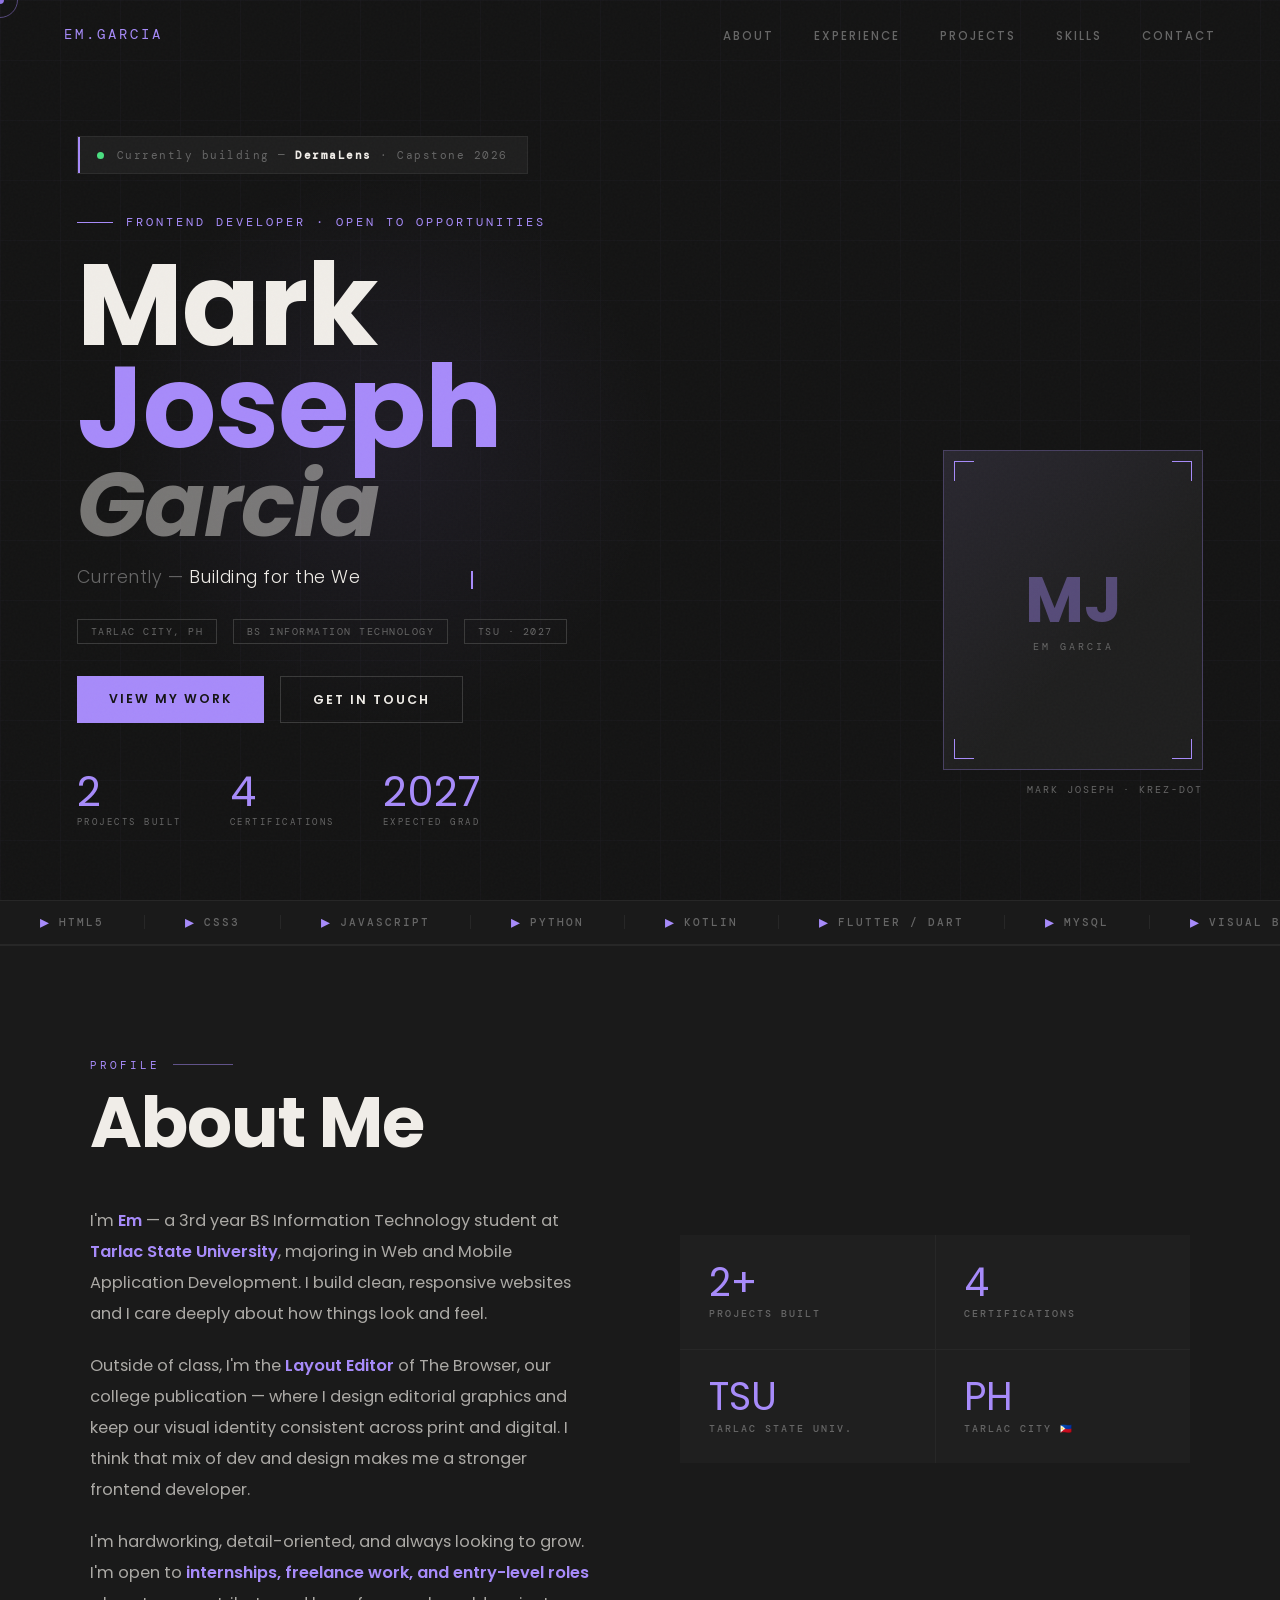
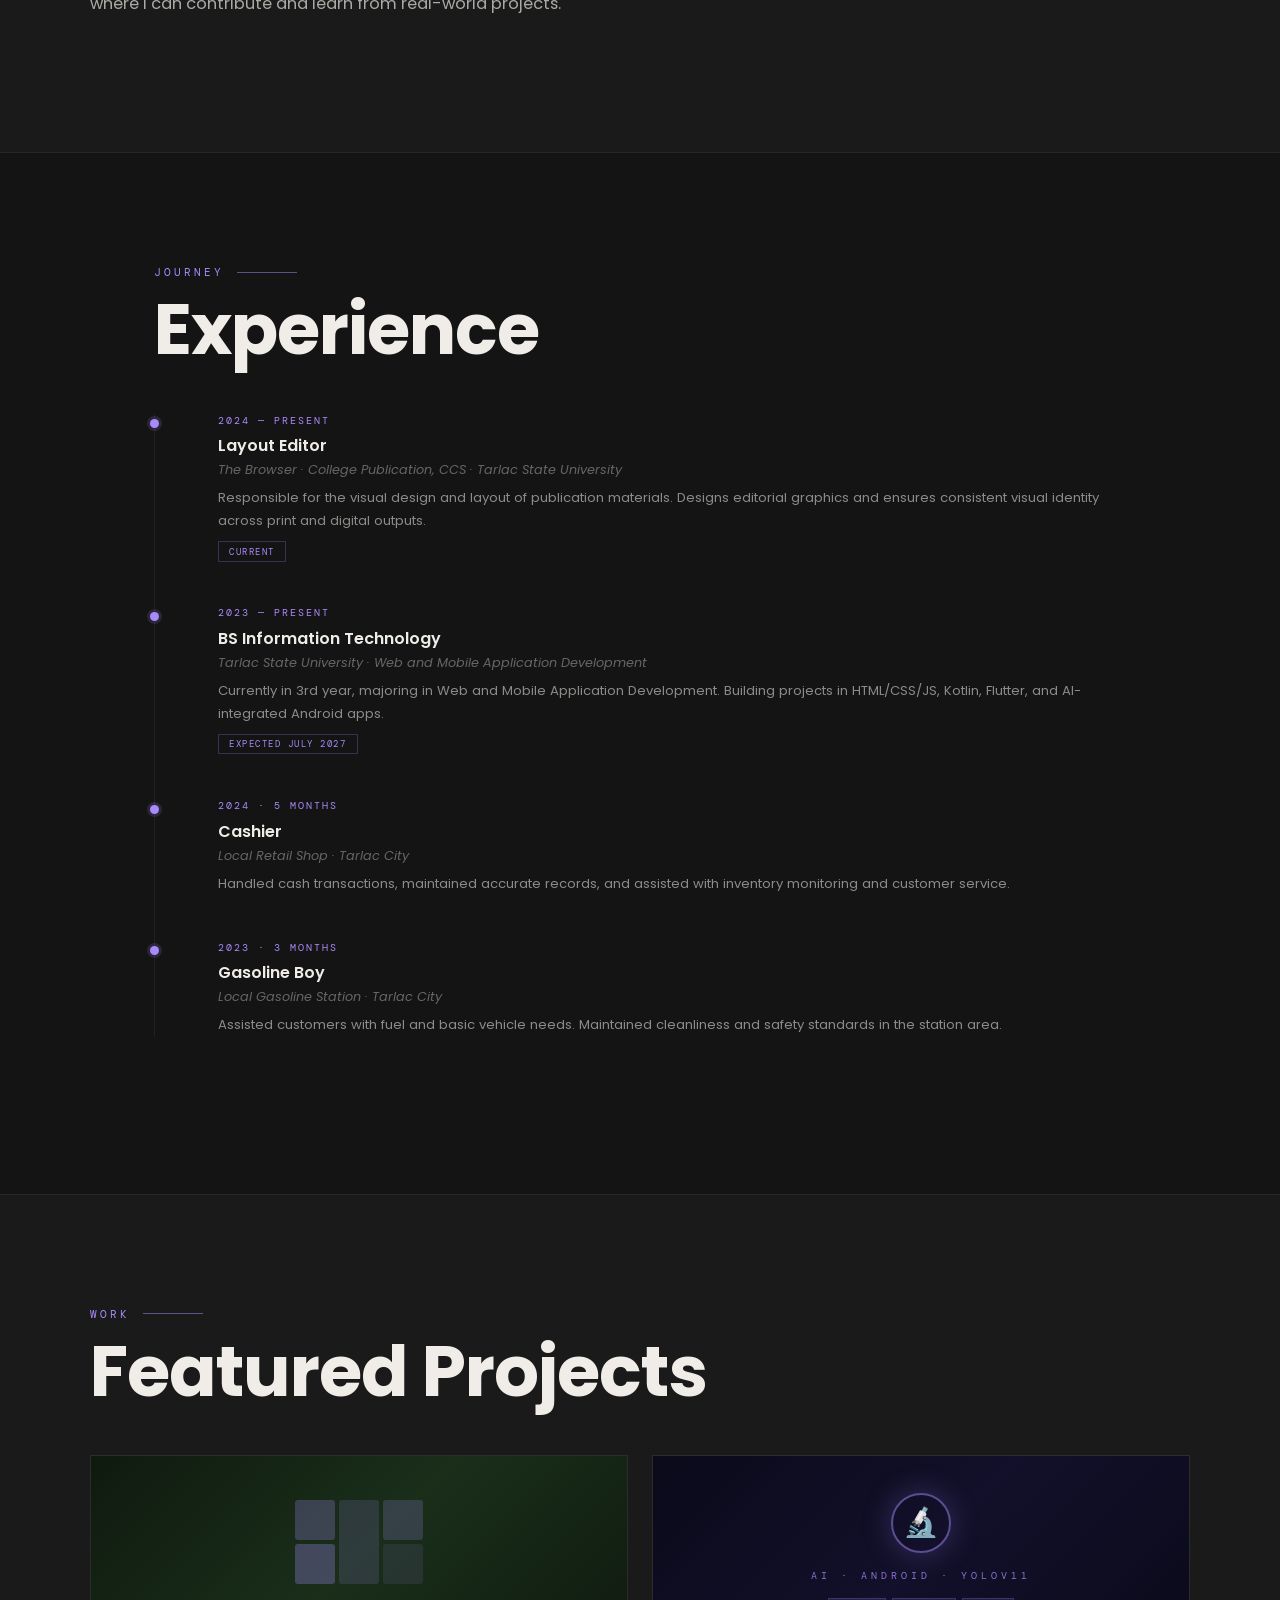
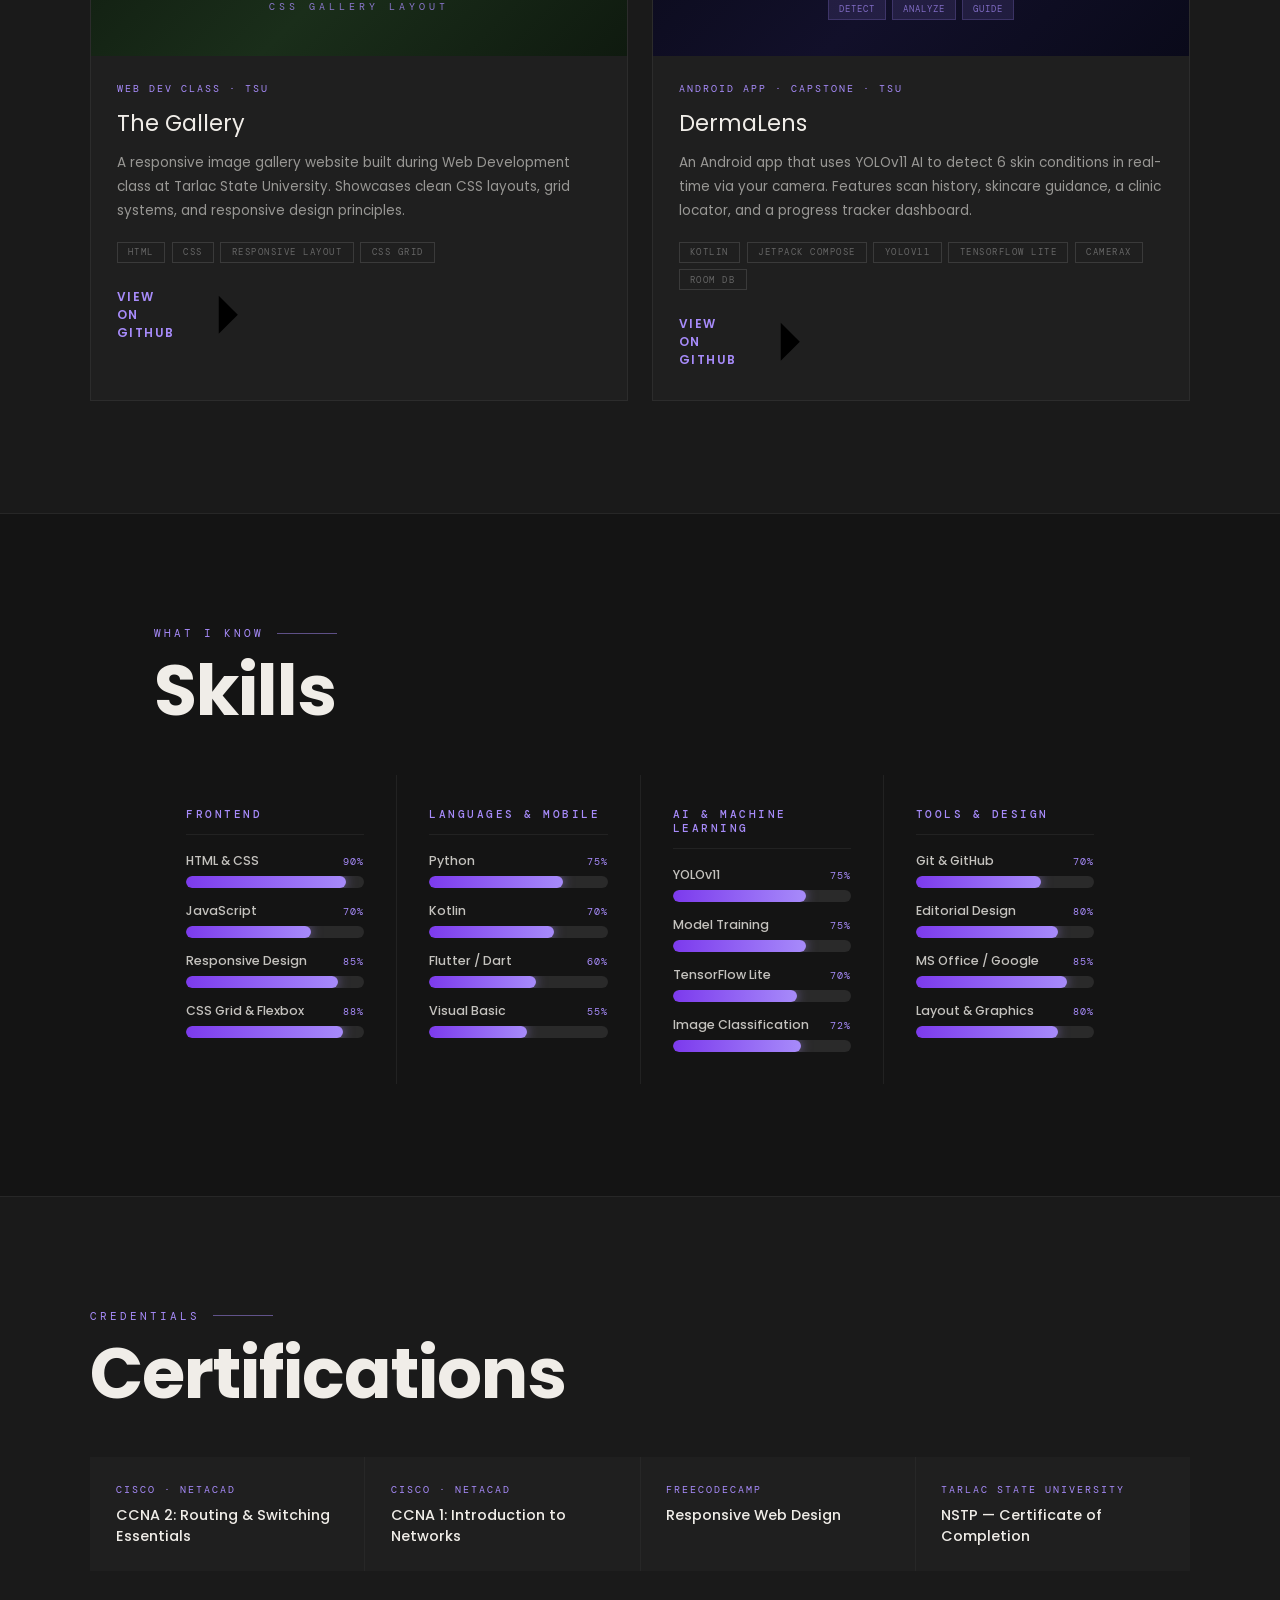
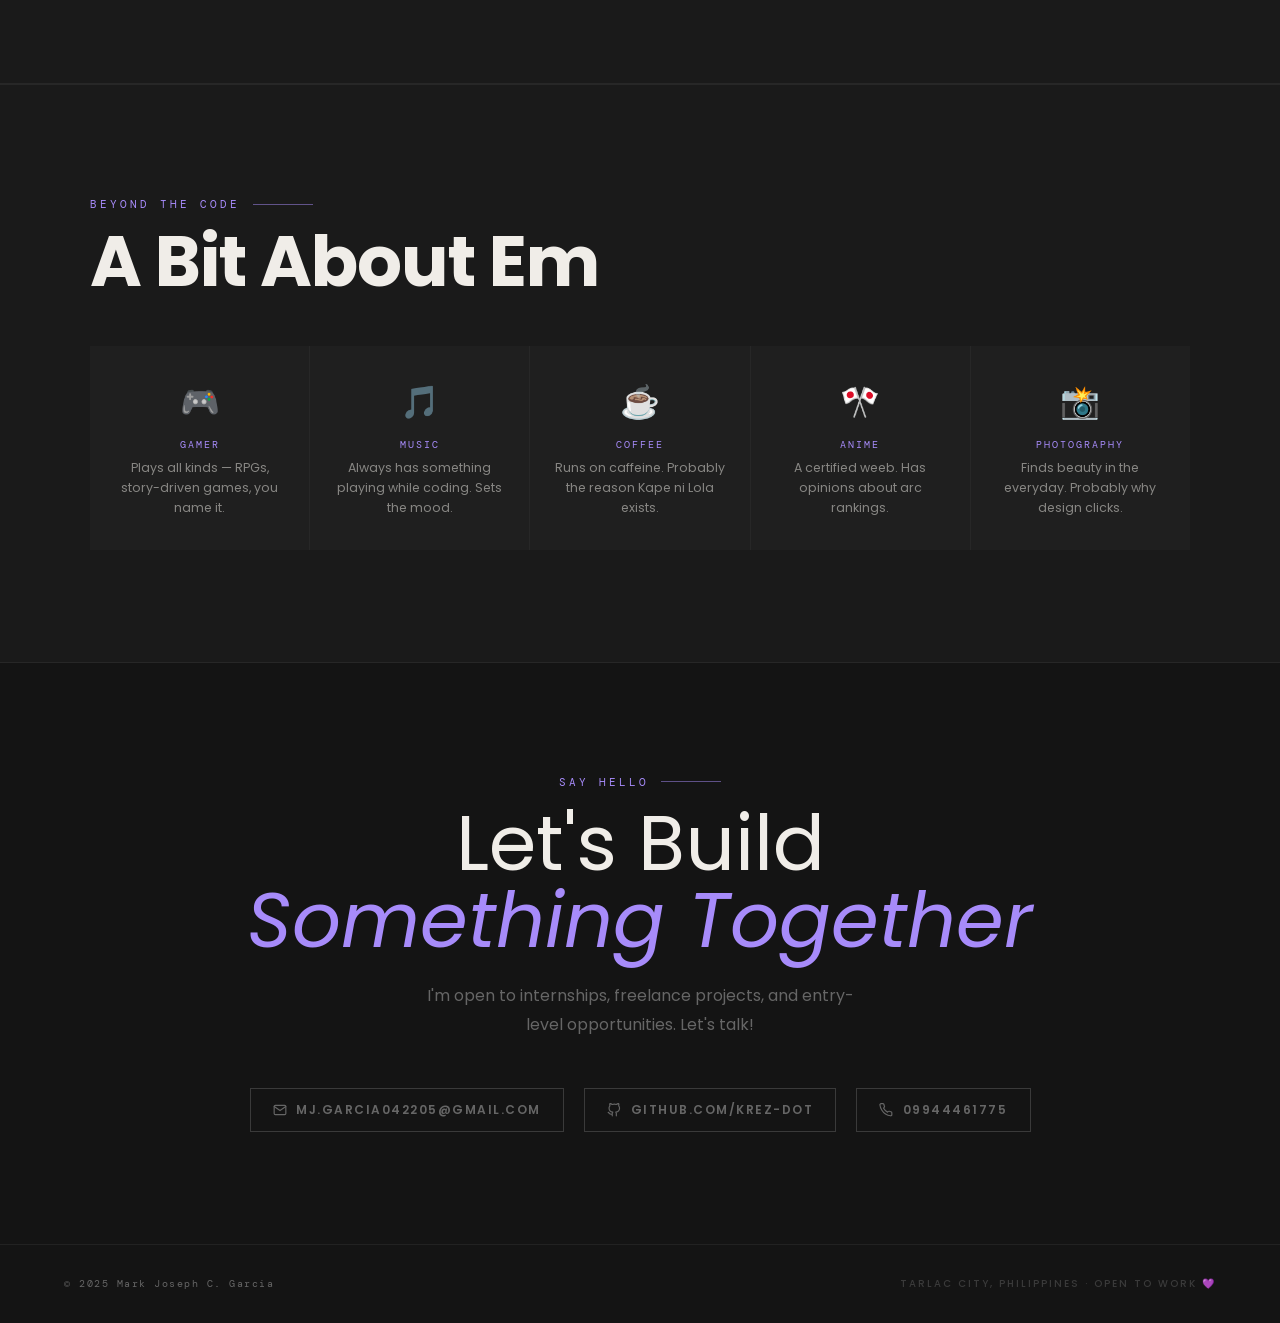
==== index.html @ 8a4435b3 "file rename" ====
<!DOCTYPE html>
<html lang="en">
<head>
  <meta charset="UTF-8"/>
  <meta name="viewport" content="width=device-width, initial-scale=1.0"/>
  <title>Em Garcia — Frontend Developer</title>
  <link rel="preconnect" href="https://fonts.googleapis.com"/>
  <link href="https://fonts.googleapis.com/css2?family=Poppins:ital,wght@0,300;0,400;0,500;0,600;0,700;1,400;1,600&family=DM+Mono:wght@400;500&display=swap" rel="stylesheet"/>
  <style>
    :root {
      --bg:       #141414;
      --bg1:      #1a1a1a;
      --bg2:      #1f1f1f;
      --bg3:      #252525;
      --mint:     #A78BFA;
      --mint2:    #8B5CF6;
      --white:    #F0EDE8;
      --muted:    #666666;
      --muted2:   #3a3a3a;
      --border:   rgba(167,139,250,0.15);
      --border2:  rgba(255,255,255,0.06);
    }

    *, *::before, *::after { box-sizing: border-box; margin: 0; padding: 0; }

    html { scroll-behavior: smooth; font-size: 16px; }

    body {
      background: var(--bg);
      color: var(--white);
      font-family: 'Poppins', sans-serif;
      font-weight: 400;
      overflow-x: hidden;
      cursor: none;
    }

    /* ── CURSOR ── */
    #cursor {
      position: fixed; width: 8px; height: 8px;
      background: var(--mint); border-radius: 50%;
      pointer-events: none; z-index: 9999;
      transform: translate(-50%,-50%);
      transition: width .15s, height .15s;
      mix-blend-mode: difference;
    }
    #cursor-ring {
      position: fixed; width: 36px; height: 36px;
      border: 1.5px solid rgba(167,139,250,0.45);
      border-radius: 50%; pointer-events: none; z-index: 9998;
      transform: translate(-50%,-50%);
      transition: transform .12s ease, width .2s, height .2s;
    }

    /* ── SCROLLBAR ── */
    ::-webkit-scrollbar { width: 3px; }
    ::-webkit-scrollbar-track { background: var(--bg); }
    ::-webkit-scrollbar-thumb { background: var(--mint); }

    /* ── NOISE ── */
    body::before {
      content: '';
      position: fixed; inset: 0;
      background-image: url("data:image/svg+xml,%3Csvg viewBox='0 0 512 512' xmlns='http://www.w3.org/2000/svg'%3E%3Cfilter id='n'%3E%3CfeTurbulence type='fractalNoise' baseFrequency='0.75' numOctaves='4' stitchTiles='stitch'/%3E%3C/filter%3E%3Crect width='100%25' height='100%25' filter='url(%23n)' opacity='1'/%3E%3C/svg%3E");
      opacity: 0.022; pointer-events: none; z-index: 1000;
    }

    /* ── NAV ── */
    nav {
      position: fixed; top: 0; left: 0; right: 0; z-index: 500;
      padding: 1.4rem 5vw;
      display: flex; justify-content: space-between; align-items: center;
      transition: background .3s, backdrop-filter .3s;
    }
    nav.scrolled {
      background: rgba(20,20,20,0.88);
      backdrop-filter: blur(20px);
      border-bottom: 1px solid var(--border2);
    }
    .nav-logo {
      font-family: 'DM Mono', monospace;
      font-size: .85rem; letter-spacing: 3px;
      text-transform: uppercase; color: var(--mint);
    }
    .nav-links { display: flex; gap: 2.5rem; list-style: none; }
    .nav-links a {
      font-family: 'Poppins', sans-serif;
      font-size: .72rem; font-weight: 500;
      letter-spacing: 2px; text-transform: uppercase;
      color: var(--muted); text-decoration: none;
      transition: color .2s;
    }
    .nav-links a:hover { color: var(--white); }

    /* ── HERO ── */
    .hero {
      min-height: 100vh;
      display: flex; align-items: center;
      padding: 8rem 0 4rem 6vw;
      position: relative; overflow: hidden;
    }
    .hero-grid-bg {
      position: absolute; inset: 0;
      background-image:
        linear-gradient(rgba(167,139,250,0.025) 1px, transparent 1px),
        linear-gradient(90deg, rgba(167,139,250,0.025) 1px, transparent 1px);
      background-size: 60px 60px;
    }
    .hero-glow {
      position: absolute; width: 600px; height: 600px;
      background: radial-gradient(circle, rgba(167,139,250,0.07) 0%, transparent 65%);
      top: 50%; left: 30%; transform: translate(-50%,-50%);
      pointer-events: none;
    }
    .hero-inner {
      position: relative; z-index: 2;
      max-width: 56vw;
    }
    /* Photo placeholder */
    .hero-photo {
      position: absolute; right: 6vw; top: 50%;
      transform: translateY(-50%);
      z-index: 2;
      opacity: 0; animation: fadeUp .8s .5s forwards;
    }
    .photo-frame {
      width: 260px; height: 320px;
      border: 1px solid rgba(167,139,250,0.3);
      position: relative; overflow: hidden;
      background: var(--bg2);
    }
    .photo-frame::before {
      content: ''; position: absolute; inset: 0;
      background: linear-gradient(135deg, rgba(167,139,250,0.08) 0%, transparent 60%);
    }
    .photo-initials {
      position: absolute; inset: 0;
      display: flex; flex-direction: column;
      align-items: center; justify-content: center; gap: .5rem;
    }
    .photo-initials span:first-child {
      font-family: 'Poppins', sans-serif; font-size: 4rem;
      font-weight: 700; color: rgba(167,139,250,0.4); line-height: 1;
    }
    .photo-initials span:last-child {
      font-family: 'DM Mono', monospace; font-size: .6rem;
      letter-spacing: 3px; text-transform: uppercase;
      color: var(--muted);
    }
    .photo-corner {
      position: absolute; width: 20px; height: 20px;
      border-color: var(--mint); border-style: solid;
    }
    .photo-corner.tl { top: 10px; left: 10px; border-width: 1px 0 0 1px; }
    .photo-corner.tr { top: 10px; right: 10px; border-width: 1px 1px 0 0; }
    .photo-corner.bl { bottom: 10px; left: 10px; border-width: 0 0 1px 1px; }
    .photo-corner.br { bottom: 10px; right: 10px; border-width: 0 1px 1px 0; }
    .photo-label {
      margin-top: .8rem; text-align: right;
      font-family: 'DM Mono', monospace; font-size: .6rem;
      letter-spacing: 2px; text-transform: uppercase; color: var(--muted);
    }
    @media (max-width: 900px) {
      .hero-photo { display: none; }
      .hero-inner { max-width: 100% !important; }
    }
    .hero-eyebrow {
      font-family: 'DM Mono', monospace;
      font-size: .75rem; color: var(--mint);
      letter-spacing: 3px; text-transform: uppercase;
      margin-bottom: 1.5rem;
      display: flex; align-items: center; gap: .8rem;
      opacity: 0; animation: fadeUp .6s .2s forwards;
    }
    .hero-eyebrow::before {
      content: ''; width: 36px; height: 1px; background: var(--mint);
    }
    .hero-name {
      font-family: 'Poppins', sans-serif;
      font-size: clamp(3.2rem, 9vw, 9rem);
      line-height: .88; letter-spacing: -1px;
      color: var(--white);
      opacity: 0; animation: fadeUp .7s .4s forwards;
    }
    .hero-name .accent { color: var(--mint); }
    .hero-name .sub {
      font-size: clamp(2.2rem, 7vw, 7rem);
      color: rgba(240,237,232,0.45);
      font-style: italic; display: block; margin-top: .1em;
    }
    .hero-role-row {
      margin-top: 1.2rem;
      opacity: 0; animation: fadeUp .7s .6s forwards;
    }
    .hero-role {
      font-family: 'Poppins', sans-serif;
      font-size: clamp(.9rem, 2vw, 1.1rem);
      font-weight: 300; color: var(--muted);
      letter-spacing: .5px;
    }
    .rotating { color: var(--white); display: inline-block; min-width: 280px; }
    .cursor-blink {
      display: inline-block; width: 2px; height: 1em;
      background: var(--mint); margin-left: 2px;
      vertical-align: text-bottom;
      animation: blink 1s step-end infinite;
    }
    @keyframes blink { 0%,100%{opacity:1} 50%{opacity:0} }

    .hero-tags {
      display: flex; gap: 1rem; flex-wrap: wrap;
      margin-top: 1.8rem;
      opacity: 0; animation: fadeUp .7s .8s forwards;
    }
    .hero-tag {
      font-family: 'DM Mono', monospace;
      font-size: .62rem; letter-spacing: 1.5px;
      text-transform: uppercase; color: var(--muted);
      border: 1px solid var(--muted2);
      padding: .32rem .8rem;
      transition: all .2s;
    }
    .hero-tag:hover { color: var(--mint); border-color: var(--mint); }

    .hero-cta {
      margin-top: 2rem; display: flex; gap: 1rem;
      opacity: 0; animation: fadeUp .7s 1s forwards;
    }
    .btn-primary {
      font-family: 'Poppins', sans-serif; font-size: .78rem;
      font-weight: 600; letter-spacing: 2px; text-transform: uppercase;
      background: var(--mint); color: var(--bg);
      border: none; padding: .85rem 2rem;
      cursor: none; text-decoration: none; display: inline-block;
      transition: all .2s; position: relative; overflow: hidden;
    }
    .btn-primary::after {
      content: ''; position: absolute; inset: 0;
      background: rgba(255,255,255,0.15);
      transform: translateX(-110%); transition: transform .3s;
    }
    .btn-primary:hover::after { transform: translateX(0); }
    .btn-ghost {
      font-family: 'Poppins', sans-serif; font-size: .78rem;
      font-weight: 600; letter-spacing: 2px; text-transform: uppercase;
      color: var(--white); border: 1px solid var(--muted2);
      padding: .85rem 2rem; cursor: none;
      text-decoration: none; display: inline-block; transition: all .2s;
    }
    .btn-ghost:hover { border-color: var(--mint); color: var(--mint); }

    .hero-stats {
      display: flex; gap: 3rem; flex-wrap: wrap;
      margin-top: 3rem;
      opacity: 0; animation: fadeUp .7s 1.1s forwards;
    }
    .stat-num {
      font-family: 'Poppins', sans-serif;
      font-size: 2.6rem; color: var(--mint); line-height: 1;
    }
    .stat-label {
      font-family: 'DM Mono', monospace;
      font-size: .58rem; letter-spacing: 2.5px;
      text-transform: uppercase; color: var(--muted); margin-top: .2rem;
    }

    /* ── MARQUEE ── */
    .marquee-section {
      border-top: 1px solid var(--border2);
      border-bottom: 1px solid var(--border2);
      background: var(--bg1); overflow: hidden; padding: .9rem 0;
    }
    .marquee-track {
      display: flex; gap: 0; width: max-content;
      animation: marqueeScroll 28s linear infinite;
    }
    .marquee-track:hover { animation-play-state: paused; }
    .marquee-item {
      display: flex; align-items: center; gap: .5rem;
      padding: 0 2.5rem;
      font-family: 'DM Mono', monospace; font-size: .68rem;
      font-weight: 500; letter-spacing: 2px; text-transform: uppercase;
      color: var(--muted); white-space: nowrap;
      border-right: 1px solid var(--border2);
    }
    .marquee-dot { color: var(--mint); font-size: 1.1rem; line-height: 0; }
    @keyframes marqueeScroll { from{transform:translateX(0)} to{transform:translateX(-50%)} }

    /* ── SECTIONS ── */
    section { padding: 7rem 5vw; }
    .section-label {
      font-family: 'DM Mono', monospace; font-size: .7rem;
      color: var(--mint); letter-spacing: 3px; text-transform: uppercase;
      display: flex; align-items: center; gap: .8rem; margin-bottom: 1rem;
    }
    .section-label::after {
      content: ''; flex: 1; max-width: 60px; height: 1px;
      background: var(--mint); opacity: .5;
    }
    .section-title {
      font-family: 'Poppins', sans-serif;
      font-size: clamp(2.6rem, 5.5vw, 4.5rem);
      letter-spacing: -1px; line-height: 1; margin-bottom: 3rem;
    }

    /* ── REVEAL ── */
    .reveal { opacity: 0; transform: translateY(30px); transition: opacity .7s ease, transform .7s ease; }
    .reveal.visible { opacity: 1; transform: translateY(0); }

    /* ── ABOUT ── */
    #about { background: var(--bg1); border-top: 1px solid var(--border2); border-bottom: 1px solid var(--border2); }
    .about-grid {
      max-width: 1100px; margin: 0 auto;
      display: grid; grid-template-columns: 1fr 1fr; gap: 5rem; align-items: center;
    }
    .about-text p {
      font-size: 1.02rem; line-height: 1.9;
      color: rgba(240,237,232,0.68); margin-bottom: 1.3rem;
    }
    .about-text p strong { color: var(--mint); font-weight: 600; }
    .about-facts {
      display: grid; grid-template-columns: 1fr 1fr;
      gap: 1px; background: var(--border2);
    }
    .about-fact {
      background: var(--bg2); padding: 1.8rem;
      position: relative; overflow: hidden;
    }
    .about-fact::before {
      content: ''; position: absolute; top: 0; left: 0;
      width: 3px; height: 100%;
      background: var(--mint); opacity: 0; transition: opacity .3s;
    }
    .about-fact:hover::before { opacity: 1; }
    .fact-num {
      font-family: 'Poppins', sans-serif;
      font-size: 2.4rem; color: var(--mint); line-height: 1;
    }
    .fact-label {
      font-family: 'DM Mono', monospace; font-size: .6rem;
      font-weight: 500; letter-spacing: 2px; text-transform: uppercase;
      color: var(--muted); margin-top: .3rem;
    }

    /* ── PROJECTS ── */
    #projects { background: var(--bg1); border-top: 1px solid var(--border2); border-bottom: 1px solid var(--border2); }
    .projects-inner { max-width: 1100px; margin: 0 auto; }
    .projects-grid { display: grid; grid-template-columns: 1fr 1fr; gap: 1.5rem; }
    .project-card {
      background: var(--bg2); border: 1px solid var(--border2);
      overflow: hidden; position: relative;
      transition: border-color .3s, transform .3s; cursor: none;
    }
    .project-card:hover { border-color: var(--mint); transform: translateY(-4px); }
    .project-card:hover .proj-cover { transform: scale(1.04); }
    .proj-cover-wrap { height: 200px; overflow: hidden; position: relative; }
    .proj-cover { width: 100%; height: 100%; transition: transform .5s ease; }

    /* Weather cover */
    .proj-cover.weather {
      background: linear-gradient(135deg, #0a1628 0%, #0d2244 50%, #0a1628 100%);
      display: flex; align-items: center; justify-content: center;
    }
    /* Gallery cover */
    .proj-cover.gallery {
      background: linear-gradient(135deg, #0f1a0f 0%, #1a2e1a 50%, #0f1a0f 100%);
      display: flex; align-items: center; justify-content: center;
    }

    .proj-body { padding: 1.6rem; }
    .proj-type {
      font-family: 'DM Mono', monospace; font-size: .62rem;
      letter-spacing: 2px; text-transform: uppercase;
      color: var(--mint); margin-bottom: .7rem;
    }
    .proj-title {
      font-family: 'Poppins', sans-serif;
      font-size: 1.4rem; color: var(--white); margin-bottom: .7rem;
    }
    .proj-desc {
      font-size: .85rem; line-height: 1.75;
      color: rgba(240,237,232,0.58); margin-bottom: 1.2rem;
    }
    .proj-tags { display: flex; flex-wrap: wrap; gap: .4rem; margin-bottom: 1.2rem; }
    .proj-tag {
      font-family: 'DM Mono', monospace; font-size: .58rem;
      letter-spacing: 1.5px; text-transform: uppercase;
      color: var(--muted); border: 1px solid var(--muted2);
      padding: .22rem .65rem;
    }
    .proj-link {
      display: inline-flex; align-items: center; gap: .5rem;
      font-family: 'Poppins', sans-serif; font-size: .75rem;
      font-weight: 600; letter-spacing: 1.5px; text-transform: uppercase;
      color: var(--mint); text-decoration: none;
      transition: gap .2s;
    }
    .proj-link:hover { gap: .8rem; }

    /* ── SKILLS ── */
    #skills { max-width: 1100px; margin: 0 auto; padding: 7rem 5vw; }
    .skills-grid {
      display: grid; grid-template-columns: repeat(4,1fr);
      gap: 1px; background: var(--border2);
    }
    .skill-group { background: var(--bg); padding: 2rem; }
    .skill-group-title {
      font-family: 'DM Mono', monospace; font-size: .68rem;
      font-weight: 500; letter-spacing: 2.5px; text-transform: uppercase;
      color: var(--mint); margin-bottom: 1.1rem;
      padding-bottom: .8rem; border-bottom: 1px solid var(--border2);
    }
    .skill-tags { display: flex; flex-wrap: wrap; gap: .45rem; }
    .skill-tag {
      font-size: .72rem; font-weight: 400;
      color: rgba(240,237,232,0.6);
      background: var(--bg2); border: 1px solid var(--border2);
      padding: .32rem .72rem; transition: all .2s;
    }
    .skill-tag:hover {
      color: var(--white); border-color: rgba(167,139,250,0.3);
      background: rgba(167,139,250,0.06);
    }

    /* ── CERTS ── */
    #certs { background: var(--bg1); border-top: 1px solid var(--border2); border-bottom: 1px solid var(--border2); }
    .certs-inner { max-width: 1100px; margin: 0 auto; }
    .certs-grid { display: grid; grid-template-columns: repeat(auto-fit, minmax(200px,1fr)); gap: 1px; background: var(--border2); }
    .cert-card {
      background: var(--bg2); padding: 1.6rem;
      transition: background .2s; position: relative; overflow: hidden;
    }
    .cert-card::after {
      content: ''; position: absolute; bottom: 0; left: 0; right: 0;
      height: 2px; background: var(--mint);
      transform: scaleX(0); transition: transform .3s;
    }
    .cert-card:hover::after { transform: scaleX(1); }
    .cert-card:hover { background: var(--bg3); }
    .cert-issuer {
      font-family: 'DM Mono', monospace; font-size: .62rem;
      color: var(--mint); letter-spacing: 2px; margin-bottom: .6rem; text-transform: uppercase;
    }
    .cert-name { font-family: 'Poppins', sans-serif; font-size: .9rem; font-weight: 500; color: var(--white); line-height: 1.4; }

    /* ── CONTACT ── */
    #contact { max-width: 1100px; margin: 0 auto; padding: 7rem 5vw; text-align: center; }
    .contact-big {
      font-family: 'Poppins', sans-serif;
      font-size: clamp(2.2rem, 6vw, 5.5rem);
      color: var(--white); line-height: 1; margin-bottom: 1.5rem;
    }
    .contact-big span { color: var(--mint); font-style: italic; }
    .contact-sub {
      font-size: 1rem; color: var(--muted);
      max-width: 440px; margin: 0 auto 3rem; line-height: 1.8;
    }
    .contact-links { display: flex; gap: 1.2rem; justify-content: center; flex-wrap: wrap; }
    .contact-link {
      display: flex; align-items: center; gap: .6rem;
      font-family: 'Poppins', sans-serif; font-size: .75rem;
      font-weight: 600; letter-spacing: 1.5px; text-transform: uppercase;
      color: var(--muted); text-decoration: none;
      border: 1px solid var(--muted2); padding: .75rem 1.4rem;
      transition: all .25s;
    }
    .contact-link:hover { color: var(--mint); border-color: var(--mint); }
    .contact-link svg { width: 14px; height: 14px; stroke: currentColor; fill: none; stroke-width: 2; stroke-linecap: round; stroke-linejoin: round; }

    /* ── FOOTER ── */
    footer {
      border-top: 1px solid var(--border2); padding: 2rem 5vw;
      display: flex; justify-content: space-between; align-items: center;
    }
    .footer-copy { font-family: 'DM Mono', monospace; font-size: .62rem; color: var(--muted); letter-spacing: 1.5px; }
    .footer-mark { font-family: 'Poppins', sans-serif; font-size: .62rem; font-weight: 500; letter-spacing: 2px; text-transform: uppercase; color: var(--muted2); }


    /* ── TIMELINE ── */
    #experience { max-width: 1100px; margin: 0 auto; padding: 7rem 5vw; }
    .timeline { position: relative; padding-left: 2rem; }
    .timeline::before {
      content: ''; position: absolute; left: 0; top: 0; bottom: 0;
      width: 1px; background: var(--border2);
    }
    .timeline-item {
      position: relative; margin-bottom: 2.8rem; padding-left: 2rem;
    }
    .timeline-item::before {
      content: ''; position: absolute; left: -2rem;
      top: .35rem; width: 9px; height: 9px;
      background: var(--mint); border-radius: 50%;
      box-shadow: 0 0 0 3px rgba(167,139,250,0.15);
      transform: translateX(-4px);
    }
    .timeline-date {
      font-family: 'DM Mono', monospace; font-size: .62rem;
      letter-spacing: 2px; text-transform: uppercase;
      color: var(--mint); margin-bottom: .4rem;
    }
    .timeline-title {
      font-family: 'Poppins', sans-serif; font-size: 1rem;
      font-weight: 600; color: var(--white); margin-bottom: .2rem;
    }
    .timeline-sub {
      font-size: .8rem; color: var(--muted); margin-bottom: .5rem;
      font-style: italic;
    }
    .timeline-desc {
      font-size: .82rem; line-height: 1.75;
      color: rgba(240,237,232,0.55);
    }
    .timeline-badge {
      display: inline-block; margin-top: .5rem;
      font-family: 'DM Mono', monospace; font-size: .58rem;
      letter-spacing: 1.5px; text-transform: uppercase;
      color: var(--mint); border: 1px solid rgba(167,139,250,0.25);
      padding: .2rem .65rem;
    }

    /* ── CURRENTLY BUILDING ── */
    .status-widget {
      display: inline-flex; align-items: center; gap: .8rem;
      background: var(--bg2); border: 1px solid var(--border2);
      padding: .7rem 1.2rem; margin-bottom: 2.5rem;
      position: relative; overflow: hidden;
    }
    .status-widget::before {
      content: ''; position: absolute; left: 0; top: 0; bottom: 0;
      width: 2px; background: var(--mint);
    }
    .status-dot {
      width: 7px; height: 7px; background: #4ade80;
      border-radius: 50%; flex-shrink: 0;
      animation: pulse-dot 2s ease-in-out infinite;
    }
    @keyframes pulse-dot {
      0%,100% { box-shadow: 0 0 0 0 rgba(74,222,128,0.4); }
      50% { box-shadow: 0 0 0 5px rgba(74,222,128,0); }
    }
    .status-text {
      font-family: 'DM Mono', monospace; font-size: .68rem;
      letter-spacing: 1.5px; color: var(--muted);
    }
    .status-text strong { color: var(--white); }

    /* ── FUN FACTS ── */
    #fun { background: var(--bg1); border-top: 1px solid var(--border2); border-bottom: 1px solid var(--border2); }
    .fun-inner { max-width: 1100px; margin: 0 auto; }
    .fun-grid {
      display: grid; grid-template-columns: repeat(5, 1fr);
      gap: 1px; background: var(--border2);
    }
    .fun-card {
      background: var(--bg2); padding: 2rem 1.5rem;
      text-align: center; transition: background .25s;
      position: relative; overflow: hidden;
    }
    .fun-card:hover { background: var(--bg3); }
    .fun-card::after {
      content: ''; position: absolute; bottom: 0; left: 0; right: 0;
      height: 2px; background: var(--mint);
      transform: scaleX(0); transition: transform .3s;
    }
    .fun-card:hover::after { transform: scaleX(1); }
    .fun-emoji { font-size: 2rem; margin-bottom: .8rem; display: block; }
    .fun-label {
      font-family: 'DM Mono', monospace; font-size: .62rem;
      letter-spacing: 2px; text-transform: uppercase;
      color: var(--mint); margin-bottom: .4rem;
    }
    .fun-desc {
      font-size: .78rem; line-height: 1.6;
      color: rgba(240,237,232,0.5);
    }

    /* ── BACK TO TOP ── */
    #back-top {
      position: fixed; bottom: 2rem; right: 2rem; z-index: 400;
      width: 42px; height: 42px;
      background: var(--bg2); border: 1px solid var(--border2);
      display: flex; align-items: center; justify-content: center;
      cursor: none; opacity: 0; pointer-events: none;
      transition: opacity .3s, border-color .2s, transform .2s;
    }
    #back-top.visible { opacity: 1; pointer-events: all; }
    #back-top:hover { border-color: var(--mint); transform: translateY(-3px); }
    #back-top svg { width: 14px; height: 14px; stroke: var(--mint); fill: none; stroke-width: 2; stroke-linecap: round; stroke-linejoin: round; }

    @media (max-width: 600px) {
      .fun-grid { grid-template-columns: repeat(2, 1fr); }
      .fun-card:last-child { grid-column: span 2; }
    }


    /* ── SKILL BARS ── */
    .skill-tags { display: flex; flex-direction: column; gap: .9rem; }
    .skill-bar-item { display: flex; flex-direction: column; gap: .35rem; }
    .skill-bar-header {
      display: flex; justify-content: space-between; align-items: center;
    }
    .skill-bar-name {
      font-size: .78rem; font-weight: 500; color: rgba(240,237,232,0.8);
    }
    .skill-bar-pct {
      font-family: 'DM Mono', monospace; font-size: .62rem;
      color: var(--mint); letter-spacing: 1px;
    }
    .skill-bar-track {
      height: 12px;
      background: #2a2a2a;
      border-radius: 6px;
      overflow: hidden;
    }
    .skill-bar-fill {
      height: 100%;
      background: linear-gradient(90deg, #7C3AED 0%, #A78BFA 100%);
      width: var(--pct); transition: width 1.4s cubic-bezier(.4,0,.2,1);
      border-radius: 6px;
      box-shadow: 0 0 12px rgba(167,139,250,0.6);
    }
    .skill-bar-fill.animated { width: var(--pct); }

    /* ── ANIMATIONS ── */
    @keyframes fadeUp { from{opacity:0;transform:translateY(24px)} to{opacity:1;transform:translateY(0)} }
    @keyframes fadeIn  { from{opacity:0} to{opacity:1} }

    /* ── RESPONSIVE ── */
    @media (max-width: 900px) {
      .about-grid { grid-template-columns: 1fr; gap: 3rem; }
      .projects-grid { grid-template-columns: 1fr; }
      .skills-grid { grid-template-columns: 1fr 1fr; }
      
      .hero-inner { max-width: 100% !important; }
      .nav-links { display: none; }
      .hero { padding: 7rem 5vw 4rem; }
      section { padding: 5rem 5vw; }
    }
    @media (max-width: 600px) {
      .skills-grid { grid-template-columns: 1fr; }
      .hero-stats { gap: 1.5rem; }
      .hero-name { font-size: clamp(2.8rem, 14vw, 5rem); }
      .section-title { font-size: clamp(2rem, 10vw, 3rem); }
      .hero-cta { flex-direction: column; }
      .btn-primary, .btn-ghost { text-align: center; }
      .contact-links { flex-direction: column; align-items: center; }
      footer { flex-direction: column; gap: .8rem; text-align: center; }
      .about-facts { grid-template-columns: 1fr 1fr; }
      .certs-grid { grid-template-columns: 1fr; }
      .hero-tags { gap: .5rem; }
      .marquee-item { padding: 0 1.5rem; }
    }
  </style>
</head>
<body>

<div id="cursor"></div>
<div id="cursor-ring"></div>

<!-- NAV -->
<nav id="nav">
  <div class="nav-logo">em.garcia</div>
  <ul class="nav-links">
    <li><a href="#about">About</a></li>
    <li><a href="#experience">Experience</a></li>
    <li><a href="#projects">Projects</a></li>
    <li><a href="#skills">Skills</a></li>
    <li><a href="#contact">Contact</a></li>
  </ul>
</nav>

<!-- HERO -->
<section class="hero" id="home">
  <div class="hero-grid-bg"></div>
  <div class="hero-glow"></div>
  <div class="hero-inner">
    <div class="status-widget reveal">
      <span class="status-dot"></span>
      <span class="status-text">Currently building — <strong>DermaLens</strong> · Capstone 2026</span>
    </div>
    <div class="hero-eyebrow">Frontend Developer · Open to Opportunities</div>
    <h1 class="hero-name">
      Mark<br>
      <span class="accent">Joseph</span><br>
      <span class="sub">Garcia</span>
    </h1>
    <div class="hero-role-row">
      <div class="hero-role">
        Currently — <span class="rotating" id="rotating-role">Building for the Web</span><span class="cursor-blink"></span>
      </div>
    </div>
    <div class="hero-tags">
      <span class="hero-tag">Tarlac City, PH</span>
      <span class="hero-tag">BS Information Technology</span>
      <span class="hero-tag">TSU · 2027</span>
    </div>
    <div class="hero-cta">
      <a href="#projects" class="btn-primary">View My Work</a>
      <a href="#contact" class="btn-ghost">Get in Touch</a>
    </div>
    <div class="hero-stats">
      <div>
        <div class="stat-num">2</div>
        <div class="stat-label">Projects Built</div>
      </div>
      <div>
        <div class="stat-num">4</div>
        <div class="stat-label">Certifications</div>
      </div>
      <div>
        <div class="stat-num">2027</div>
        <div class="stat-label">Expected Grad</div>
      </div>
    </div>
  </div>
  <!-- PHOTO — swap src when you have a JPG -->
  <div class="hero-photo">
    <div class="photo-frame">
      <div class="photo-initials">
        <span>MJ</span>
        <span>Em Garcia</span>
      </div>
      <div class="photo-corner tl"></div>
      <div class="photo-corner tr"></div>
      <div class="photo-corner bl"></div>
      <div class="photo-corner br"></div>
    </div>
    <div class="photo-label">Mark Joseph · krez-dot</div>
  </div>
</section>

<!-- MARQUEE -->
<div class="marquee-section">
  <div class="marquee-track">
    <div class="marquee-item"><span class="marquee-dot">▸</span>HTML5</div>
    <div class="marquee-item"><span class="marquee-dot">▸</span>CSS3</div>
    <div class="marquee-item"><span class="marquee-dot">▸</span>JavaScript</div>
    <div class="marquee-item"><span class="marquee-dot">▸</span>Python</div>
    <div class="marquee-item"><span class="marquee-dot">▸</span>Kotlin</div>
    <div class="marquee-item"><span class="marquee-dot">▸</span>Flutter / Dart</div>
    <div class="marquee-item"><span class="marquee-dot">▸</span>MySQL</div>
    <div class="marquee-item"><span class="marquee-dot">▸</span>Visual Basic</div>
    <div class="marquee-item"><span class="marquee-dot">▸</span>Responsive Design</div>
    <div class="marquee-item"><span class="marquee-dot">▸</span>Layout & Editorial</div>
    <div class="marquee-item"><span class="marquee-dot">▸</span>CCNA Certified</div>
    <div class="marquee-item"><span class="marquee-dot">▸</span>HTML5</div>
    <div class="marquee-item"><span class="marquee-dot">▸</span>CSS3</div>
    <div class="marquee-item"><span class="marquee-dot">▸</span>JavaScript</div>
    <div class="marquee-item"><span class="marquee-dot">▸</span>Python</div>
    <div class="marquee-item"><span class="marquee-dot">▸</span>Kotlin</div>
    <div class="marquee-item"><span class="marquee-dot">▸</span>Flutter / Dart</div>
    <div class="marquee-item"><span class="marquee-dot">▸</span>MySQL</div>
    <div class="marquee-item"><span class="marquee-dot">▸</span>Visual Basic</div>
    <div class="marquee-item"><span class="marquee-dot">▸</span>Responsive Design</div>
    <div class="marquee-item"><span class="marquee-dot">▸</span>Layout & Editorial</div>
    <div class="marquee-item"><span class="marquee-dot">▸</span>CCNA Certified</div>
  </div>
</div>

<!-- ABOUT -->
<section id="about">
  <div class="about-grid reveal">
    <div class="about-text">
      <div class="section-label">Profile</div>
      <h2 class="section-title">About Me</h2>
      <p>
        I'm <strong>Em</strong> — a 3rd year BS Information Technology student at
        <strong>Tarlac State University</strong>, majoring in Web and Mobile Application Development.
        I build clean, responsive websites and I care deeply about how things look and feel.
      </p>
      <p>
        Outside of class, I'm the <strong>Layout Editor</strong> of The Browser, our college publication —
        where I design editorial graphics and keep our visual identity consistent across print and digital.
        I think that mix of dev and design makes me a stronger frontend developer.
      </p>
      <p>
        I'm hardworking, detail-oriented, and always looking to grow. I'm open to
        <strong>internships, freelance work, and entry-level roles</strong> where I can
        contribute and learn from real-world projects.
      </p>
    </div>
    <div class="about-facts">
      <div class="about-fact">
        <div class="fact-num">2+</div>
        <div class="fact-label">Projects Built</div>
      </div>
      <div class="about-fact">
        <div class="fact-num">4</div>
        <div class="fact-label">Certifications</div>
      </div>
      <div class="about-fact">
        <div class="fact-num">TSU</div>
        <div class="fact-label">Tarlac State Univ.</div>
      </div>
      <div class="about-fact">
        <div class="fact-num">PH</div>
        <div class="fact-label">Tarlac City 🇵🇭</div>
      </div>
    </div>
  </div>
</section>


<!-- EXPERIENCE TIMELINE -->
<section id="experience">
  <div class="section-label reveal">Journey</div>
  <h2 class="section-title reveal">Experience</h2>
  <div class="timeline reveal">

    <div class="timeline-item">
      <div class="timeline-date">2024 — Present</div>
      <div class="timeline-title">Layout Editor</div>
      <div class="timeline-sub">The Browser · College Publication, CCS · Tarlac State University</div>
      <div class="timeline-desc">Responsible for the visual design and layout of publication materials. Designs editorial graphics and ensures consistent visual identity across print and digital outputs.</div>
      <span class="timeline-badge">Current</span>
    </div>

    <div class="timeline-item">
      <div class="timeline-date">2023 — Present</div>
      <div class="timeline-title">BS Information Technology</div>
      <div class="timeline-sub">Tarlac State University · Web and Mobile Application Development</div>
      <div class="timeline-desc">Currently in 3rd year, majoring in Web and Mobile Application Development. Building projects in HTML/CSS/JS, Kotlin, Flutter, and AI-integrated Android apps.</div>
      <span class="timeline-badge">Expected July 2027</span>
    </div>

    <div class="timeline-item">
      <div class="timeline-date">2024 · 5 months</div>
      <div class="timeline-title">Cashier</div>
      <div class="timeline-sub">Local Retail Shop · Tarlac City</div>
      <div class="timeline-desc">Handled cash transactions, maintained accurate records, and assisted with inventory monitoring and customer service.</div>
    </div>

    <div class="timeline-item">
      <div class="timeline-date">2023 · 3 months</div>
      <div class="timeline-title">Gasoline Boy</div>
      <div class="timeline-sub">Local Gasoline Station · Tarlac City</div>
      <div class="timeline-desc">Assisted customers with fuel and basic vehicle needs. Maintained cleanliness and safety standards in the station area.</div>
    </div>

  </div>
</section>

<!-- PROJECTS -->
<section id="projects">
  <div class="projects-inner">
    <div class="section-label reveal">Work</div>
    <h2 class="section-title reveal">Featured Projects</h2>
    <div class="projects-grid">

      <!-- The Gallery -->
      <div class="project-card reveal">
        <div class="proj-cover-wrap">
          <div class="proj-cover gallery">
            <div style="position:relative;z-index:1;display:flex;flex-direction:column;align-items:center;gap:1rem;">
              <div style="display:grid;grid-template-columns:repeat(3,40px);grid-template-rows:repeat(2,40px);gap:4px;">
                <div style="background:rgba(167,139,250,0.25);border-radius:3px;"></div>
                <div style="background:rgba(167,139,250,0.15);border-radius:3px;grid-row:span 2;"></div>
                <div style="background:rgba(167,139,250,0.2);border-radius:3px;"></div>
                <div style="background:rgba(167,139,250,0.3);border-radius:3px;"></div>
                <div style="background:rgba(167,139,250,0.1);border-radius:3px;"></div>
              </div>
              <div style="font-family:'DM Mono',monospace;font-size:.65rem;letter-spacing:4px;color:rgba(167,139,250,0.8);text-transform:uppercase;">CSS Gallery Layout</div>
            </div>
          </div>
        </div>
        <div class="proj-body">
          <div class="proj-type">Web Dev Class · TSU</div>
          <div class="proj-title">The Gallery</div>
          <div class="proj-desc">A responsive image gallery website built during Web Development class at Tarlac State University. Showcases clean CSS layouts, grid systems, and responsive design principles.</div>
          <div class="proj-tags">
            <span class="proj-tag">HTML</span>
            <span class="proj-tag">CSS</span>
            <span class="proj-tag">Responsive Layout</span>
            <span class="proj-tag">CSS Grid</span>
          </div>
          <a href="https://github.com/krez-dot/the-gallery-website-final" target="_blank" class="proj-link">
            View on GitHub
            <svg viewBox="0 0 24 24"><line x1="5" y1="12" x2="19" y2="12"/><polyline points="12 5 19 12 12 19"/></svg>
          </a>
        </div>
      </div>

      <!-- DermaLens -->
      <div class="project-card reveal">
        <div class="proj-cover-wrap">
          <div class="proj-cover" style="background:linear-gradient(135deg,#0a0a1a 0%,#12102a 50%,#0a0a1a 100%);display:flex;align-items:center;justify-content:center;">
            <div style="position:relative;z-index:1;display:flex;flex-direction:column;align-items:center;gap:1rem;">
              <div style="width:60px;height:60px;border-radius:50%;border:2px solid rgba(167,139,250,0.5);display:flex;align-items:center;justify-content:center;font-size:1.8rem;box-shadow:0 0 30px rgba(167,139,250,0.25);">🔬</div>
              <div style="font-family:'DM Mono',monospace;font-size:.65rem;letter-spacing:4px;color:rgba(167,139,250,0.8);text-transform:uppercase;">AI · Android · YOLOv11</div>
              <div style="display:flex;gap:6px;">
                <div style="padding:4px 10px;background:rgba(167,139,250,0.12);border:1px solid rgba(167,139,250,0.2);font-family:'DM Mono',monospace;font-size:.55rem;color:rgba(167,139,250,0.7);letter-spacing:1px;">DETECT</div>
                <div style="padding:4px 10px;background:rgba(167,139,250,0.12);border:1px solid rgba(167,139,250,0.2);font-family:'DM Mono',monospace;font-size:.55rem;color:rgba(167,139,250,0.7);letter-spacing:1px;">ANALYZE</div>
                <div style="padding:4px 10px;background:rgba(167,139,250,0.12);border:1px solid rgba(167,139,250,0.2);font-family:'DM Mono',monospace;font-size:.55rem;color:rgba(167,139,250,0.7);letter-spacing:1px;">GUIDE</div>
              </div>
            </div>
          </div>
        </div>
        <div class="proj-body">
          <div class="proj-type">Android App · Capstone · TSU</div>
          <div class="proj-title">DermaLens</div>
          <div class="proj-desc">An Android app that uses YOLOv11 AI to detect 6 skin conditions in real-time via your camera. Features scan history, skincare guidance, a clinic locator, and a progress tracker dashboard.</div>
          <div class="proj-tags">
            <span class="proj-tag">Kotlin</span>
            <span class="proj-tag">Jetpack Compose</span>
            <span class="proj-tag">YOLOv11</span>
            <span class="proj-tag">TensorFlow Lite</span>
            <span class="proj-tag">CameraX</span>
            <span class="proj-tag">Room DB</span>
          </div>
          <a href="https://github.com/krez-dot/DermaLens" target="_blank" class="proj-link">
            View on GitHub
            <svg viewBox="0 0 24 24"><line x1="5" y1="12" x2="19" y2="12"/><polyline points="12 5 19 12 12 19"/></svg>
          </a>
        </div>
      </div>

    </div>
  </div>
</section>

<!-- SKILLS -->
<section id="skills">
  <div class="section-label reveal">What I Know</div>
  <h2 class="section-title reveal">Skills</h2>
  <div class="skills-grid reveal" id="skills-grid">
    <div class="skill-group">
      <div class="skill-group-title">Frontend</div>
      <div class="skill-tags">
        <div class="skill-bar-item"><div class="skill-bar-header"><span class="skill-bar-name">HTML & CSS</span><span class="skill-bar-pct">90%</span></div><div class="skill-bar-track"><div class="skill-bar-fill" style="--pct:90%"></div></div></div>
        <div class="skill-bar-item"><div class="skill-bar-header"><span class="skill-bar-name">JavaScript</span><span class="skill-bar-pct">70%</span></div><div class="skill-bar-track"><div class="skill-bar-fill" style="--pct:70%"></div></div></div>
        <div class="skill-bar-item"><div class="skill-bar-header"><span class="skill-bar-name">Responsive Design</span><span class="skill-bar-pct">85%</span></div><div class="skill-bar-track"><div class="skill-bar-fill" style="--pct:85%"></div></div></div>
        <div class="skill-bar-item"><div class="skill-bar-header"><span class="skill-bar-name">CSS Grid & Flexbox</span><span class="skill-bar-pct">88%</span></div><div class="skill-bar-track"><div class="skill-bar-fill" style="--pct:88%"></div></div></div>
      </div>
    </div>
    <div class="skill-group">
      <div class="skill-group-title">Languages & Mobile</div>
      <div class="skill-tags">
        <div class="skill-bar-item"><div class="skill-bar-header"><span class="skill-bar-name">Python</span><span class="skill-bar-pct">75%</span></div><div class="skill-bar-track"><div class="skill-bar-fill" style="--pct:75%"></div></div></div>
        <div class="skill-bar-item"><div class="skill-bar-header"><span class="skill-bar-name">Kotlin</span><span class="skill-bar-pct">70%</span></div><div class="skill-bar-track"><div class="skill-bar-fill" style="--pct:70%"></div></div></div>
        <div class="skill-bar-item"><div class="skill-bar-header"><span class="skill-bar-name">Flutter / Dart</span><span class="skill-bar-pct">60%</span></div><div class="skill-bar-track"><div class="skill-bar-fill" style="--pct:60%"></div></div></div>
        <div class="skill-bar-item"><div class="skill-bar-header"><span class="skill-bar-name">Visual Basic</span><span class="skill-bar-pct">55%</span></div><div class="skill-bar-track"><div class="skill-bar-fill" style="--pct:55%"></div></div></div>
      </div>
    </div>
    <div class="skill-group">
      <div class="skill-group-title">AI & Machine Learning</div>
      <div class="skill-tags">
        <div class="skill-bar-item"><div class="skill-bar-header"><span class="skill-bar-name">YOLOv11</span><span class="skill-bar-pct">75%</span></div><div class="skill-bar-track"><div class="skill-bar-fill" style="--pct:75%"></div></div></div>
        <div class="skill-bar-item"><div class="skill-bar-header"><span class="skill-bar-name">Model Training</span><span class="skill-bar-pct">75%</span></div><div class="skill-bar-track"><div class="skill-bar-fill" style="--pct:75%"></div></div></div>
        <div class="skill-bar-item"><div class="skill-bar-header"><span class="skill-bar-name">TensorFlow Lite</span><span class="skill-bar-pct">70%</span></div><div class="skill-bar-track"><div class="skill-bar-fill" style="--pct:70%"></div></div></div>
        <div class="skill-bar-item"><div class="skill-bar-header"><span class="skill-bar-name">Image Classification</span><span class="skill-bar-pct">72%</span></div><div class="skill-bar-track"><div class="skill-bar-fill" style="--pct:72%"></div></div></div>
      </div>
    </div>
    <div class="skill-group">
      <div class="skill-group-title">Tools & Design</div>
      <div class="skill-tags">
        <div class="skill-bar-item"><div class="skill-bar-header"><span class="skill-bar-name">Git & GitHub</span><span class="skill-bar-pct">70%</span></div><div class="skill-bar-track"><div class="skill-bar-fill" style="--pct:70%"></div></div></div>
        <div class="skill-bar-item"><div class="skill-bar-header"><span class="skill-bar-name">Editorial Design</span><span class="skill-bar-pct">80%</span></div><div class="skill-bar-track"><div class="skill-bar-fill" style="--pct:80%"></div></div></div>
        <div class="skill-bar-item"><div class="skill-bar-header"><span class="skill-bar-name">MS Office / Google</span><span class="skill-bar-pct">85%</span></div><div class="skill-bar-track"><div class="skill-bar-fill" style="--pct:85%"></div></div></div>
        <div class="skill-bar-item"><div class="skill-bar-header"><span class="skill-bar-name">Layout & Graphics</span><span class="skill-bar-pct">80%</span></div><div class="skill-bar-track"><div class="skill-bar-fill" style="--pct:80%"></div></div></div>
      </div>
    </div>
  </div>
</section>

<!-- CERTS -->
<section id="certs">
  <div class="certs-inner">
    <div class="section-label reveal">Credentials</div>
    <h2 class="section-title reveal">Certifications</h2>
    <div class="certs-grid reveal">
      <div class="cert-card">
        <div class="cert-issuer">Cisco · NetAcad</div>
        <div class="cert-name">CCNA 2: Routing & Switching Essentials</div>
      </div>
      <div class="cert-card">
        <div class="cert-issuer">Cisco · NetAcad</div>
        <div class="cert-name">CCNA 1: Introduction to Networks</div>
      </div>
      <div class="cert-card">
        <div class="cert-issuer">freeCodeCamp</div>
        <div class="cert-name">Responsive Web Design</div>
      </div>
      <div class="cert-card">
        <div class="cert-issuer">Tarlac State University</div>
        <div class="cert-name">NSTP — Certificate of Completion</div>
      </div>
    </div>
  </div>
</section>


<!-- FUN FACTS -->
<section id="fun">
  <div class="fun-inner">
    <div class="section-label reveal">Beyond the Code</div>
    <h2 class="section-title reveal">A Bit About Em</h2>
    <div class="fun-grid reveal">
      <div class="fun-card">
        <span class="fun-emoji">🎮</span>
        <div class="fun-label">Gamer</div>
        <div class="fun-desc">Plays all kinds — RPGs, story-driven games, you name it.</div>
      </div>
      <div class="fun-card">
        <span class="fun-emoji">🎵</span>
        <div class="fun-label">Music</div>
        <div class="fun-desc">Always has something playing while coding. Sets the mood.</div>
      </div>
      <div class="fun-card">
        <span class="fun-emoji">☕</span>
        <div class="fun-label">Coffee</div>
        <div class="fun-desc">Runs on caffeine. Probably the reason Kape ni Lola exists.</div>
      </div>
      <div class="fun-card">
        <span class="fun-emoji">🎌</span>
        <div class="fun-label">Anime</div>
        <div class="fun-desc">A certified weeb. Has opinions about arc rankings.</div>
      </div>
      <div class="fun-card">
        <span class="fun-emoji">📸</span>
        <div class="fun-label">Photography</div>
        <div class="fun-desc">Finds beauty in the everyday. Probably why design clicks.</div>
      </div>
    </div>
  </div>
</section>

<!-- CONTACT -->
<section id="contact">
  <div class="section-label reveal" style="justify-content:center">Say Hello</div>
  <div class="contact-big reveal">
    Let's Build<br><span>Something Together</span>
  </div>
  <p class="contact-sub reveal">
    I'm open to internships, freelance projects, and entry-level opportunities. Let's talk!
  </p>
  <div class="contact-links reveal">
    <a href="mailto:mj.garcia042205@gmail.com" class="contact-link">
      <svg viewBox="0 0 24 24"><path d="M4 4h16c1.1 0 2 .9 2 2v12c0 1.1-.9 2-2 2H4c-1.1 0-2-.9-2-2V6c0-1.1.9-2 2-2z"/><polyline points="22,6 12,13 2,6"/></svg>
      mj.garcia042205@gmail.com
    </a>
    <a href="https://github.com/krez-dot" target="_blank" class="contact-link">
      <svg viewBox="0 0 24 24"><path d="M9 19c-5 1.5-5-2.5-7-3m14 6v-3.87a3.37 3.37 0 0 0-.94-2.61c3.14-.35 6.44-1.54 6.44-7A5.44 5.44 0 0 0 20 4.77 5.07 5.07 0 0 0 19.91 1S18.73.65 16 2.48a13.38 13.38 0 0 0-7 0C6.27.65 5.09 1 5.09 1A5.07 5.07 0 0 0 5 4.77a5.44 5.44 0 0 0-1.5 3.78c0 5.42 3.3 6.61 6.44 7A3.37 3.37 0 0 0 9 18.13V22"/></svg>
      github.com/krez-dot
    </a>
    <a href="tel:09944461775" class="contact-link">
      <svg viewBox="0 0 24 24"><path d="M22 16.92v3a2 2 0 0 1-2.18 2 19.79 19.79 0 0 1-8.63-3.07A19.5 19.5 0 0 1 4.69 12 19.79 19.79 0 0 1 1.61 3.42 2 2 0 0 1 3.59 1h3a2 2 0 0 1 2 1.72c.127.96.361 1.903.7 2.81a2 2 0 0 1-.45 2.11L7.91 8.91a16 16 0 0 0 6.72 6.72l.91-.91a2 2 0 0 1 2.11-.45c.907.339 1.85.573 2.81.7A2 2 0 0 1 22 16.92z"/></svg>
      09944461775
    </a>
  </div>
</section>

<!-- FOOTER -->
<footer>
  <div class="footer-copy">© 2025 Mark Joseph C. Garcia</div>
  <div class="footer-mark">Tarlac City, Philippines · Open to Work 💜</div>
</footer>

<script>
  /* ── Cursor ── */
  const cursor = document.getElementById('cursor');
  const ring   = document.getElementById('cursor-ring');
  let mx=0, my=0, rx=0, ry=0;
  document.addEventListener('mousemove', e => { mx=e.clientX; my=e.clientY; });
  (function loop(){
    rx += (mx-rx)*.14; ry += (my-ry)*.14;
    cursor.style.left=mx+'px'; cursor.style.top=my+'px';
    ring.style.left=rx+'px';   ring.style.top=ry+'px';
    requestAnimationFrame(loop);
  })();

  /* ── Nav scroll ── */
  const nav = document.getElementById('nav');
  window.addEventListener('scroll', () => nav.classList.toggle('scrolled', window.scrollY > 60));

  /* ── Reveal ── */
  const revealEls = document.querySelectorAll('.reveal');
  const obs = new IntersectionObserver(entries => {
    entries.forEach(e => { if(e.isIntersecting){ e.target.classList.add('visible'); obs.unobserve(e.target); }});
  }, { threshold: 0.1 });
  revealEls.forEach(el => obs.observe(el));

  /* ── Rotating text ── */
  const roles = ['Building for the Web','Learning Every Day','Frontend Developer','Open to Internships','Layout Editor @ TSU'];
  let ri=0, ci=0, deleting=false;
  const rotEl = document.getElementById('rotating-role');
  function typeLoop(){
    const target = roles[ri];
    if(!deleting){
      rotEl.textContent = target.slice(0,ci+1); ci++;
      if(ci===target.length){ setTimeout(()=>{ deleting=true; typeLoop(); }, 2000); return; }
      setTimeout(typeLoop, 65);
    } else {
      rotEl.textContent = target.slice(0,ci-1); ci--;
      if(ci===0){ deleting=false; ri=(ri+1)%roles.length; setTimeout(typeLoop,400); return; }
      setTimeout(typeLoop, 32);
    }
  }
  setTimeout(typeLoop, 1500);

  /* ── Back to Top ── */
  const btt = document.getElementById('back-top');
  window.addEventListener('scroll', () => btt.classList.toggle('visible', window.scrollY > 400));
  btt.addEventListener('click', () => window.scrollTo({ top: 0, behavior: 'smooth' }));

  /* ── Skill Bars ── */
  const skillsGrid = document.getElementById('skills-grid');
  if (skillsGrid) {
    const barObs = new IntersectionObserver(entries => {
      entries.forEach(e => {
        if (e.isIntersecting) {
          e.target.querySelectorAll('.skill-bar-fill').forEach(bar => bar.classList.add('animated'));
          barObs.unobserve(e.target);
        }
      });
    }, { threshold: 0.2 });
    barObs.observe(skillsGrid);
  }
</script>

<div id="back-top" title="Back to top">
  <svg viewBox="0 0 24 24"><polyline points="18 15 12 9 6 15"/></svg>
</div>
</body>
</html>
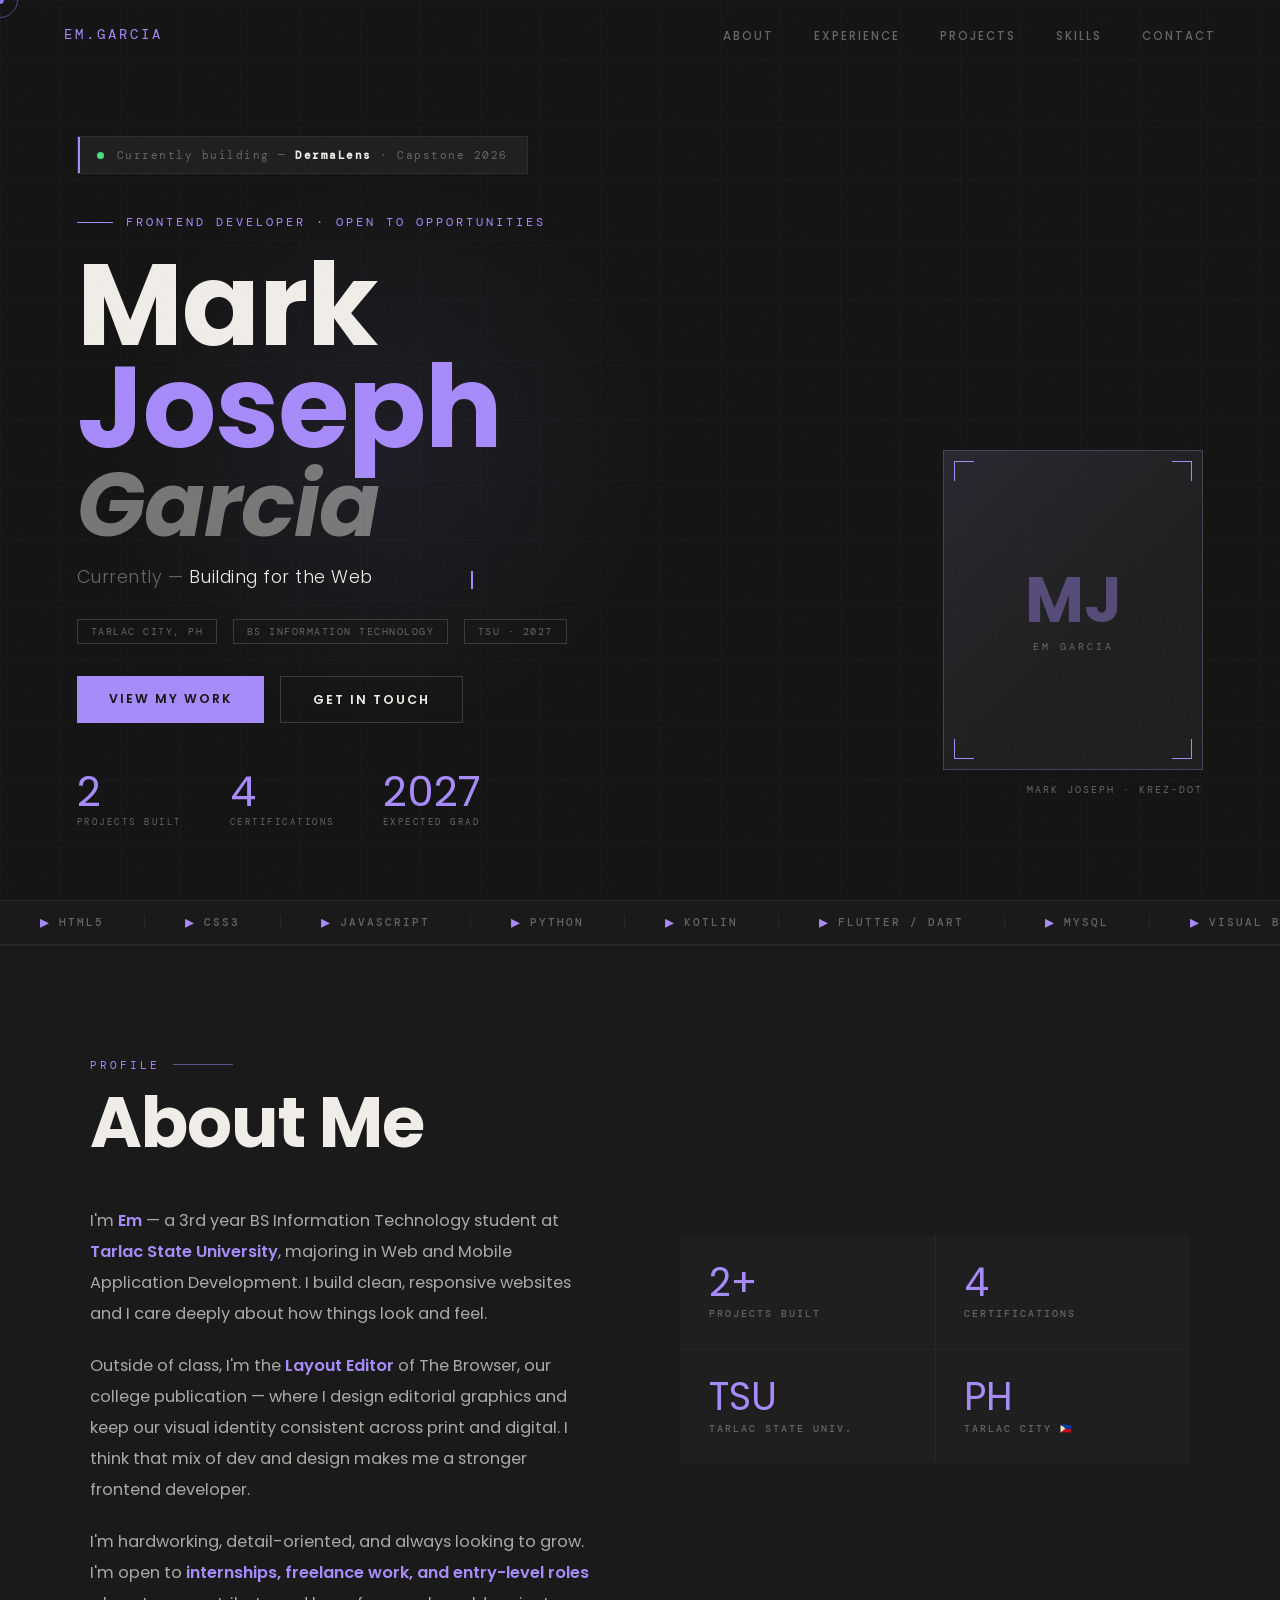
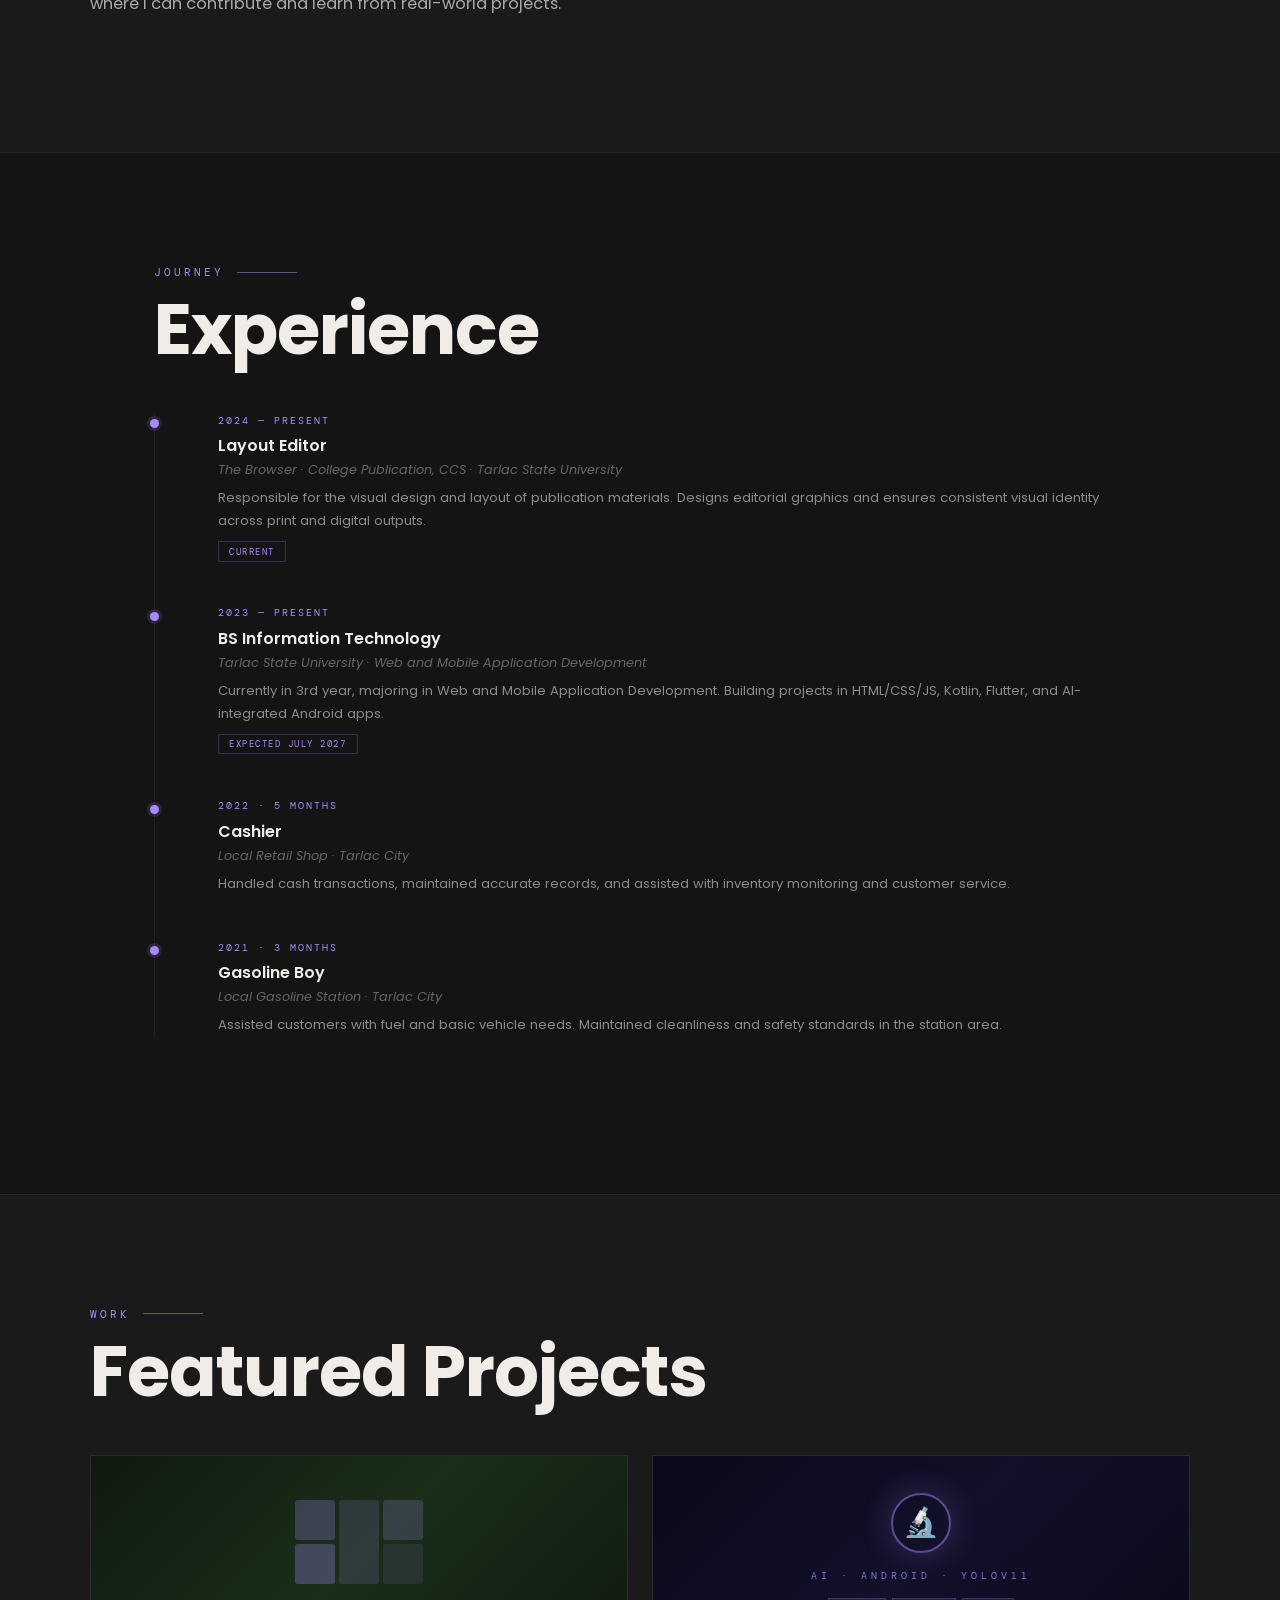
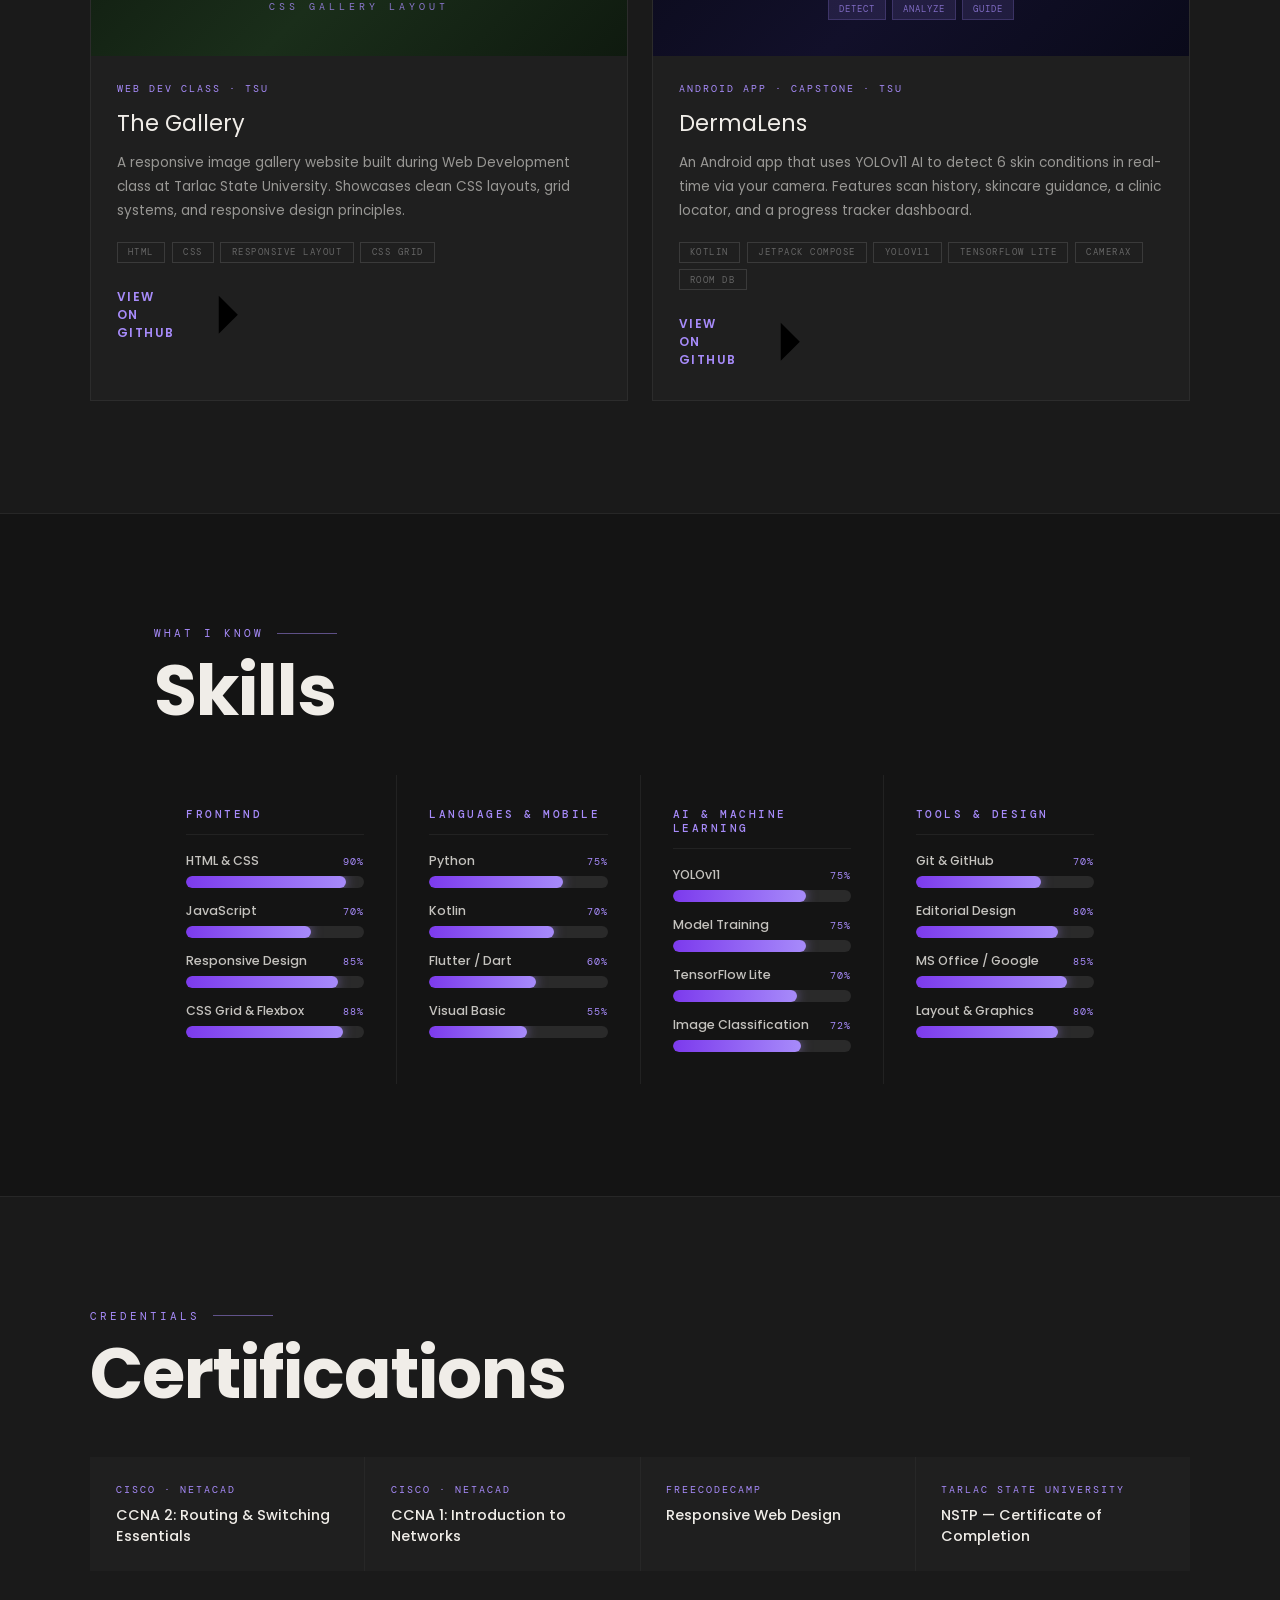
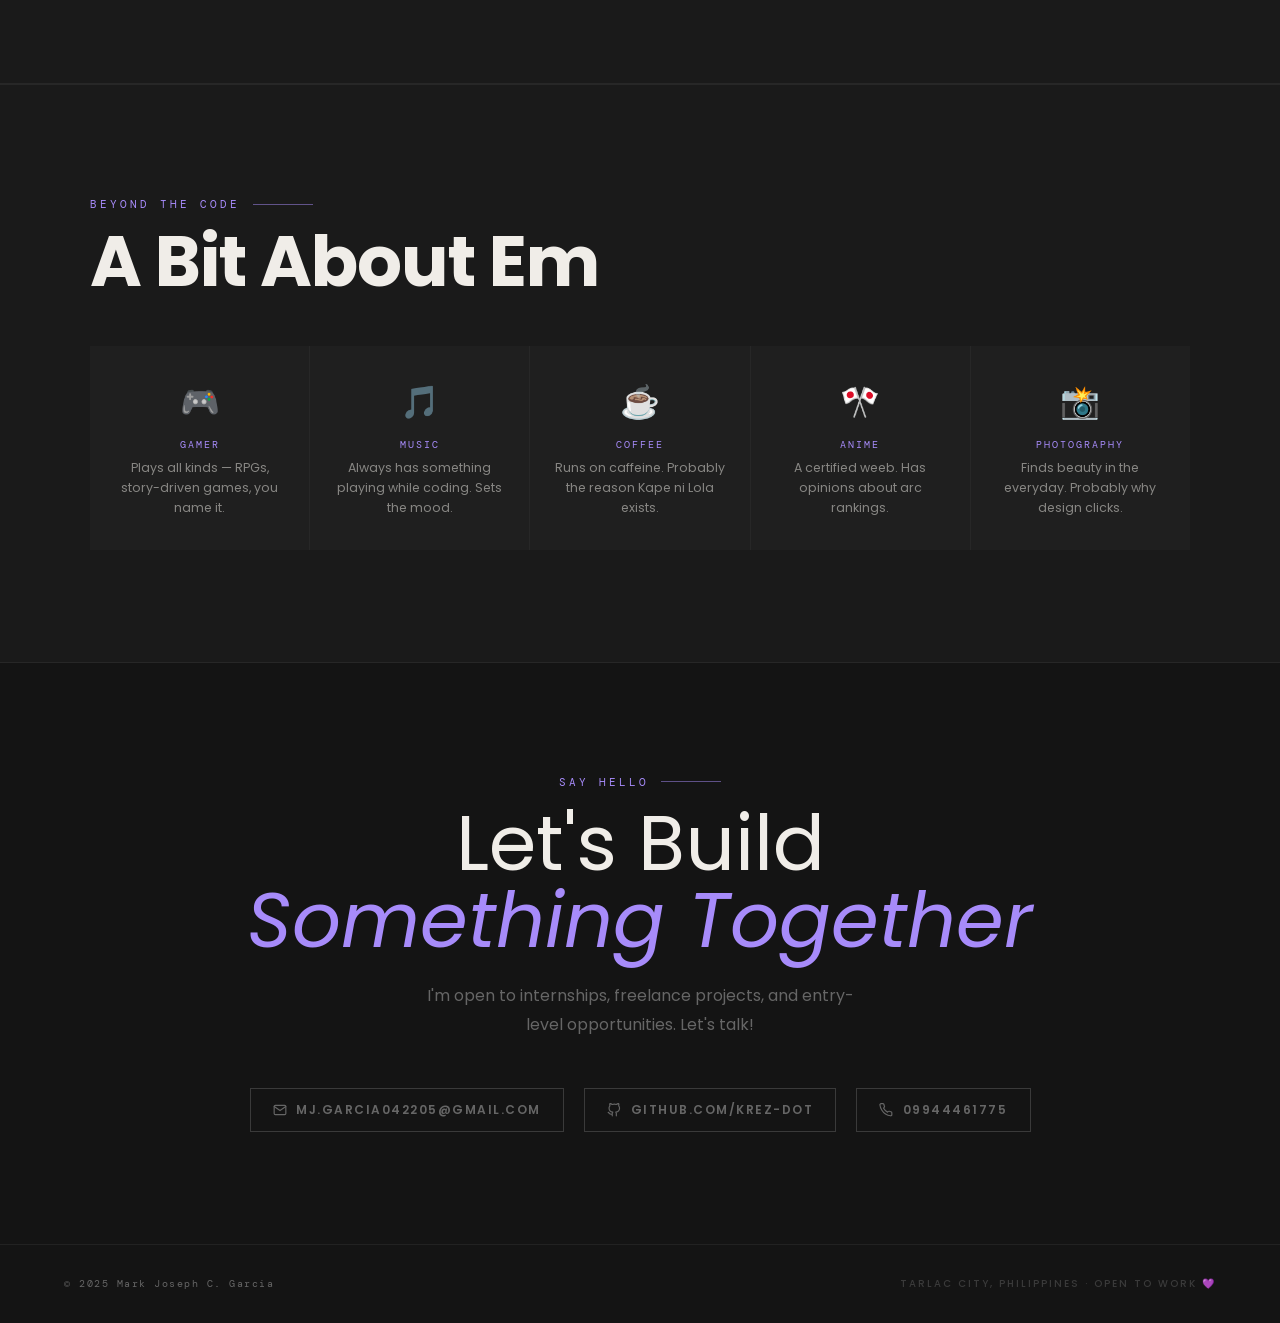
==== commit 2f3cb27f: "some fixes dates and links" ====
--- a/index.html
+++ b/index.html
@@ -823,14 +823,14 @@
     </div>
 
     <div class="timeline-item">
-      <div class="timeline-date">2024 · 5 months</div>
+      <div class="timeline-date">2022 · 5 months</div>
       <div class="timeline-title">Cashier</div>
       <div class="timeline-sub">Local Retail Shop · Tarlac City</div>
       <div class="timeline-desc">Handled cash transactions, maintained accurate records, and assisted with inventory monitoring and customer service.</div>
     </div>
 
     <div class="timeline-item">
-      <div class="timeline-date">2023 · 3 months</div>
+      <div class="timeline-date">2021 · 3 months</div>
       <div class="timeline-title">Gasoline Boy</div>
       <div class="timeline-sub">Local Gasoline Station · Tarlac City</div>
       <div class="timeline-desc">Assisted customers with fuel and basic vehicle needs. Maintained cleanliness and safety standards in the station area.</div>
@@ -872,7 +872,7 @@
             <span class="proj-tag">Responsive Layout</span>
             <span class="proj-tag">CSS Grid</span>
           </div>
-          <a href="https://github.com/krez-dot/the-gallery-website-final" target="_blank" class="proj-link">
+          <a href="https://krez-dot.github.io/the-gallery-website-final/" target="_blank" class="proj-link">
             View on GitHub
             <svg viewBox="0 0 24 24"><line x1="5" y1="12" x2="19" y2="12"/><polyline points="12 5 19 12 12 19"/></svg>
           </a>
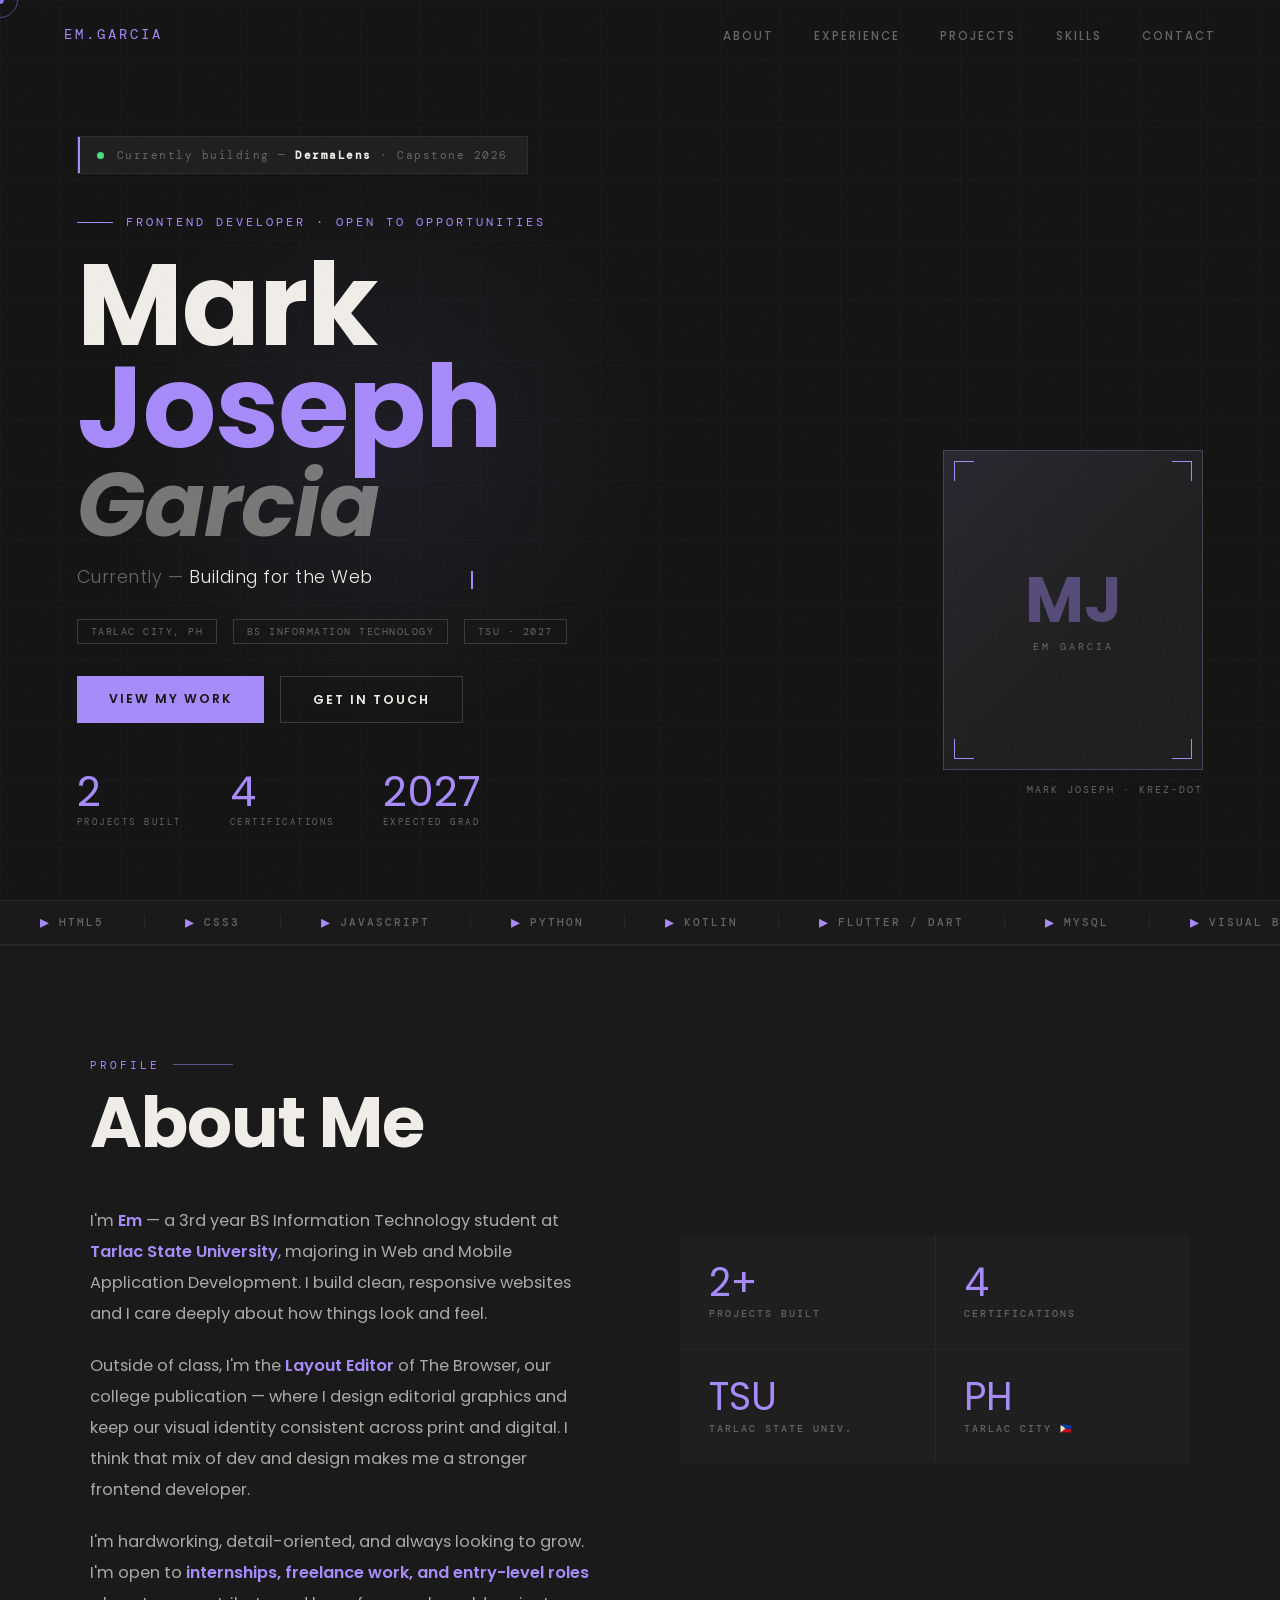
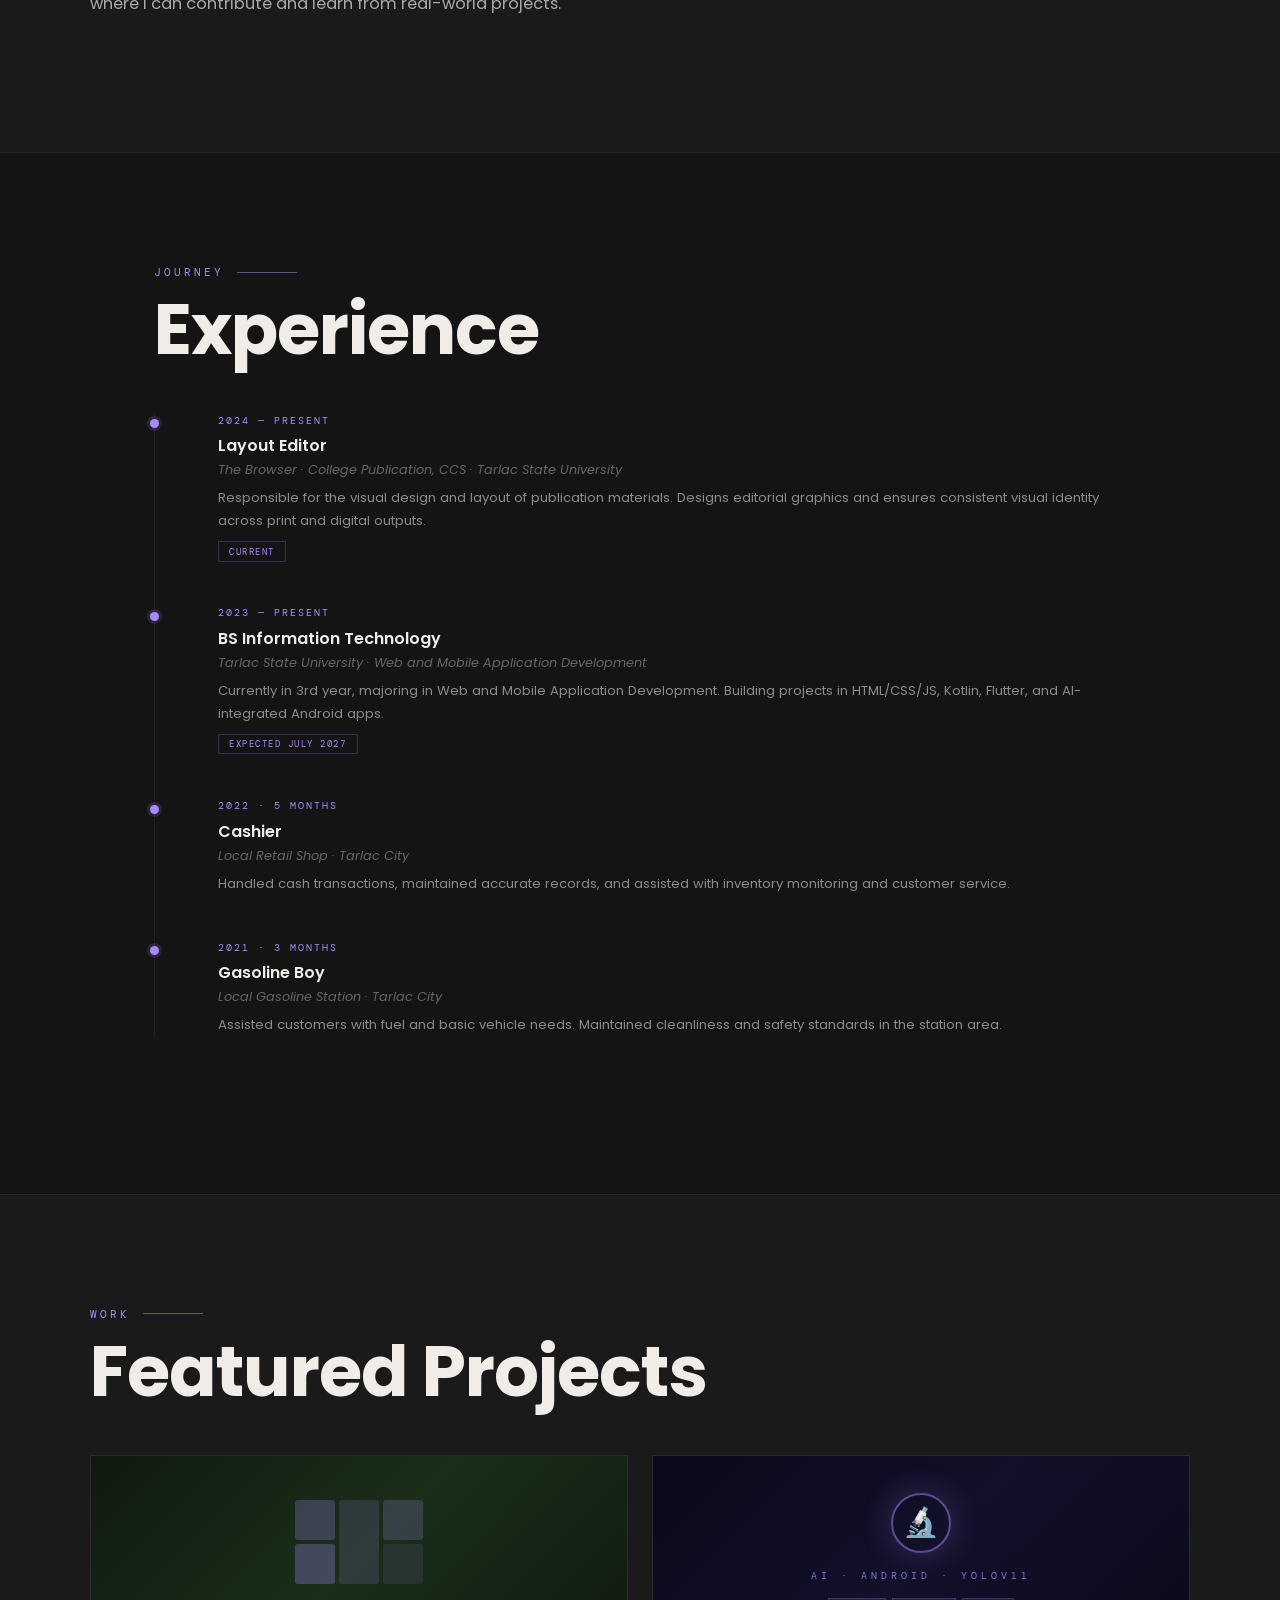
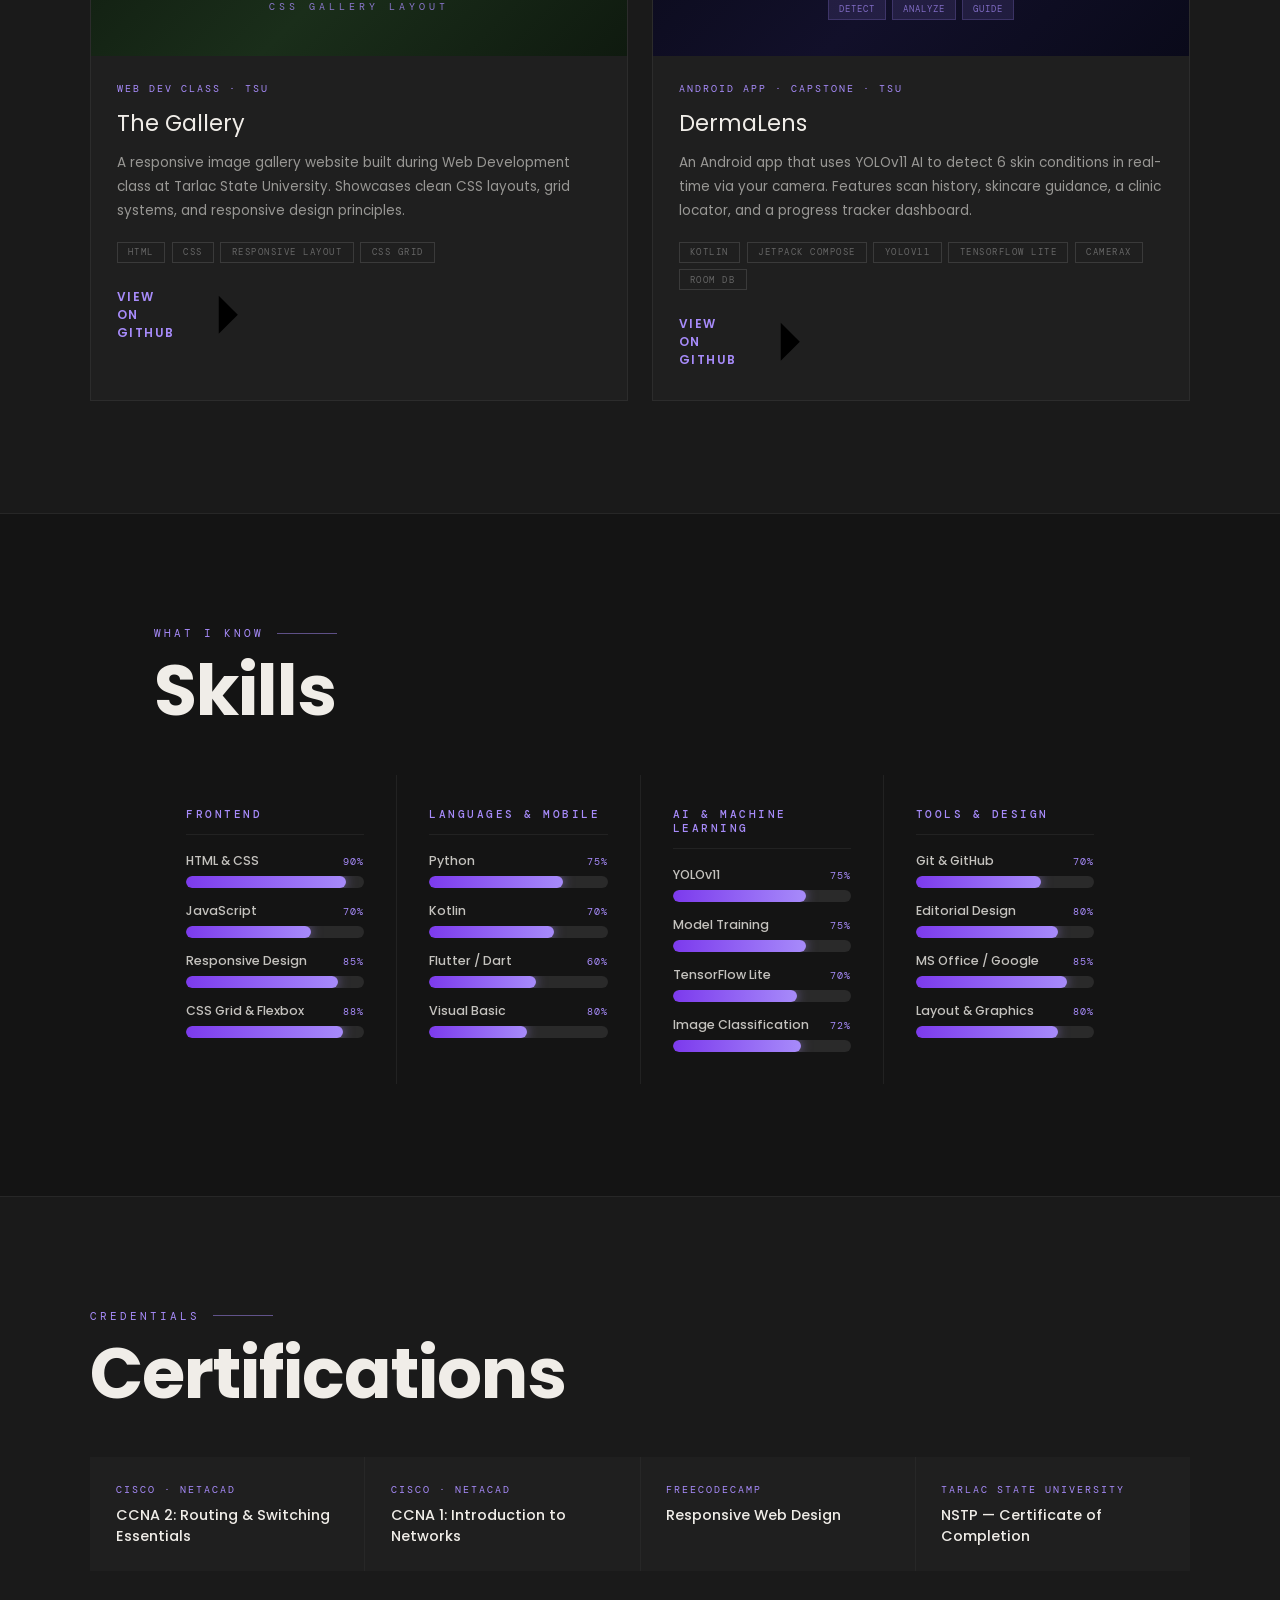
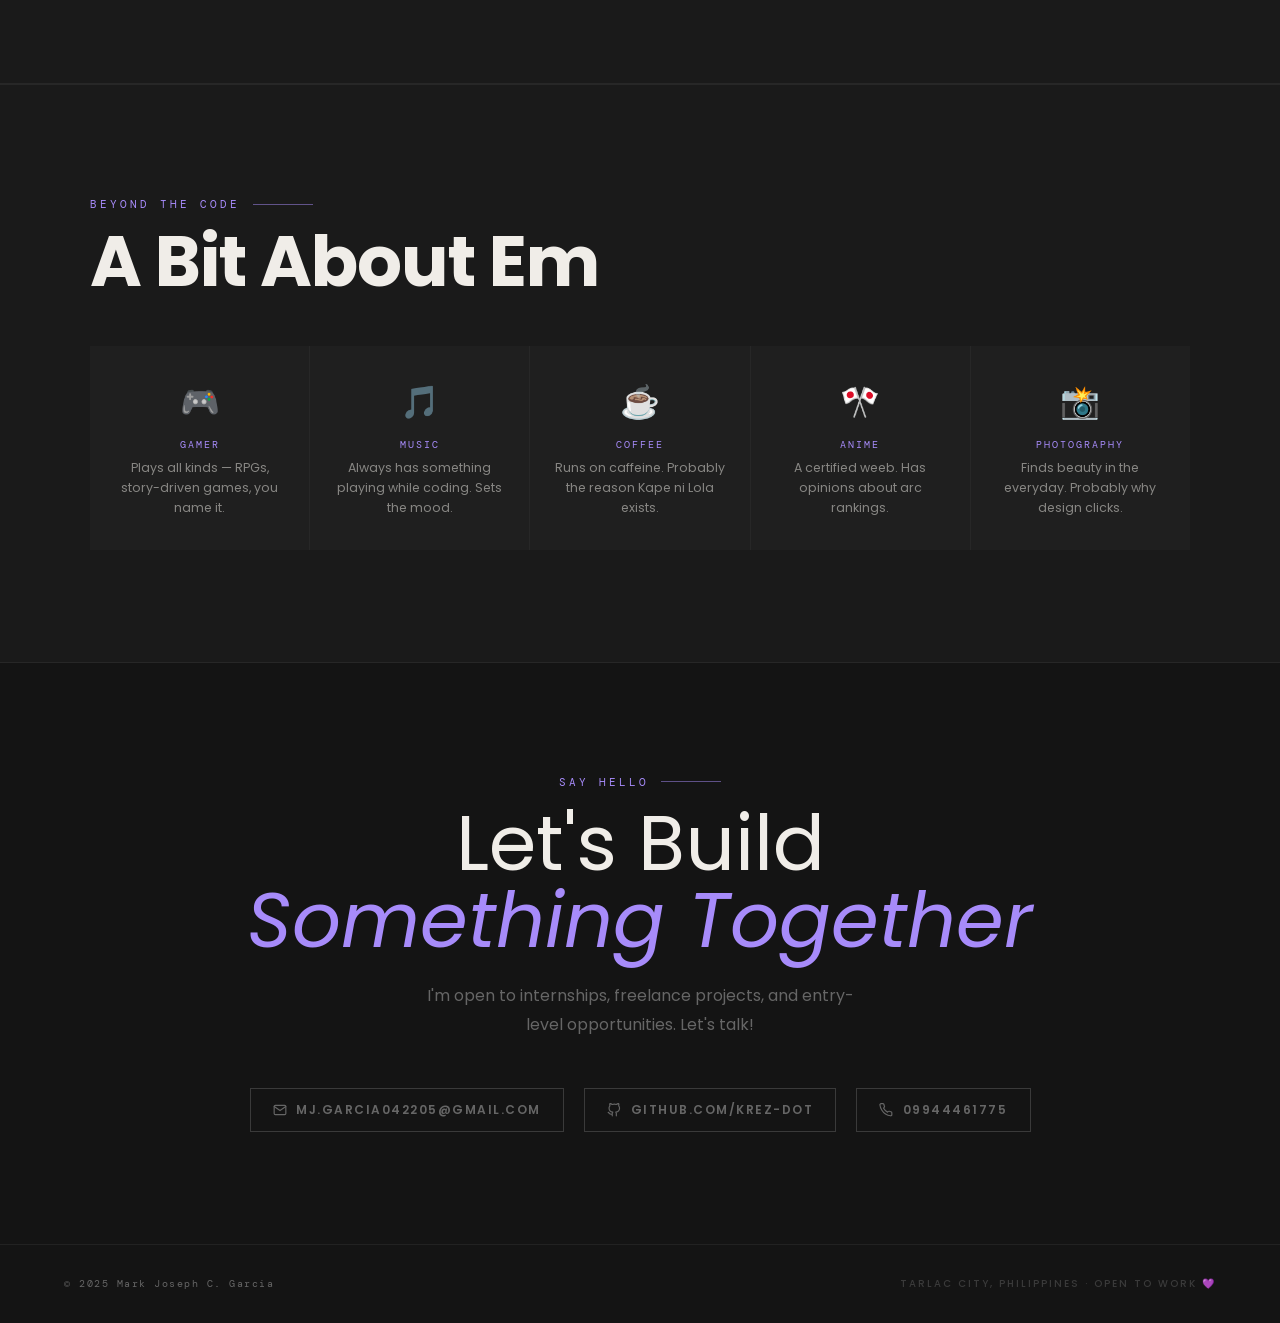
==== commit 9e948b27: "hehe" ====
--- a/index.html
+++ b/index.html
@@ -937,7 +937,7 @@
         <div class="skill-bar-item"><div class="skill-bar-header"><span class="skill-bar-name">Python</span><span class="skill-bar-pct">75%</span></div><div class="skill-bar-track"><div class="skill-bar-fill" style="--pct:75%"></div></div></div>
         <div class="skill-bar-item"><div class="skill-bar-header"><span class="skill-bar-name">Kotlin</span><span class="skill-bar-pct">70%</span></div><div class="skill-bar-track"><div class="skill-bar-fill" style="--pct:70%"></div></div></div>
         <div class="skill-bar-item"><div class="skill-bar-header"><span class="skill-bar-name">Flutter / Dart</span><span class="skill-bar-pct">60%</span></div><div class="skill-bar-track"><div class="skill-bar-fill" style="--pct:60%"></div></div></div>
-        <div class="skill-bar-item"><div class="skill-bar-header"><span class="skill-bar-name">Visual Basic</span><span class="skill-bar-pct">55%</span></div><div class="skill-bar-track"><div class="skill-bar-fill" style="--pct:55%"></div></div></div>
+        <div class="skill-bar-item"><div class="skill-bar-header"><span class="skill-bar-name">Visual Basic</span><span class="skill-bar-pct">80%</span></div><div class="skill-bar-track"><div class="skill-bar-fill" style="--pct:55%"></div></div></div>
       </div>
     </div>
     <div class="skill-group">
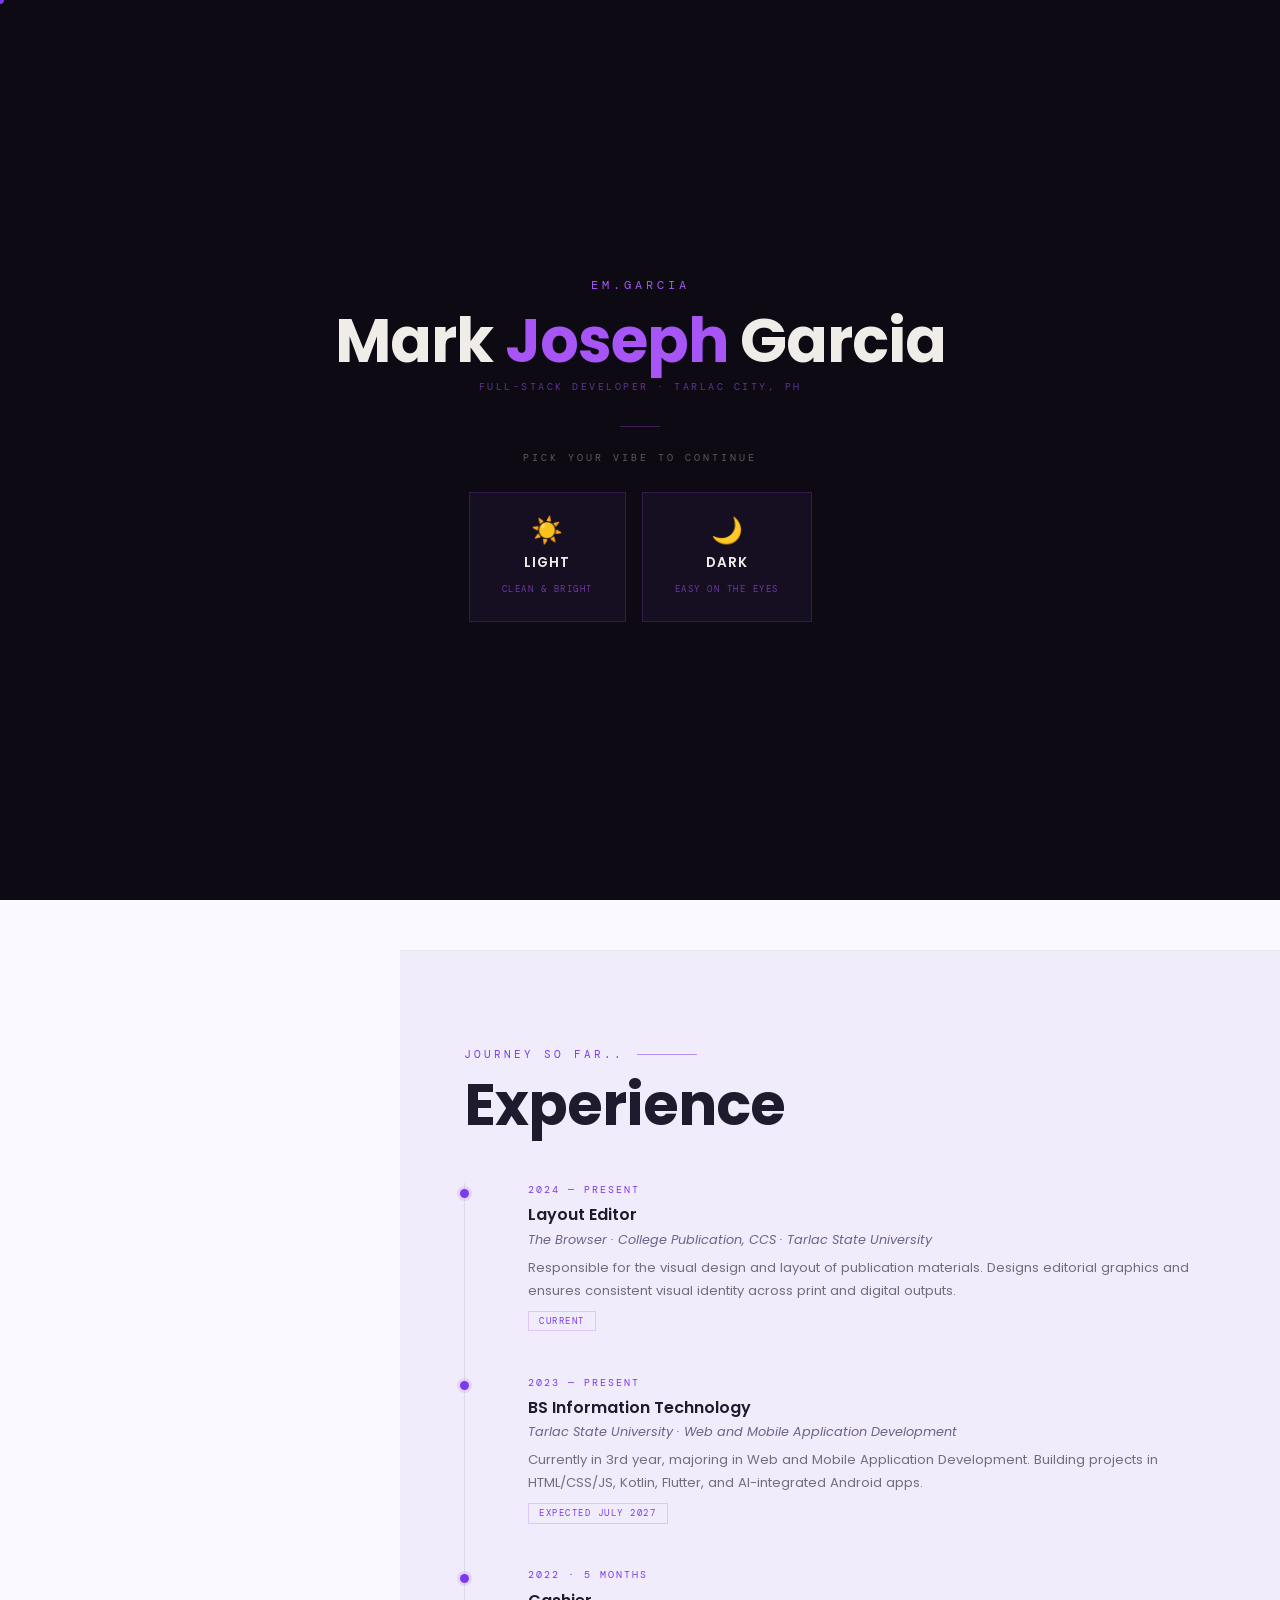
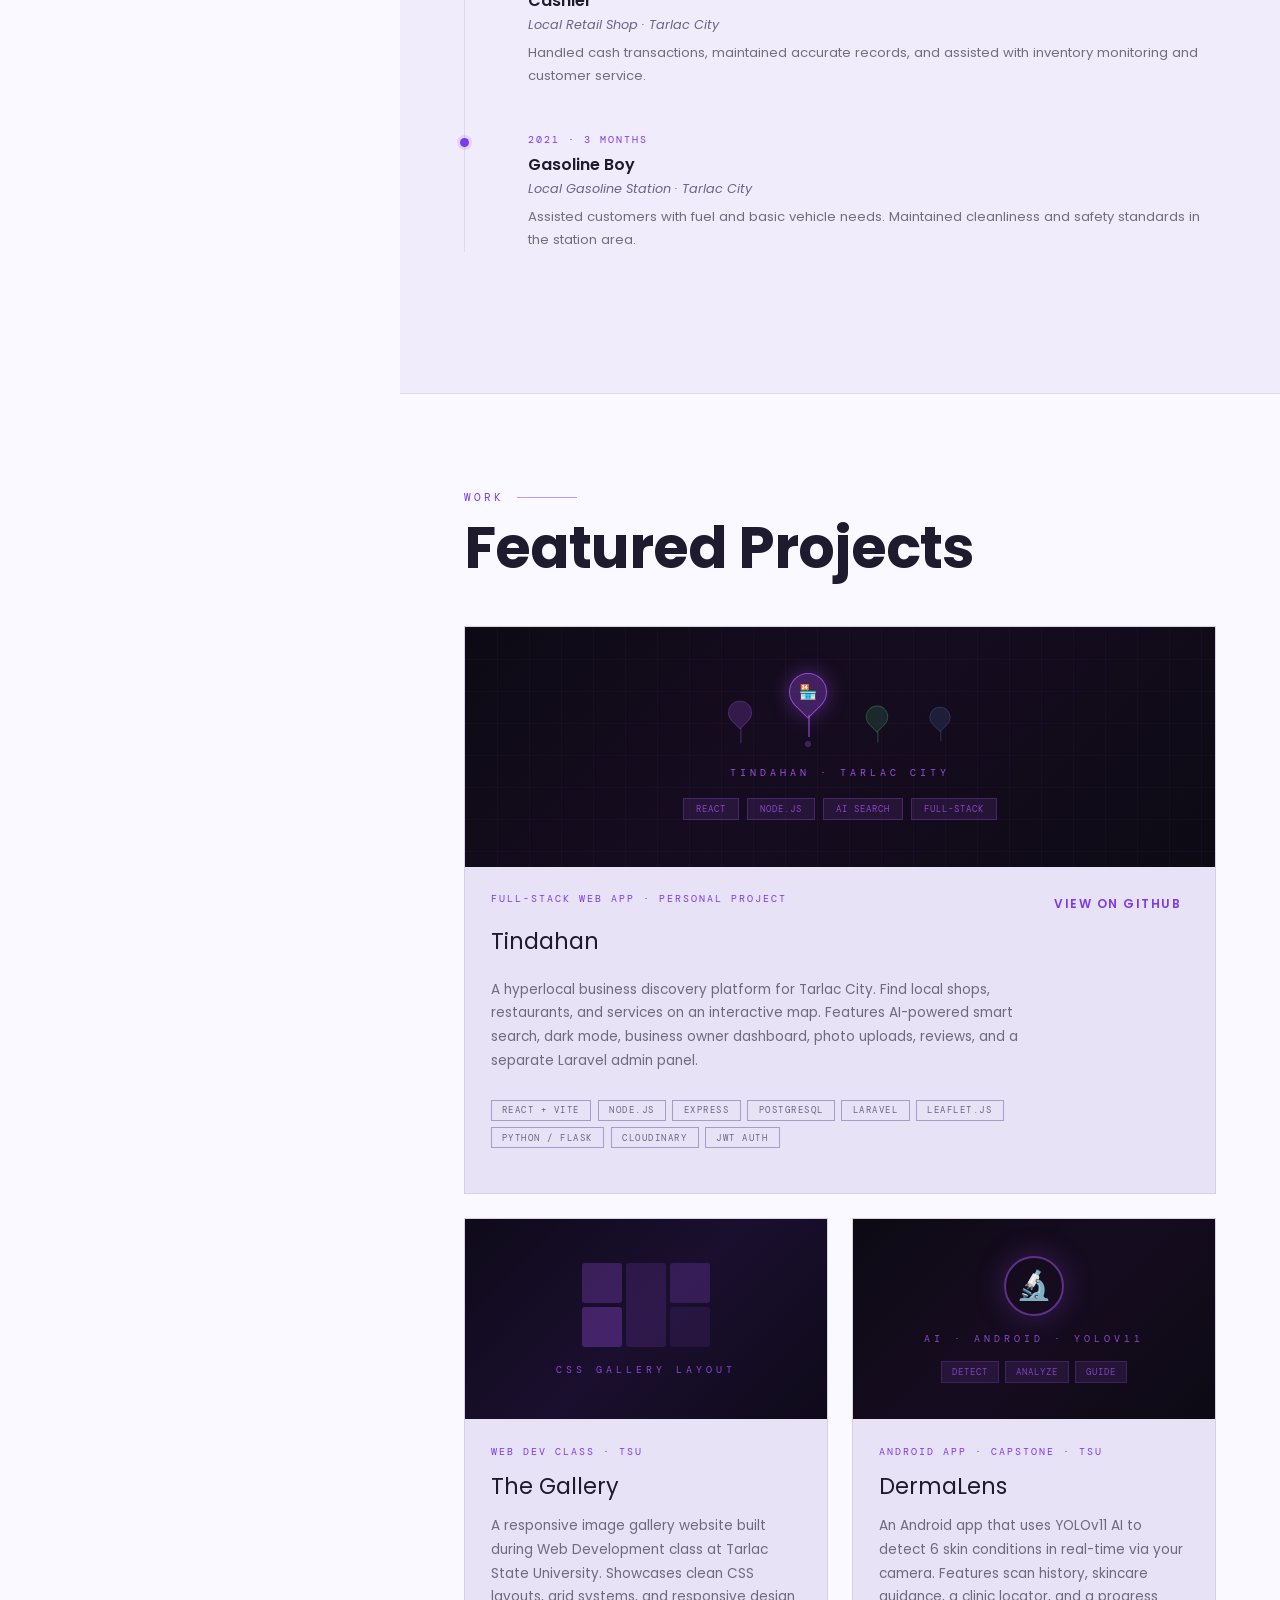
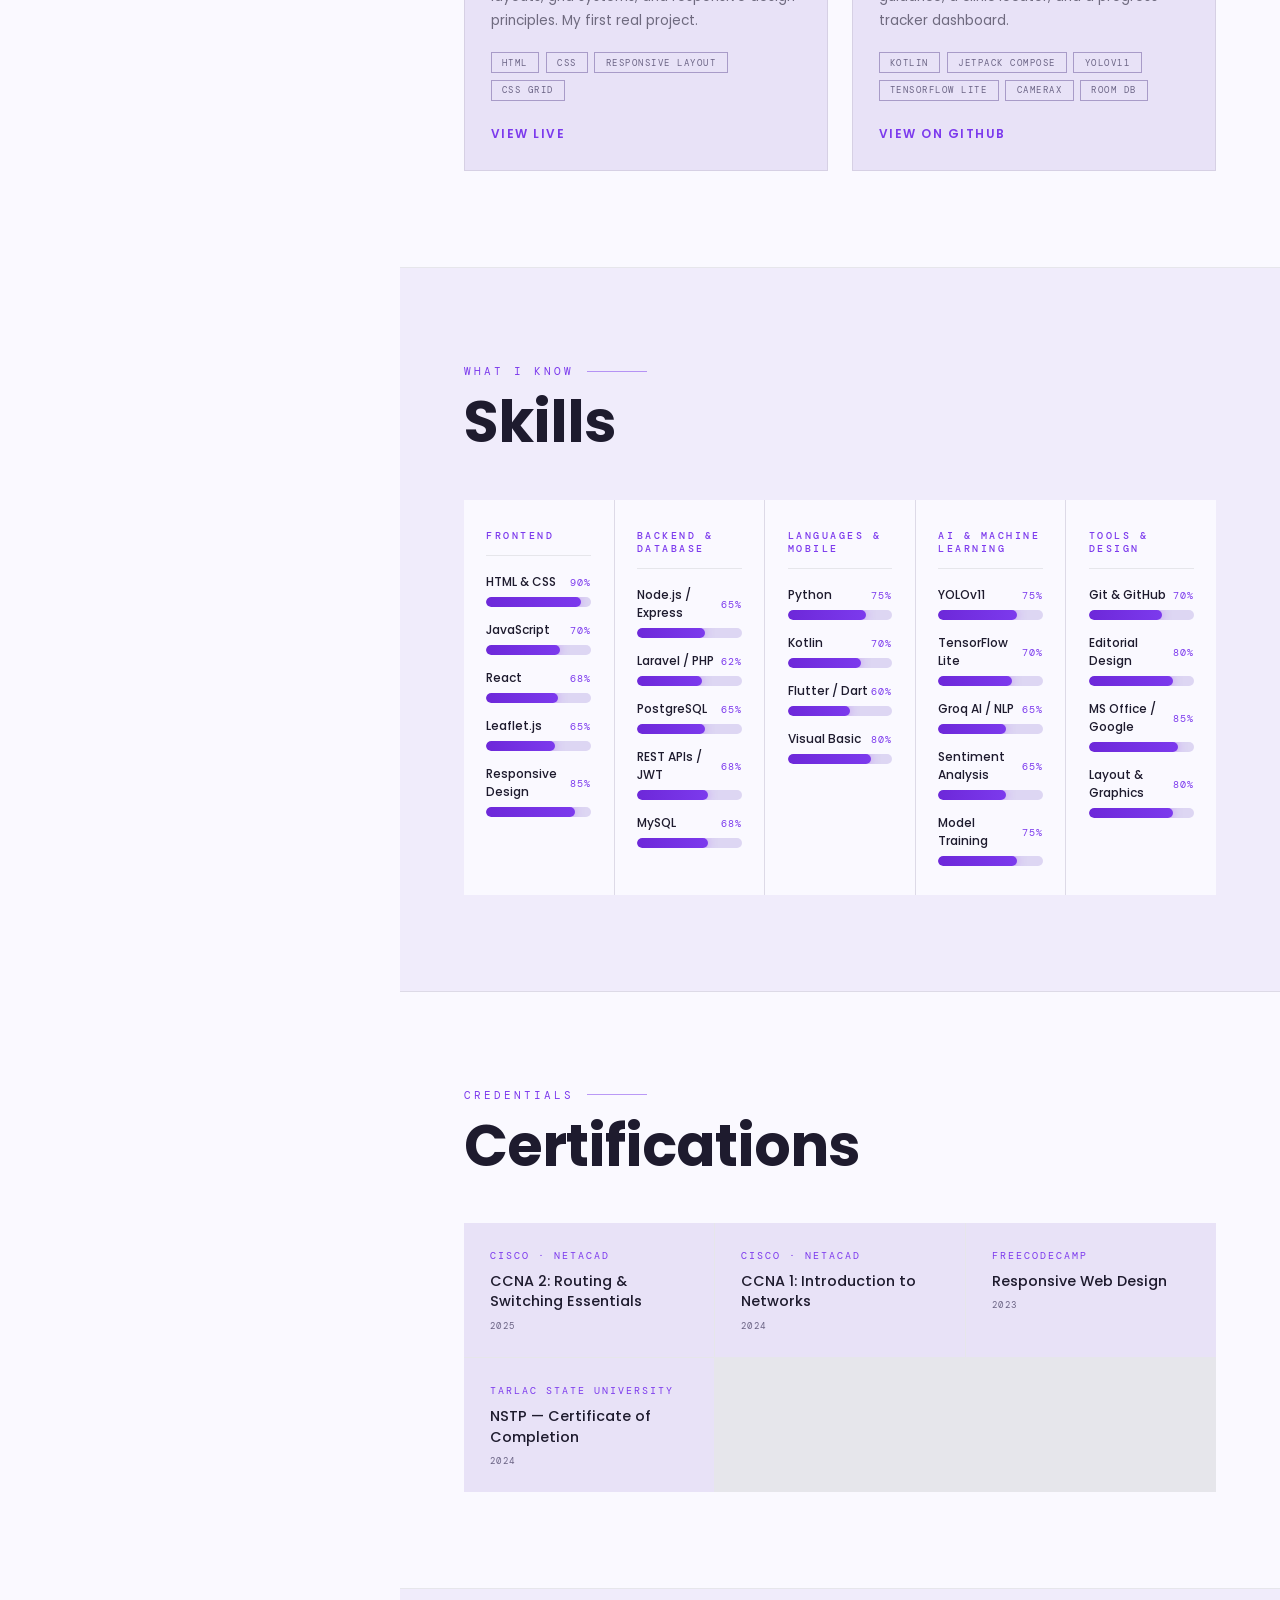
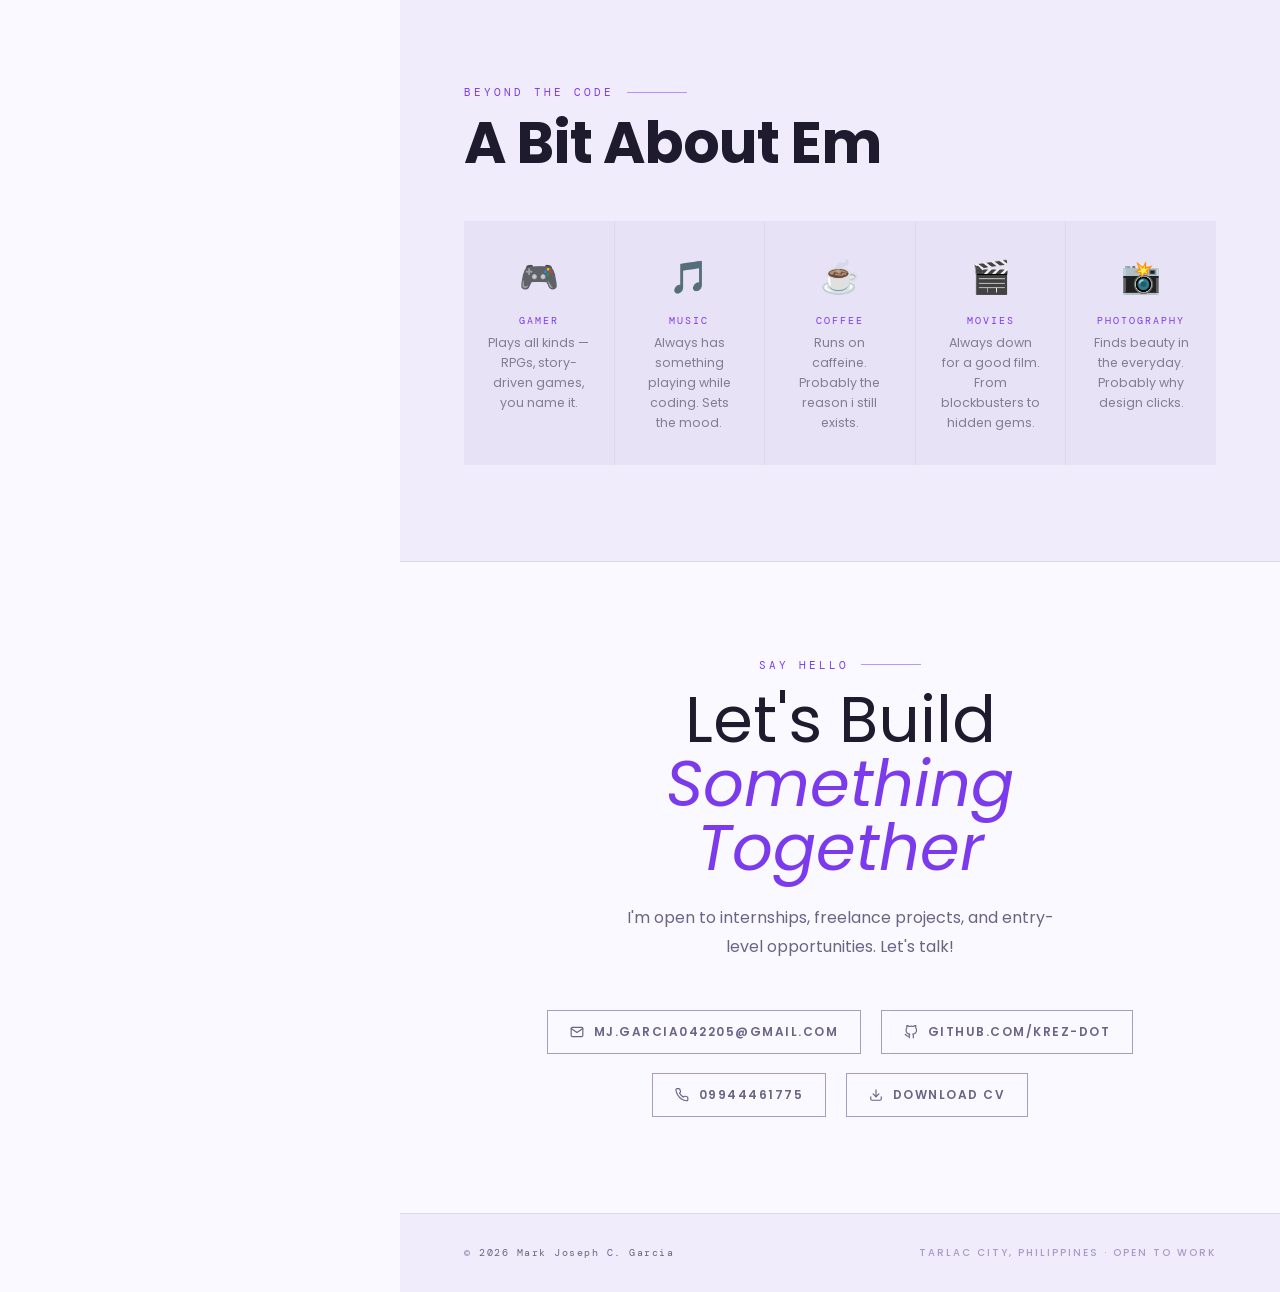
==== commit 15cb60ae: "feat: update portfolio" ====
--- a/index.html
+++ b/index.html
@@ -1,29 +1,199 @@
 <!DOCTYPE html>
 <html lang="en">
+
 <head>
-  <meta charset="UTF-8"/>
-  <meta name="viewport" content="width=device-width, initial-scale=1.0"/>
-  <title>Em Garcia — Frontend Developer</title>
-  <link rel="preconnect" href="https://fonts.googleapis.com"/>
-  <link href="https://fonts.googleapis.com/css2?family=Poppins:ital,wght@0,300;0,400;0,500;0,600;0,700;1,400;1,600&family=DM+Mono:wght@400;500&display=swap" rel="stylesheet"/>
+  <meta charset="UTF-8" />
+  <meta name="viewport" content="width=device-width, initial-scale=1.0" />
+  <title>Em Garcia — Full-Stack Developer</title>
+  <meta name="description" content="Mark Joseph Garcia — Full-Stack Developer & BSIT student at Tarlac State University. Building web and mobile apps with React, Node.js, Kotlin, and AI. Open to internships." />
+  <meta property="og:title" content="Em Garcia — Full-Stack Developer" />
+  <meta property="og:description" content="Portfolio of Mark Joseph Garcia, 3rd year BSIT student at TSU. Full-stack developer open to internships and entry-level roles." />
+  <meta property="og:type" content="website" />
+  <meta name="twitter:card" content="summary" />
+  <meta name="twitter:title" content="Em Garcia — Full-Stack Developer" />
+  <meta name="twitter:description" content="Portfolio of Mark Joseph Garcia, 3rd year BSIT student at TSU." />
+  <link rel="icon" href="data:image/svg+xml,<svg xmlns='http://www.w3.org/2000/svg' viewBox='0 0 100 100'><rect width='100' height='100' rx='18' fill='%237c3aed'/><text y='72' x='50' text-anchor='middle' font-size='62' font-family='sans-serif' font-weight='bold' fill='white'>M</text></svg>" />
+  <link rel="preconnect" href="https://fonts.googleapis.com" />
+  <link
+    href="https://fonts.googleapis.com/css2?family=Poppins:ital,wght@0,300;0,400;0,500;0,600;0,700;1,400;1,600&family=DM+Mono:wght@400;500&display=swap"
+    rel="stylesheet" />
   <style>
     :root {
-      --bg:       #141414;
-      --bg1:      #1a1a1a;
-      --bg2:      #1f1f1f;
-      --bg3:      #252525;
-      --mint:     #A78BFA;
-      --mint2:    #8B5CF6;
-      --white:    #F0EDE8;
-      --muted:    #666666;
-      --muted2:   #3a3a3a;
-      --border:   rgba(167,139,250,0.15);
-      --border2:  rgba(255,255,255,0.06);
-    }
-
-    *, *::before, *::after { box-sizing: border-box; margin: 0; padding: 0; }
-
-    html { scroll-behavior: smooth; font-size: 16px; }
+      --bg: #faf9ff;
+      --bg1: #f0ecfb;
+      --bg2: #e8e2f7;
+      --bg3: #ddd6f3;
+      --mint: #7c3aed;
+      --mint2: #6d28d9;
+      --white: #1e1b2e;
+      --muted: #6b6485;
+      --muted2: #a89bc8;
+      --border: rgba(124, 58, 237, 0.2);
+      --border2: rgba(0, 0, 0, 0.08);
+      --track: #ddd6f3;
+      --text-body: rgba(30, 27, 46, 0.75);
+      --text-dim: rgba(30, 27, 46, 0.6);
+      --text-faint: rgba(30, 27, 46, 0.5);
+      --sw: 400px;
+    }
+
+    /* ── SPLASH ── */
+    #splash {
+      position: fixed;
+      inset: 0;
+      background: #0d0a14;
+      z-index: 9999;
+      display: flex;
+      align-items: center;
+      justify-content: center;
+      transition: opacity .7s ease;
+    }
+
+    #splash.hide {
+      opacity: 0;
+      pointer-events: none;
+    }
+
+    .splash-inner {
+      display: flex;
+      flex-direction: column;
+      align-items: center;
+      gap: .5rem;
+      text-align: center;
+      padding: 2rem;
+      animation: splashIn .6s ease both;
+    }
+
+    @keyframes splashIn {
+      from { opacity: 0; transform: translateY(16px); }
+      to   { opacity: 1; transform: translateY(0); }
+    }
+
+    .splash-label {
+      font-family: 'DM Mono', monospace;
+      font-size: .72rem;
+      letter-spacing: 4px;
+      text-transform: uppercase;
+      color: #A855F7;
+      margin-bottom: .6rem;
+    }
+
+    .splash-name {
+      font-family: 'Poppins', sans-serif;
+      font-size: clamp(2rem, 6vw, 3.8rem);
+      font-weight: 700;
+      color: #F0EDE8;
+      letter-spacing: -1px;
+      line-height: 1;
+    }
+
+    .splash-name span { color: #A855F7; }
+
+    .splash-role {
+      font-family: 'DM Mono', monospace;
+      font-size: .62rem;
+      letter-spacing: 2.5px;
+      text-transform: uppercase;
+      color: rgba(168, 85, 247, 0.55);
+    }
+
+    .splash-divider {
+      width: 40px;
+      height: 1px;
+      background: rgba(168, 85, 247, 0.3);
+      margin: 1.6rem 0 1rem;
+    }
+
+    .splash-pick-label {
+      font-family: 'DM Mono', monospace;
+      font-size: .6rem;
+      letter-spacing: 3px;
+      text-transform: uppercase;
+      color: rgba(240, 237, 232, 0.35);
+      margin-bottom: 1.2rem;
+    }
+
+    .splash-choices {
+      display: flex;
+      gap: 1rem;
+    }
+
+    .splash-choice {
+      display: flex;
+      flex-direction: column;
+      align-items: center;
+      gap: .6rem;
+      padding: 1.6rem 2rem;
+      background: rgba(168, 85, 247, 0.06);
+      border: 1px solid rgba(168, 85, 247, 0.2);
+      color: #F0EDE8;
+      cursor: pointer;
+      transition: background .2s, border-color .2s, transform .2s;
+      min-width: 130px;
+    }
+
+    .splash-choice:hover {
+      background: rgba(168, 85, 247, 0.15);
+      border-color: #A855F7;
+      transform: translateY(-3px);
+    }
+
+    .splash-choice:active {
+      transform: translateY(0);
+    }
+
+    .choice-icon {
+      font-size: 1.6rem;
+      line-height: 1;
+    }
+
+    .choice-name {
+      font-family: 'Poppins', sans-serif;
+      font-size: .85rem;
+      font-weight: 600;
+      letter-spacing: 1px;
+      text-transform: uppercase;
+      color: #F0EDE8;
+    }
+
+    .choice-sub {
+      font-family: 'DM Mono', monospace;
+      font-size: .55rem;
+      letter-spacing: 1.5px;
+      text-transform: uppercase;
+      color: rgba(168, 85, 247, 0.6);
+    }
+
+    html[data-theme="dark"] {
+      --bg: #141414;
+      --bg1: #1a1a1a;
+      --bg2: #1f1f1f;
+      --bg3: #252525;
+      --mint: #A855F7;
+      --mint2: #9333EA;
+      --white: #F0EDE8;
+      --muted: #666666;
+      --muted2: #3a3a3a;
+      --border: rgba(168, 85, 247, 0.15);
+      --border2: rgba(255, 255, 255, 0.06);
+      --track: #2a2a2a;
+      --text-body: rgba(240, 237, 232, 0.68);
+      --text-dim: rgba(240, 237, 232, 0.55);
+      --text-faint: rgba(240, 237, 232, 0.5);
+    }
+
+    *,
+    *::before,
+    *::after {
+      box-sizing: border-box;
+      margin: 0;
+      padding: 0;
+    }
+
+    html {
+      scroll-behavior: smooth;
+      font-size: 16px;
+    }
 
     body {
       background: var(--bg);
@@ -36,1088 +206,2222 @@
 
     /* ── CURSOR ── */
     #cursor {
-      position: fixed; width: 8px; height: 8px;
-      background: var(--mint); border-radius: 50%;
-      pointer-events: none; z-index: 9999;
-      transform: translate(-50%,-50%);
+      position: fixed;
+      width: 8px;
+      height: 8px;
+      background: var(--mint);
+      border-radius: 50%;
+      pointer-events: none;
+      z-index: 9999;
+      transform: translate(-50%, -50%);
       transition: width .15s, height .15s;
-      mix-blend-mode: difference;
-    }
+      mix-blend-mode: normal;
+    }
+
     #cursor-ring {
-      position: fixed; width: 36px; height: 36px;
-      border: 1.5px solid rgba(167,139,250,0.45);
-      border-radius: 50%; pointer-events: none; z-index: 9998;
-      transform: translate(-50%,-50%);
+      position: fixed;
+      width: 36px;
+      height: 36px;
+      border: 1.5px solid rgba(168, 85, 247, 0.45);
+      border-radius: 50%;
+      pointer-events: none;
+      z-index: 9998;
+      transform: translate(-50%, -50%);
       transition: transform .12s ease, width .2s, height .2s;
     }
 
     /* ── SCROLLBAR ── */
-    ::-webkit-scrollbar { width: 3px; }
-    ::-webkit-scrollbar-track { background: var(--bg); }
-    ::-webkit-scrollbar-thumb { background: var(--mint); }
+    ::-webkit-scrollbar {
+      width: 3px;
+    }
+
+    ::-webkit-scrollbar-track {
+      background: var(--bg);
+    }
+
+    ::-webkit-scrollbar-thumb {
+      background: var(--mint);
+    }
 
     /* ── NOISE ── */
     body::before {
       content: '';
-      position: fixed; inset: 0;
+      position: fixed;
+      inset: 0;
       background-image: url("data:image/svg+xml,%3Csvg viewBox='0 0 512 512' xmlns='http://www.w3.org/2000/svg'%3E%3Cfilter id='n'%3E%3CfeTurbulence type='fractalNoise' baseFrequency='0.75' numOctaves='4' stitchTiles='stitch'/%3E%3C/filter%3E%3Crect width='100%25' height='100%25' filter='url(%23n)' opacity='1'/%3E%3C/svg%3E");
-      opacity: 0.022; pointer-events: none; z-index: 1000;
-    }
-
-    /* ── NAV ── */
-    nav {
-      position: fixed; top: 0; left: 0; right: 0; z-index: 500;
-      padding: 1.4rem 5vw;
-      display: flex; justify-content: space-between; align-items: center;
-      transition: background .3s, backdrop-filter .3s;
-    }
-    nav.scrolled {
-      background: rgba(20,20,20,0.88);
+      opacity: 0.022;
+      pointer-events: none;
+      z-index: 1000;
+    }
+
+    /* ── SIDEBAR ── */
+    #sidebar {
+      position: fixed;
+      left: 0;
+      top: 0;
+      bottom: 0;
+      width: var(--sw);
+      background: var(--bg1);
+      border-right: 1px solid var(--border2);
+      display: flex;
+      flex-direction: column;
+      padding: 2.2rem 1.8rem;
+      z-index: 500;
+      overflow-y: auto;
+    }
+
+    #sidebar::-webkit-scrollbar {
+      width: 0;
+    }
+
+    .sb-logo {
+      font-family: 'DM Mono', monospace;
+      font-size: .78rem;
+      letter-spacing: 3px;
+      text-transform: uppercase;
+      color: var(--mint);
+      padding-bottom: 1.5rem;
+      border-bottom: 1px solid var(--border2);
+      margin-bottom: 1.8rem;
+    }
+
+    .sb-name {
+      font-family: 'Poppins', sans-serif;
+      font-size: 2.3rem;
+      font-weight: 700;
+      color: var(--white);
+      line-height: 1.25;
+      margin-bottom: .25rem;
+    }
+
+    .sb-name .accent {
+      color: var(--mint);
+    }
+
+    .sb-role {
+      font-family: 'DM Mono', monospace;
+      font-size: .6rem;
+      letter-spacing: 2px;
+      text-transform: uppercase;
+      color: var(--mint);
+      margin-bottom: 1.1rem;
+      min-height: 1.2em;
+    }
+
+    .cursor-blink {
+      display: inline-block;
+      width: 2px;
+      height: .85em;
+      background: var(--mint);
+      margin-left: 2px;
+      vertical-align: text-bottom;
+      animation: blink 1s step-end infinite;
+    }
+
+    @keyframes blink {
+
+      0%,
+      100% {
+        opacity: 1
+      }
+
+      50% {
+        opacity: 0
+      }
+    }
+
+    .sb-tags {
+      display: flex;
+      flex-direction: column;
+      gap: .3rem;
+      margin-bottom: 1.3rem;
+    }
+
+    .sb-tag {
+      font-family: 'DM Mono', monospace;
+      font-size: .57rem;
+      letter-spacing: 1.5px;
+      text-transform: uppercase;
+      color: var(--muted);
+      display: flex;
+      align-items: center;
+      gap: .5rem;
+    }
+
+    .sb-tag::before {
+      content: '';
+      width: 4px;
+      height: 4px;
+      background: var(--mint);
+      border-radius: 50%;
+      flex-shrink: 0;
+    }
+
+    .sb-status {
+      display: flex;
+      align-items: center;
+      gap: .6rem;
+      background: var(--bg2);
+      border: 1px solid var(--border2);
+      border-left: 2px solid var(--mint);
+      padding: .55rem .75rem;
+      margin-bottom: 1.8rem;
+    }
+
+    .status-dot {
+      width: 7px;
+      height: 7px;
+      background: #4ade80;
+      border-radius: 50%;
+      flex-shrink: 0;
+      animation: pulse-dot 2s ease-in-out infinite;
+    }
+
+    @keyframes pulse-dot {
+
+      0%,
+      100% {
+        box-shadow: 0 0 0 0 rgba(74, 222, 128, 0.4);
+      }
+
+      50% {
+        box-shadow: 0 0 0 5px rgba(74, 222, 128, 0);
+      }
+    }
+
+    .status-text {
+      font-family: 'DM Mono', monospace;
+      font-size: .57rem;
+      letter-spacing: 1px;
+      color: var(--muted);
+      line-height: 1.5;
+    }
+
+    .status-text strong {
+      color: var(--white);
+    }
+
+    /* ── SIDEBAR NAV ── */
+    .sb-nav {
+      list-style: none;
+      margin-bottom: 1.5rem;
+    }
+
+    .sb-nav li {
+      border-bottom: 1px solid var(--border2);
+    }
+
+    .sb-nav a {
+      display: flex;
+      align-items: center;
+      gap: .7rem;
+      font-family: 'Poppins', sans-serif;
+      font-size: .72rem;
+      font-weight: 500;
+      letter-spacing: 1.5px;
+      text-transform: uppercase;
+      color: var(--muted);
+      text-decoration: none;
+      padding: .78rem 0;
+      transition: color .2s, padding-left .2s;
+    }
+
+    .sb-nav a::before {
+      content: '';
+      width: 5px;
+      height: 5px;
+      background: var(--mint);
+      border-radius: 50%;
+      opacity: 0;
+      flex-shrink: 0;
+      transition: opacity .2s;
+    }
+
+    .sb-nav a:hover,
+    .sb-nav a.active {
+      color: var(--white);
+      padding-left: .35rem;
+    }
+
+    .sb-nav a:hover::before,
+    .sb-nav a.active::before {
+      opacity: 1;
+    }
+
+    /* ── SIDEBAR STATS ── */
+    .sb-stats {
+      display: grid;
+      grid-template-columns: 1fr 1fr;
+      gap: 1px;
+      background: var(--border2);
+      margin-bottom: 1.8rem;
+    }
+
+    .sb-stat {
+      background: var(--bg2);
+      padding: .85rem .75rem;
+    }
+
+    .sb-stat-num {
+      font-family: 'Poppins', sans-serif;
+      font-size: 1.45rem;
+      color: var(--mint);
+      line-height: 1;
+    }
+
+    .sb-stat-label {
+      font-family: 'DM Mono', monospace;
+      font-size: .5rem;
+      letter-spacing: 1.5px;
+      text-transform: uppercase;
+      color: var(--muted);
+      margin-top: .2rem;
+    }
+
+    /* ── SIDEBAR SOCIALS ── */
+    .sb-socials {
+      display: flex;
+      gap: .5rem;
+      flex-wrap: wrap;
+    }
+
+    .sb-social {
+      width: 36px;
+      height: 36px;
+      background: var(--bg2);
+      border: 1px solid var(--border2);
+      display: flex;
+      align-items: center;
+      justify-content: center;
+      color: var(--muted);
+      text-decoration: none;
+      transition: all .2s;
+      cursor: none;
+    }
+
+    .sb-social:hover {
+      border-color: var(--mint);
+      color: var(--mint);
+    }
+
+    .sb-social svg {
+      width: 14px;
+      height: 14px;
+      stroke: currentColor;
+      fill: none;
+      stroke-width: 2;
+      stroke-linecap: round;
+      stroke-linejoin: round;
+    }
+
+    /* ── MAIN CONTENT ── */
+    #main {
+      margin-left: var(--sw);
+      min-width: 0;
+    }
+
+    /* ── MARQUEE ── */
+    .marquee-section {
+      border-bottom: 1px solid var(--border2);
+      background: var(--bg1);
+      overflow: hidden;
+      padding: .9rem 0;
+    }
+
+    .marquee-track {
+      display: flex;
+      width: max-content;
+      animation: marqueeScroll 30s linear infinite;
+    }
+
+    .marquee-track:hover {
+      animation-play-state: paused;
+    }
+
+    .marquee-item {
+      display: flex;
+      align-items: center;
+      gap: .5rem;
+      padding: 0 2.5rem;
+      font-family: 'DM Mono', monospace;
+      font-size: .68rem;
+      font-weight: 500;
+      letter-spacing: 2px;
+      text-transform: uppercase;
+      color: var(--muted);
+      white-space: nowrap;
+      border-right: 1px solid var(--border2);
+    }
+
+    .marquee-dot {
+      color: var(--mint);
+      font-size: 1.1rem;
+      line-height: 0;
+    }
+
+    @keyframes marqueeScroll {
+      from {
+        transform: translateX(0)
+      }
+
+      to {
+        transform: translateX(-50%)
+      }
+    }
+
+    /* ── SECTIONS ── */
+    section {
+      padding: 6rem 5vw;
+    }
+
+    .section-label {
+      font-family: 'DM Mono', monospace;
+      font-size: .7rem;
+      color: var(--mint);
+      letter-spacing: 3px;
+      text-transform: uppercase;
+      display: flex;
+      align-items: center;
+      gap: .8rem;
+      margin-bottom: 1rem;
+    }
+
+    .section-label::after {
+      content: '';
+      flex: 1;
+      max-width: 60px;
+      height: 1px;
+      background: var(--mint);
+      opacity: .5;
+    }
+
+    .section-title {
+      font-family: 'Poppins', sans-serif;
+      font-size: clamp(2.4rem, 4.5vw, 4rem);
+      letter-spacing: -1px;
+      line-height: 1;
+      margin-bottom: 3rem;
+    }
+
+    /* ── REVEAL ── */
+    .reveal {
+      opacity: 0;
+      transform: translateY(30px);
+      transition: opacity .7s ease, transform .7s ease;
+    }
+
+    .reveal.visible {
+      opacity: 1;
+      transform: translateY(0);
+    }
+
+    /* ── ABOUT ── */
+    #about {
+      background: var(--bg);
+      border-bottom: 1px solid var(--border2);
+    }
+
+    .about-grid {
+      max-width: 1000px;
+      margin: 0 auto;
+      display: grid;
+      grid-template-columns: 1fr 1fr;
+      gap: 5rem;
+      align-items: center;
+    }
+
+    .about-text p {
+      font-size: 1rem;
+      line-height: 1.9;
+      color: var(--text-body);
+      margin-bottom: 1.3rem;
+    }
+
+    .about-text p strong {
+      color: var(--mint);
+      font-weight: 600;
+    }
+
+    .about-facts {
+      display: grid;
+      grid-template-columns: 1fr 1fr;
+      gap: 1px;
+      background: var(--border2);
+    }
+
+    .about-fact {
+      background: var(--bg2);
+      padding: 1.8rem;
+      position: relative;
+      overflow: hidden;
+    }
+
+    .about-fact::before {
+      content: '';
+      position: absolute;
+      top: 0;
+      left: 0;
+      width: 3px;
+      height: 100%;
+      background: var(--mint);
+      opacity: 0;
+      transition: opacity .3s;
+    }
+
+    .about-fact:hover::before {
+      opacity: 1;
+    }
+
+    .fact-num {
+      font-family: 'Poppins', sans-serif;
+      font-size: 2.4rem;
+      color: var(--mint);
+      line-height: 1;
+    }
+
+    .fact-label {
+      font-family: 'DM Mono', monospace;
+      font-size: .6rem;
+      font-weight: 500;
+      letter-spacing: 2px;
+      text-transform: uppercase;
+      color: var(--muted);
+      margin-top: .3rem;
+    }
+
+    /* ── EXPERIENCE ── */
+    #experience {
+      background: var(--bg1);
+      border-bottom: 1px solid var(--border2);
+    }
+
+    .timeline-inner {
+      max-width: 1000px;
+      margin: 0 auto;
+    }
+
+    .timeline {
+      position: relative;
+      padding-left: 2rem;
+    }
+
+    .timeline::before {
+      content: '';
+      position: absolute;
+      left: 0;
+      top: 0;
+      bottom: 0;
+      width: 1px;
+      background: var(--border2);
+    }
+
+    .timeline-item {
+      position: relative;
+      margin-bottom: 2.8rem;
+      padding-left: 2rem;
+    }
+
+    .timeline-item::before {
+      content: '';
+      position: absolute;
+      left: -2rem;
+      top: .35rem;
+      width: 9px;
+      height: 9px;
+      background: var(--mint);
+      border-radius: 50%;
+      box-shadow: 0 0 0 3px rgba(168, 85, 247, 0.15);
+      transform: translateX(-4px);
+    }
+
+    .timeline-date {
+      font-family: 'DM Mono', monospace;
+      font-size: .62rem;
+      letter-spacing: 2px;
+      text-transform: uppercase;
+      color: var(--mint);
+      margin-bottom: .4rem;
+    }
+
+    .timeline-title {
+      font-family: 'Poppins', sans-serif;
+      font-size: 1rem;
+      font-weight: 600;
+      color: var(--white);
+      margin-bottom: .2rem;
+    }
+
+    .timeline-sub {
+      font-size: .8rem;
+      color: var(--muted);
+      margin-bottom: .5rem;
+      font-style: italic;
+    }
+
+    .timeline-desc {
+      font-size: .82rem;
+      line-height: 1.75;
+      color: var(--text-dim);
+    }
+
+    .timeline-badge {
+      display: inline-block;
+      margin-top: .5rem;
+      font-family: 'DM Mono', monospace;
+      font-size: .58rem;
+      letter-spacing: 1.5px;
+      text-transform: uppercase;
+      color: var(--mint);
+      border: 1px solid rgba(168, 85, 247, 0.25);
+      padding: .2rem .65rem;
+    }
+
+    /* ── PROJECTS ── */
+    #projects {
+      background: var(--bg);
+      border-bottom: 1px solid var(--border2);
+    }
+
+    .projects-inner {
+      max-width: 1000px;
+      margin: 0 auto;
+    }
+
+    .projects-grid {
+      display: grid;
+      grid-template-columns: 1fr 1fr;
+      gap: 1.5rem;
+    }
+
+    .project-card {
+      background: var(--bg2);
+      border: 1px solid var(--border2);
+      overflow: hidden;
+      position: relative;
+      transition: border-color .3s, transform .3s;
+      cursor: none;
+    }
+
+    .project-card:hover {
+      border-color: var(--mint);
+      transform: translateY(-4px);
+    }
+
+    .project-card:hover .proj-cover {
+      transform: scale(1.04);
+    }
+
+    .proj-cover-wrap {
+      height: 200px;
+      overflow: hidden;
+      position: relative;
+    }
+
+    .proj-cover {
+      width: 100%;
+      height: 100%;
+      transition: transform .5s ease;
+    }
+
+    .proj-cover.gallery {
+      background: linear-gradient(135deg, #0f0a1a 0%, #1a0f2e 50%, #0f0a1a 100%);
+      display: flex;
+      align-items: center;
+      justify-content: center;
+    }
+
+    .proj-body {
+      padding: 1.6rem;
+    }
+
+    .proj-type {
+      font-family: 'DM Mono', monospace;
+      font-size: .62rem;
+      letter-spacing: 2px;
+      text-transform: uppercase;
+      color: var(--mint);
+      margin-bottom: .7rem;
+    }
+
+    .proj-title {
+      font-family: 'Poppins', sans-serif;
+      font-size: 1.4rem;
+      color: var(--white);
+      margin-bottom: .7rem;
+    }
+
+    .proj-desc {
+      font-size: .85rem;
+      line-height: 1.75;
+      color: var(--text-dim);
+      margin-bottom: 1.2rem;
+    }
+
+    .proj-tags {
+      display: flex;
+      flex-wrap: wrap;
+      gap: .4rem;
+      margin-bottom: 1.2rem;
+    }
+
+    .proj-tag {
+      font-family: 'DM Mono', monospace;
+      font-size: .58rem;
+      letter-spacing: 1.5px;
+      text-transform: uppercase;
+      color: var(--muted);
+      border: 1px solid var(--muted2);
+      padding: .22rem .65rem;
+    }
+
+    .proj-link {
+      display: inline-flex;
+      align-items: center;
+      gap: .5rem;
+      font-family: 'Poppins', sans-serif;
+      font-size: .75rem;
+      font-weight: 600;
+      letter-spacing: 1.5px;
+      text-transform: uppercase;
+      color: var(--mint);
+      text-decoration: none;
+      white-space: nowrap;
+      transition: gap .2s;
+    }
+
+    .proj-link:hover {
+      gap: .8rem;
+    }
+
+    /* Featured full-width card */
+    .project-card.featured {
+      grid-column: 1 / -1;
+    }
+
+    .project-card.featured .proj-cover-wrap {
+      height: 240px;
+    }
+
+    .project-card.featured .proj-body {
+      display: grid;
+      grid-template-columns: 1fr auto;
+      gap: 1.5rem;
+      align-items: start;
+    }
+
+    .project-card.featured .proj-body-left {
+      display: flex;
+      flex-direction: column;
+      gap: .5rem;
+    }
+
+    .project-card.featured .proj-body-right {
+      display: flex;
+      flex-direction: column;
+      gap: .6rem;
+      align-items: flex-end;
+      padding-top: .2rem;
+    }
+
+    /* ── SKILLS ── */
+    #skills {
+      background: var(--bg1);
+      border-bottom: 1px solid var(--border2);
+    }
+
+    .skills-inner {
+      max-width: 1000px;
+      margin: 0 auto;
+    }
+
+    .skills-grid {
+      display: grid;
+      grid-template-columns: repeat(5, 1fr);
+      gap: 1px;
+      background: var(--border2);
+    }
+
+    .skill-group {
+      background: var(--bg);
+      padding: 1.8rem 1.4rem;
+    }
+
+    .skill-group-title {
+      font-family: 'DM Mono', monospace;
+      font-size: .65rem;
+      font-weight: 500;
+      letter-spacing: 2.5px;
+      text-transform: uppercase;
+      color: var(--mint);
+      margin-bottom: 1.1rem;
+      padding-bottom: .8rem;
+      border-bottom: 1px solid var(--border2);
+    }
+
+    .skill-tags {
+      display: flex;
+      flex-direction: column;
+      gap: .9rem;
+    }
+
+    .skill-bar-item {
+      display: flex;
+      flex-direction: column;
+      gap: .35rem;
+    }
+
+    .skill-bar-header {
+      display: flex;
+      justify-content: space-between;
+      align-items: center;
+    }
+
+    .skill-bar-name {
+      font-size: .75rem;
+      font-weight: 500;
+      color: var(--white);
+    }
+
+    .skill-bar-pct {
+      font-family: 'DM Mono', monospace;
+      font-size: .6rem;
+      color: var(--mint);
+      letter-spacing: 1px;
+    }
+
+    .skill-bar-track {
+      height: 10px;
+      background: var(--track);
+      border-radius: 5px;
+      overflow: hidden;
+    }
+
+    .skill-bar-fill {
+      height: 100%;
+      width: 0;
+      background: linear-gradient(90deg, var(--mint2) 0%, var(--mint) 100%);
+      transition: width 1.4s cubic-bezier(.4, 0, .2, 1);
+      border-radius: 5px;
+      box-shadow: 0 0 10px rgba(168, 85, 247, 0.5);
+    }
+
+    .skill-bar-fill.animated {
+      width: var(--pct);
+    }
+
+    /* ── CERTS ── */
+    #certs {
+      background: var(--bg);
+      border-bottom: 1px solid var(--border2);
+    }
+
+    .certs-inner {
+      max-width: 1000px;
+      margin: 0 auto;
+    }
+
+    .certs-grid {
+      display: grid;
+      grid-template-columns: repeat(auto-fit, minmax(200px, 1fr));
+      gap: 1px;
+      background: var(--border2);
+    }
+
+    .cert-card {
+      background: var(--bg2);
+      padding: 1.6rem;
+      transition: background .2s;
+      position: relative;
+      overflow: hidden;
+    }
+
+    .cert-card::after {
+      content: '';
+      position: absolute;
+      bottom: 0;
+      left: 0;
+      right: 0;
+      height: 2px;
+      background: var(--mint);
+      transform: scaleX(0);
+      transition: transform .3s;
+    }
+
+    .cert-card:hover::after {
+      transform: scaleX(1);
+    }
+
+    .cert-card:hover {
+      background: var(--bg3);
+    }
+
+    .cert-issuer {
+      font-family: 'DM Mono', monospace;
+      font-size: .62rem;
+      color: var(--mint);
+      letter-spacing: 2px;
+      margin-bottom: .6rem;
+      text-transform: uppercase;
+    }
+
+    .cert-name {
+      font-family: 'Poppins', sans-serif;
+      font-size: .9rem;
+      font-weight: 500;
+      color: var(--white);
+      line-height: 1.4;
+    }
+
+    /* ── FUN ── */
+    #fun {
+      background: var(--bg1);
+      border-bottom: 1px solid var(--border2);
+    }
+
+    .fun-inner {
+      max-width: 1000px;
+      margin: 0 auto;
+    }
+
+    .fun-grid {
+      display: grid;
+      grid-template-columns: repeat(5, 1fr);
+      gap: 1px;
+      background: var(--border2);
+    }
+
+    .fun-card {
+      background: var(--bg2);
+      padding: 2rem 1.5rem;
+      text-align: center;
+      transition: background .25s;
+      position: relative;
+      overflow: hidden;
+    }
+
+    .fun-card:hover {
+      background: var(--bg3);
+    }
+
+    .fun-card::after {
+      content: '';
+      position: absolute;
+      bottom: 0;
+      left: 0;
+      right: 0;
+      height: 2px;
+      background: var(--mint);
+      transform: scaleX(0);
+      transition: transform .3s;
+    }
+
+    .fun-card:hover::after {
+      transform: scaleX(1);
+    }
+
+    .fun-emoji {
+      font-size: 2rem;
+      margin-bottom: .8rem;
+      display: block;
+    }
+
+    .fun-label {
+      font-family: 'DM Mono', monospace;
+      font-size: .62rem;
+      letter-spacing: 2px;
+      text-transform: uppercase;
+      color: var(--mint);
+      margin-bottom: .4rem;
+    }
+
+    .fun-desc {
+      font-size: .78rem;
+      line-height: 1.6;
+      color: var(--text-faint);
+    }
+
+    /* ── CONTACT ── */
+    #contact {
+      background: var(--bg);
+      text-align: center;
+    }
+
+    .contact-inner {
+      max-width: 600px;
+      margin: 0 auto;
+    }
+
+    .contact-big {
+      font-family: 'Poppins', sans-serif;
+      font-size: clamp(2.2rem, 5vw, 4.5rem);
+      color: var(--white);
+      line-height: 1;
+      margin-bottom: 1.5rem;
+    }
+
+    .contact-big span {
+      color: var(--mint);
+      font-style: italic;
+    }
+
+    .contact-sub {
+      font-size: 1rem;
+      color: var(--muted);
+      max-width: 440px;
+      margin: 0 auto 3rem;
+      line-height: 1.8;
+    }
+
+    .contact-links {
+      display: flex;
+      gap: 1.2rem;
+      justify-content: center;
+      flex-wrap: wrap;
+    }
+
+    .contact-link {
+      display: flex;
+      align-items: center;
+      gap: .6rem;
+      font-family: 'Poppins', sans-serif;
+      font-size: .75rem;
+      font-weight: 600;
+      letter-spacing: 1.5px;
+      text-transform: uppercase;
+      color: var(--muted);
+      text-decoration: none;
+      border: 1px solid var(--muted2);
+      padding: .75rem 1.4rem;
+      transition: all .25s;
+      cursor: none;
+    }
+
+    .contact-link:hover {
+      color: var(--mint);
+      border-color: var(--mint);
+    }
+
+    .contact-link svg {
+      width: 14px;
+      height: 14px;
+      stroke: currentColor;
+      fill: none;
+      stroke-width: 2;
+      stroke-linecap: round;
+      stroke-linejoin: round;
+    }
+
+    /* ── FOOTER ── */
+    footer {
+      border-top: 1px solid var(--border2);
+      padding: 2rem 5vw;
+      display: flex;
+      justify-content: space-between;
+      align-items: center;
+      background: var(--bg1);
+    }
+
+    .footer-copy {
+      font-family: 'DM Mono', monospace;
+      font-size: .62rem;
+      color: var(--muted);
+      letter-spacing: 1.5px;
+    }
+
+    .footer-mark {
+      font-family: 'Poppins', sans-serif;
+      font-size: .62rem;
+      font-weight: 500;
+      letter-spacing: 2px;
+      text-transform: uppercase;
+      color: var(--muted2);
+    }
+
+    /* ── BACK TO TOP ── */
+    #back-top {
+      position: fixed;
+      bottom: 2rem;
+      right: 2rem;
+      z-index: 400;
+      width: 42px;
+      height: 42px;
+      background: var(--bg2);
+      border: 1px solid var(--border2);
+      display: flex;
+      align-items: center;
+      justify-content: center;
+      cursor: none;
+      opacity: 0;
+      pointer-events: none;
+      transition: opacity .3s, border-color .2s, transform .2s;
+    }
+
+    #back-top.visible {
+      opacity: 1;
+      pointer-events: all;
+    }
+
+    #back-top:hover {
+      border-color: var(--mint);
+      transform: translateY(-3px);
+    }
+
+    #back-top svg {
+      width: 14px;
+      height: 14px;
+      stroke: var(--mint);
+      fill: none;
+      stroke-width: 2;
+      stroke-linecap: round;
+      stroke-linejoin: round;
+    }
+
+    /* ── MOBILE TOPBAR ── */
+    #mobile-topbar {
+      display: none;
+      position: fixed;
+      top: 0;
+      left: 0;
+      right: 0;
+      z-index: 600;
+      background: rgba(20, 20, 20, 0.95);
       backdrop-filter: blur(20px);
       border-bottom: 1px solid var(--border2);
-    }
-    .nav-logo {
+      padding: 1rem 5vw;
+      align-items: center;
+      justify-content: space-between;
+    }
+
+    .topbar-logo {
       font-family: 'DM Mono', monospace;
-      font-size: .85rem; letter-spacing: 3px;
-      text-transform: uppercase; color: var(--mint);
-    }
-    .nav-links { display: flex; gap: 2.5rem; list-style: none; }
-    .nav-links a {
+      font-size: .78rem;
+      letter-spacing: 3px;
+      text-transform: uppercase;
+      color: var(--mint);
+    }
+
+    #hamburger {
+      width: 36px;
+      height: 36px;
+      background: none;
+      border: 1px solid var(--border2);
+      display: flex;
+      align-items: center;
+      justify-content: center;
+      cursor: none;
+      flex-direction: column;
+      gap: 5px;
+      padding: 8px;
+    }
+
+    #hamburger span {
+      display: block;
+      width: 100%;
+      height: 1.5px;
+      background: var(--white);
+      transition: all .3s;
+    }
+
+    #hamburger.open span:nth-child(1) {
+      transform: translateY(6.5px) rotate(45deg);
+    }
+
+    #hamburger.open span:nth-child(2) {
+      opacity: 0;
+    }
+
+    #hamburger.open span:nth-child(3) {
+      transform: translateY(-6.5px) rotate(-45deg);
+    }
+
+    /* ── SCROLL PROGRESS ── */
+    #scroll-progress {
+      position: fixed;
+      top: 0;
+      left: 0;
+      height: 2px;
+      width: 0%;
+      background: linear-gradient(90deg, var(--mint2), var(--mint));
+      z-index: 9001;
+      transition: width .08s linear;
+    }
+
+    /* ── PROFILE PHOTO ── */
+    .sb-avatar {
+      width: 76px;
+      height: 76px;
+      border-radius: 50%;
+      border: 2px solid var(--mint);
+      overflow: hidden;
+      margin-bottom: 1rem;
+      display: flex;
+      align-items: center;
+      justify-content: center;
+      background: var(--bg2);
+      box-shadow: 0 0 0 4px rgba(168, 85, 247, 0.1);
+      flex-shrink: 0;
+    }
+
+    .sb-avatar img {
+      width: 100%;
+      height: 100%;
+      object-fit: cover;
+    }
+
+    .sb-avatar-initials {
       font-family: 'Poppins', sans-serif;
-      font-size: .72rem; font-weight: 500;
-      letter-spacing: 2px; text-transform: uppercase;
-      color: var(--muted); text-decoration: none;
-      transition: color .2s;
-    }
-    .nav-links a:hover { color: var(--white); }
-
-    /* ── HERO ── */
-    .hero {
-      min-height: 100vh;
-      display: flex; align-items: center;
-      padding: 8rem 0 4rem 6vw;
-      position: relative; overflow: hidden;
-    }
-    .hero-grid-bg {
-      position: absolute; inset: 0;
-      background-image:
-        linear-gradient(rgba(167,139,250,0.025) 1px, transparent 1px),
-        linear-gradient(90deg, rgba(167,139,250,0.025) 1px, transparent 1px);
-      background-size: 60px 60px;
-    }
-    .hero-glow {
-      position: absolute; width: 600px; height: 600px;
-      background: radial-gradient(circle, rgba(167,139,250,0.07) 0%, transparent 65%);
-      top: 50%; left: 30%; transform: translate(-50%,-50%);
-      pointer-events: none;
-    }
-    .hero-inner {
-      position: relative; z-index: 2;
-      max-width: 56vw;
-    }
-    /* Photo placeholder */
-    .hero-photo {
-      position: absolute; right: 6vw; top: 50%;
-      transform: translateY(-50%);
-      z-index: 2;
-      opacity: 0; animation: fadeUp .8s .5s forwards;
-    }
-    .photo-frame {
-      width: 260px; height: 320px;
-      border: 1px solid rgba(167,139,250,0.3);
-      position: relative; overflow: hidden;
+      font-size: 1.4rem;
+      font-weight: 700;
+      color: var(--mint);
+    }
+
+    /* ── RESUME BUTTON ── */
+    .sb-resume {
+      display: flex;
+      align-items: center;
+      justify-content: center;
+      gap: .5rem;
+      font-family: 'DM Mono', monospace;
+      font-size: .62rem;
+      letter-spacing: 2px;
+      text-transform: uppercase;
+      color: var(--mint);
+      text-decoration: none;
+      border: 1px solid var(--mint);
+      padding: .65rem 1rem;
+      margin-bottom: 1.5rem;
+      transition: background .2s, color .2s;
+      cursor: none;
+    }
+
+    .sb-resume:hover {
+      background: var(--mint);
+      color: #fff;
+    }
+
+    .sb-resume svg {
+      width: 13px;
+      height: 13px;
+      stroke: currentColor;
+      fill: none;
+      stroke-width: 2;
+      stroke-linecap: round;
+      stroke-linejoin: round;
+      flex-shrink: 0;
+    }
+
+    /* ── CERT YEAR ── */
+    .cert-year {
+      font-family: 'DM Mono', monospace;
+      font-size: .55rem;
+      letter-spacing: 1.5px;
+      color: var(--muted);
+      margin-top: .5rem;
+      text-transform: uppercase;
+    }
+
+    /* ── THEME TOGGLE ── */
+    .theme-btn {
+      width: 32px;
+      height: 32px;
       background: var(--bg2);
-    }
-    .photo-frame::before {
-      content: ''; position: absolute; inset: 0;
-      background: linear-gradient(135deg, rgba(167,139,250,0.08) 0%, transparent 60%);
-    }
-    .photo-initials {
-      position: absolute; inset: 0;
-      display: flex; flex-direction: column;
-      align-items: center; justify-content: center; gap: .5rem;
-    }
-    .photo-initials span:first-child {
-      font-family: 'Poppins', sans-serif; font-size: 4rem;
-      font-weight: 700; color: rgba(167,139,250,0.4); line-height: 1;
-    }
-    .photo-initials span:last-child {
-      font-family: 'DM Mono', monospace; font-size: .6rem;
-      letter-spacing: 3px; text-transform: uppercase;
-      color: var(--muted);
-    }
-    .photo-corner {
-      position: absolute; width: 20px; height: 20px;
-      border-color: var(--mint); border-style: solid;
-    }
-    .photo-corner.tl { top: 10px; left: 10px; border-width: 1px 0 0 1px; }
-    .photo-corner.tr { top: 10px; right: 10px; border-width: 1px 1px 0 0; }
-    .photo-corner.bl { bottom: 10px; left: 10px; border-width: 0 0 1px 1px; }
-    .photo-corner.br { bottom: 10px; right: 10px; border-width: 0 1px 1px 0; }
-    .photo-label {
-      margin-top: .8rem; text-align: right;
-      font-family: 'DM Mono', monospace; font-size: .6rem;
-      letter-spacing: 2px; text-transform: uppercase; color: var(--muted);
-    }
+      border: 1px solid var(--border2);
+      display: flex;
+      align-items: center;
+      justify-content: center;
+      cursor: none;
+      flex-shrink: 0;
+      transition: border-color .2s, background .2s;
+    }
+
+    .theme-btn:hover {
+      border-color: var(--mint);
+    }
+
+    .theme-btn svg {
+      width: 14px;
+      height: 14px;
+      stroke: var(--mint);
+      fill: none;
+      stroke-width: 2;
+      stroke-linecap: round;
+      stroke-linejoin: round;
+    }
+
+    .theme-btn .icon-sun { display: none; }
+    .theme-btn .icon-moon { display: block; }
+    html[data-theme="dark"] .theme-btn .icon-sun { display: block; }
+    html[data-theme="dark"] .theme-btn .icon-moon { display: none; }
+
+    .sb-logo-row {
+      display: flex;
+      align-items: center;
+      justify-content: space-between;
+      padding-bottom: 1.5rem;
+      border-bottom: 1px solid var(--border2);
+      margin-bottom: 1.8rem;
+    }
+
+    .sb-logo-row .sb-logo {
+      padding-bottom: 0;
+      border-bottom: none;
+      margin-bottom: 0;
+    }
+
+    /* ── ANIMATIONS ── */
+    @keyframes fadeUp {
+      from {
+        opacity: 0;
+        transform: translateY(24px)
+      }
+
+      to {
+        opacity: 1;
+        transform: translateY(0)
+      }
+    }
+
+    /* ── RESPONSIVE ── */
+    @media (max-width: 1100px) {
+      :root {
+        --sw: 260px;
+      }
+    }
+
     @media (max-width: 900px) {
-      .hero-photo { display: none; }
-      .hero-inner { max-width: 100% !important; }
-    }
-    .hero-eyebrow {
-      font-family: 'DM Mono', monospace;
-      font-size: .75rem; color: var(--mint);
-      letter-spacing: 3px; text-transform: uppercase;
-      margin-bottom: 1.5rem;
-      display: flex; align-items: center; gap: .8rem;
-      opacity: 0; animation: fadeUp .6s .2s forwards;
-    }
-    .hero-eyebrow::before {
-      content: ''; width: 36px; height: 1px; background: var(--mint);
-    }
-    .hero-name {
-      font-family: 'Poppins', sans-serif;
-      font-size: clamp(3.2rem, 9vw, 9rem);
-      line-height: .88; letter-spacing: -1px;
-      color: var(--white);
-      opacity: 0; animation: fadeUp .7s .4s forwards;
-    }
-    .hero-name .accent { color: var(--mint); }
-    .hero-name .sub {
-      font-size: clamp(2.2rem, 7vw, 7rem);
-      color: rgba(240,237,232,0.45);
-      font-style: italic; display: block; margin-top: .1em;
-    }
-    .hero-role-row {
-      margin-top: 1.2rem;
-      opacity: 0; animation: fadeUp .7s .6s forwards;
-    }
-    .hero-role {
-      font-family: 'Poppins', sans-serif;
-      font-size: clamp(.9rem, 2vw, 1.1rem);
-      font-weight: 300; color: var(--muted);
-      letter-spacing: .5px;
-    }
-    .rotating { color: var(--white); display: inline-block; min-width: 280px; }
-    .cursor-blink {
-      display: inline-block; width: 2px; height: 1em;
-      background: var(--mint); margin-left: 2px;
-      vertical-align: text-bottom;
-      animation: blink 1s step-end infinite;
-    }
-    @keyframes blink { 0%,100%{opacity:1} 50%{opacity:0} }
-
-    .hero-tags {
-      display: flex; gap: 1rem; flex-wrap: wrap;
-      margin-top: 1.8rem;
-      opacity: 0; animation: fadeUp .7s .8s forwards;
-    }
-    .hero-tag {
-      font-family: 'DM Mono', monospace;
-      font-size: .62rem; letter-spacing: 1.5px;
-      text-transform: uppercase; color: var(--muted);
-      border: 1px solid var(--muted2);
-      padding: .32rem .8rem;
-      transition: all .2s;
-    }
-    .hero-tag:hover { color: var(--mint); border-color: var(--mint); }
-
-    .hero-cta {
-      margin-top: 2rem; display: flex; gap: 1rem;
-      opacity: 0; animation: fadeUp .7s 1s forwards;
-    }
-    .btn-primary {
-      font-family: 'Poppins', sans-serif; font-size: .78rem;
-      font-weight: 600; letter-spacing: 2px; text-transform: uppercase;
-      background: var(--mint); color: var(--bg);
-      border: none; padding: .85rem 2rem;
-      cursor: none; text-decoration: none; display: inline-block;
-      transition: all .2s; position: relative; overflow: hidden;
-    }
-    .btn-primary::after {
-      content: ''; position: absolute; inset: 0;
-      background: rgba(255,255,255,0.15);
-      transform: translateX(-110%); transition: transform .3s;
-    }
-    .btn-primary:hover::after { transform: translateX(0); }
-    .btn-ghost {
-      font-family: 'Poppins', sans-serif; font-size: .78rem;
-      font-weight: 600; letter-spacing: 2px; text-transform: uppercase;
-      color: var(--white); border: 1px solid var(--muted2);
-      padding: .85rem 2rem; cursor: none;
-      text-decoration: none; display: inline-block; transition: all .2s;
-    }
-    .btn-ghost:hover { border-color: var(--mint); color: var(--mint); }
-
-    .hero-stats {
-      display: flex; gap: 3rem; flex-wrap: wrap;
-      margin-top: 3rem;
-      opacity: 0; animation: fadeUp .7s 1.1s forwards;
-    }
-    .stat-num {
-      font-family: 'Poppins', sans-serif;
-      font-size: 2.6rem; color: var(--mint); line-height: 1;
-    }
-    .stat-label {
-      font-family: 'DM Mono', monospace;
-      font-size: .58rem; letter-spacing: 2.5px;
-      text-transform: uppercase; color: var(--muted); margin-top: .2rem;
-    }
-
-    /* ── MARQUEE ── */
-    .marquee-section {
-      border-top: 1px solid var(--border2);
-      border-bottom: 1px solid var(--border2);
-      background: var(--bg1); overflow: hidden; padding: .9rem 0;
-    }
-    .marquee-track {
-      display: flex; gap: 0; width: max-content;
-      animation: marqueeScroll 28s linear infinite;
-    }
-    .marquee-track:hover { animation-play-state: paused; }
-    .marquee-item {
-      display: flex; align-items: center; gap: .5rem;
-      padding: 0 2.5rem;
-      font-family: 'DM Mono', monospace; font-size: .68rem;
-      font-weight: 500; letter-spacing: 2px; text-transform: uppercase;
-      color: var(--muted); white-space: nowrap;
-      border-right: 1px solid var(--border2);
-    }
-    .marquee-dot { color: var(--mint); font-size: 1.1rem; line-height: 0; }
-    @keyframes marqueeScroll { from{transform:translateX(0)} to{transform:translateX(-50%)} }
-
-    /* ── SECTIONS ── */
-    section { padding: 7rem 5vw; }
-    .section-label {
-      font-family: 'DM Mono', monospace; font-size: .7rem;
-      color: var(--mint); letter-spacing: 3px; text-transform: uppercase;
-      display: flex; align-items: center; gap: .8rem; margin-bottom: 1rem;
-    }
-    .section-label::after {
-      content: ''; flex: 1; max-width: 60px; height: 1px;
-      background: var(--mint); opacity: .5;
-    }
-    .section-title {
-      font-family: 'Poppins', sans-serif;
-      font-size: clamp(2.6rem, 5.5vw, 4.5rem);
-      letter-spacing: -1px; line-height: 1; margin-bottom: 3rem;
-    }
-
-    /* ── REVEAL ── */
-    .reveal { opacity: 0; transform: translateY(30px); transition: opacity .7s ease, transform .7s ease; }
-    .reveal.visible { opacity: 1; transform: translateY(0); }
-
-    /* ── ABOUT ── */
-    #about { background: var(--bg1); border-top: 1px solid var(--border2); border-bottom: 1px solid var(--border2); }
-    .about-grid {
-      max-width: 1100px; margin: 0 auto;
-      display: grid; grid-template-columns: 1fr 1fr; gap: 5rem; align-items: center;
-    }
-    .about-text p {
-      font-size: 1.02rem; line-height: 1.9;
-      color: rgba(240,237,232,0.68); margin-bottom: 1.3rem;
-    }
-    .about-text p strong { color: var(--mint); font-weight: 600; }
-    .about-facts {
-      display: grid; grid-template-columns: 1fr 1fr;
-      gap: 1px; background: var(--border2);
-    }
-    .about-fact {
-      background: var(--bg2); padding: 1.8rem;
-      position: relative; overflow: hidden;
-    }
-    .about-fact::before {
-      content: ''; position: absolute; top: 0; left: 0;
-      width: 3px; height: 100%;
-      background: var(--mint); opacity: 0; transition: opacity .3s;
-    }
-    .about-fact:hover::before { opacity: 1; }
-    .fact-num {
-      font-family: 'Poppins', sans-serif;
-      font-size: 2.4rem; color: var(--mint); line-height: 1;
-    }
-    .fact-label {
-      font-family: 'DM Mono', monospace; font-size: .6rem;
-      font-weight: 500; letter-spacing: 2px; text-transform: uppercase;
-      color: var(--muted); margin-top: .3rem;
-    }
-
-    /* ── PROJECTS ── */
-    #projects { background: var(--bg1); border-top: 1px solid var(--border2); border-bottom: 1px solid var(--border2); }
-    .projects-inner { max-width: 1100px; margin: 0 auto; }
-    .projects-grid { display: grid; grid-template-columns: 1fr 1fr; gap: 1.5rem; }
-    .project-card {
-      background: var(--bg2); border: 1px solid var(--border2);
-      overflow: hidden; position: relative;
-      transition: border-color .3s, transform .3s; cursor: none;
-    }
-    .project-card:hover { border-color: var(--mint); transform: translateY(-4px); }
-    .project-card:hover .proj-cover { transform: scale(1.04); }
-    .proj-cover-wrap { height: 200px; overflow: hidden; position: relative; }
-    .proj-cover { width: 100%; height: 100%; transition: transform .5s ease; }
-
-    /* Weather cover */
-    .proj-cover.weather {
-      background: linear-gradient(135deg, #0a1628 0%, #0d2244 50%, #0a1628 100%);
-      display: flex; align-items: center; justify-content: center;
-    }
-    /* Gallery cover */
-    .proj-cover.gallery {
-      background: linear-gradient(135deg, #0f1a0f 0%, #1a2e1a 50%, #0f1a0f 100%);
-      display: flex; align-items: center; justify-content: center;
-    }
-
-    .proj-body { padding: 1.6rem; }
-    .proj-type {
-      font-family: 'DM Mono', monospace; font-size: .62rem;
-      letter-spacing: 2px; text-transform: uppercase;
-      color: var(--mint); margin-bottom: .7rem;
-    }
-    .proj-title {
-      font-family: 'Poppins', sans-serif;
-      font-size: 1.4rem; color: var(--white); margin-bottom: .7rem;
-    }
-    .proj-desc {
-      font-size: .85rem; line-height: 1.75;
-      color: rgba(240,237,232,0.58); margin-bottom: 1.2rem;
-    }
-    .proj-tags { display: flex; flex-wrap: wrap; gap: .4rem; margin-bottom: 1.2rem; }
-    .proj-tag {
-      font-family: 'DM Mono', monospace; font-size: .58rem;
-      letter-spacing: 1.5px; text-transform: uppercase;
-      color: var(--muted); border: 1px solid var(--muted2);
-      padding: .22rem .65rem;
-    }
-    .proj-link {
-      display: inline-flex; align-items: center; gap: .5rem;
-      font-family: 'Poppins', sans-serif; font-size: .75rem;
-      font-weight: 600; letter-spacing: 1.5px; text-transform: uppercase;
-      color: var(--mint); text-decoration: none;
-      transition: gap .2s;
-    }
-    .proj-link:hover { gap: .8rem; }
-
-    /* ── SKILLS ── */
-    #skills { max-width: 1100px; margin: 0 auto; padding: 7rem 5vw; }
-    .skills-grid {
-      display: grid; grid-template-columns: repeat(4,1fr);
-      gap: 1px; background: var(--border2);
-    }
-    .skill-group { background: var(--bg); padding: 2rem; }
-    .skill-group-title {
-      font-family: 'DM Mono', monospace; font-size: .68rem;
-      font-weight: 500; letter-spacing: 2.5px; text-transform: uppercase;
-      color: var(--mint); margin-bottom: 1.1rem;
-      padding-bottom: .8rem; border-bottom: 1px solid var(--border2);
-    }
-    .skill-tags { display: flex; flex-wrap: wrap; gap: .45rem; }
-    .skill-tag {
-      font-size: .72rem; font-weight: 400;
-      color: rgba(240,237,232,0.6);
-      background: var(--bg2); border: 1px solid var(--border2);
-      padding: .32rem .72rem; transition: all .2s;
-    }
-    .skill-tag:hover {
-      color: var(--white); border-color: rgba(167,139,250,0.3);
-      background: rgba(167,139,250,0.06);
-    }
-
-    /* ── CERTS ── */
-    #certs { background: var(--bg1); border-top: 1px solid var(--border2); border-bottom: 1px solid var(--border2); }
-    .certs-inner { max-width: 1100px; margin: 0 auto; }
-    .certs-grid { display: grid; grid-template-columns: repeat(auto-fit, minmax(200px,1fr)); gap: 1px; background: var(--border2); }
-    .cert-card {
-      background: var(--bg2); padding: 1.6rem;
-      transition: background .2s; position: relative; overflow: hidden;
-    }
-    .cert-card::after {
-      content: ''; position: absolute; bottom: 0; left: 0; right: 0;
-      height: 2px; background: var(--mint);
-      transform: scaleX(0); transition: transform .3s;
-    }
-    .cert-card:hover::after { transform: scaleX(1); }
-    .cert-card:hover { background: var(--bg3); }
-    .cert-issuer {
-      font-family: 'DM Mono', monospace; font-size: .62rem;
-      color: var(--mint); letter-spacing: 2px; margin-bottom: .6rem; text-transform: uppercase;
-    }
-    .cert-name { font-family: 'Poppins', sans-serif; font-size: .9rem; font-weight: 500; color: var(--white); line-height: 1.4; }
-
-    /* ── CONTACT ── */
-    #contact { max-width: 1100px; margin: 0 auto; padding: 7rem 5vw; text-align: center; }
-    .contact-big {
-      font-family: 'Poppins', sans-serif;
-      font-size: clamp(2.2rem, 6vw, 5.5rem);
-      color: var(--white); line-height: 1; margin-bottom: 1.5rem;
-    }
-    .contact-big span { color: var(--mint); font-style: italic; }
-    .contact-sub {
-      font-size: 1rem; color: var(--muted);
-      max-width: 440px; margin: 0 auto 3rem; line-height: 1.8;
-    }
-    .contact-links { display: flex; gap: 1.2rem; justify-content: center; flex-wrap: wrap; }
-    .contact-link {
-      display: flex; align-items: center; gap: .6rem;
-      font-family: 'Poppins', sans-serif; font-size: .75rem;
-      font-weight: 600; letter-spacing: 1.5px; text-transform: uppercase;
-      color: var(--muted); text-decoration: none;
-      border: 1px solid var(--muted2); padding: .75rem 1.4rem;
-      transition: all .25s;
-    }
-    .contact-link:hover { color: var(--mint); border-color: var(--mint); }
-    .contact-link svg { width: 14px; height: 14px; stroke: currentColor; fill: none; stroke-width: 2; stroke-linecap: round; stroke-linejoin: round; }
-
-    /* ── FOOTER ── */
-    footer {
-      border-top: 1px solid var(--border2); padding: 2rem 5vw;
-      display: flex; justify-content: space-between; align-items: center;
-    }
-    .footer-copy { font-family: 'DM Mono', monospace; font-size: .62rem; color: var(--muted); letter-spacing: 1.5px; }
-    .footer-mark { font-family: 'Poppins', sans-serif; font-size: .62rem; font-weight: 500; letter-spacing: 2px; text-transform: uppercase; color: var(--muted2); }
-
-
-    /* ── TIMELINE ── */
-    #experience { max-width: 1100px; margin: 0 auto; padding: 7rem 5vw; }
-    .timeline { position: relative; padding-left: 2rem; }
-    .timeline::before {
-      content: ''; position: absolute; left: 0; top: 0; bottom: 0;
-      width: 1px; background: var(--border2);
-    }
-    .timeline-item {
-      position: relative; margin-bottom: 2.8rem; padding-left: 2rem;
-    }
-    .timeline-item::before {
-      content: ''; position: absolute; left: -2rem;
-      top: .35rem; width: 9px; height: 9px;
-      background: var(--mint); border-radius: 50%;
-      box-shadow: 0 0 0 3px rgba(167,139,250,0.15);
-      transform: translateX(-4px);
-    }
-    .timeline-date {
-      font-family: 'DM Mono', monospace; font-size: .62rem;
-      letter-spacing: 2px; text-transform: uppercase;
-      color: var(--mint); margin-bottom: .4rem;
-    }
-    .timeline-title {
-      font-family: 'Poppins', sans-serif; font-size: 1rem;
-      font-weight: 600; color: var(--white); margin-bottom: .2rem;
-    }
-    .timeline-sub {
-      font-size: .8rem; color: var(--muted); margin-bottom: .5rem;
-      font-style: italic;
-    }
-    .timeline-desc {
-      font-size: .82rem; line-height: 1.75;
-      color: rgba(240,237,232,0.55);
-    }
-    .timeline-badge {
-      display: inline-block; margin-top: .5rem;
-      font-family: 'DM Mono', monospace; font-size: .58rem;
-      letter-spacing: 1.5px; text-transform: uppercase;
-      color: var(--mint); border: 1px solid rgba(167,139,250,0.25);
-      padding: .2rem .65rem;
-    }
-
-    /* ── CURRENTLY BUILDING ── */
-    .status-widget {
-      display: inline-flex; align-items: center; gap: .8rem;
-      background: var(--bg2); border: 1px solid var(--border2);
-      padding: .7rem 1.2rem; margin-bottom: 2.5rem;
-      position: relative; overflow: hidden;
-    }
-    .status-widget::before {
-      content: ''; position: absolute; left: 0; top: 0; bottom: 0;
-      width: 2px; background: var(--mint);
-    }
-    .status-dot {
-      width: 7px; height: 7px; background: #4ade80;
-      border-radius: 50%; flex-shrink: 0;
-      animation: pulse-dot 2s ease-in-out infinite;
-    }
-    @keyframes pulse-dot {
-      0%,100% { box-shadow: 0 0 0 0 rgba(74,222,128,0.4); }
-      50% { box-shadow: 0 0 0 5px rgba(74,222,128,0); }
-    }
-    .status-text {
-      font-family: 'DM Mono', monospace; font-size: .68rem;
-      letter-spacing: 1.5px; color: var(--muted);
-    }
-    .status-text strong { color: var(--white); }
-
-    /* ── FUN FACTS ── */
-    #fun { background: var(--bg1); border-top: 1px solid var(--border2); border-bottom: 1px solid var(--border2); }
-    .fun-inner { max-width: 1100px; margin: 0 auto; }
-    .fun-grid {
-      display: grid; grid-template-columns: repeat(5, 1fr);
-      gap: 1px; background: var(--border2);
-    }
-    .fun-card {
-      background: var(--bg2); padding: 2rem 1.5rem;
-      text-align: center; transition: background .25s;
-      position: relative; overflow: hidden;
-    }
-    .fun-card:hover { background: var(--bg3); }
-    .fun-card::after {
-      content: ''; position: absolute; bottom: 0; left: 0; right: 0;
-      height: 2px; background: var(--mint);
-      transform: scaleX(0); transition: transform .3s;
-    }
-    .fun-card:hover::after { transform: scaleX(1); }
-    .fun-emoji { font-size: 2rem; margin-bottom: .8rem; display: block; }
-    .fun-label {
-      font-family: 'DM Mono', monospace; font-size: .62rem;
-      letter-spacing: 2px; text-transform: uppercase;
-      color: var(--mint); margin-bottom: .4rem;
-    }
-    .fun-desc {
-      font-size: .78rem; line-height: 1.6;
-      color: rgba(240,237,232,0.5);
-    }
-
-    /* ── BACK TO TOP ── */
-    #back-top {
-      position: fixed; bottom: 2rem; right: 2rem; z-index: 400;
-      width: 42px; height: 42px;
-      background: var(--bg2); border: 1px solid var(--border2);
-      display: flex; align-items: center; justify-content: center;
-      cursor: none; opacity: 0; pointer-events: none;
-      transition: opacity .3s, border-color .2s, transform .2s;
-    }
-    #back-top.visible { opacity: 1; pointer-events: all; }
-    #back-top:hover { border-color: var(--mint); transform: translateY(-3px); }
-    #back-top svg { width: 14px; height: 14px; stroke: var(--mint); fill: none; stroke-width: 2; stroke-linecap: round; stroke-linejoin: round; }
+      #sidebar {
+        transform: translateX(-100%);
+        transition: transform .3s ease;
+      }
+
+      #sidebar.open {
+        transform: translateX(0);
+      }
+
+      #main {
+        margin-left: 0;
+      }
+
+      #mobile-topbar {
+        display: flex;
+      }
+
+      .about-grid {
+        grid-template-columns: 1fr;
+        gap: 3rem;
+      }
+
+      .projects-grid {
+        grid-template-columns: 1fr;
+      }
+
+      .skills-grid {
+        grid-template-columns: repeat(3, 1fr);
+      }
+
+      section {
+        padding: 5rem 5vw;
+      }
+
+      #about {
+        padding-top: 7rem;
+      }
+    }
 
     @media (max-width: 600px) {
-      .fun-grid { grid-template-columns: repeat(2, 1fr); }
-      .fun-card:last-child { grid-column: span 2; }
-    }
-
-
-    /* ── SKILL BARS ── */
-    .skill-tags { display: flex; flex-direction: column; gap: .9rem; }
-    .skill-bar-item { display: flex; flex-direction: column; gap: .35rem; }
-    .skill-bar-header {
-      display: flex; justify-content: space-between; align-items: center;
-    }
-    .skill-bar-name {
-      font-size: .78rem; font-weight: 500; color: rgba(240,237,232,0.8);
-    }
-    .skill-bar-pct {
-      font-family: 'DM Mono', monospace; font-size: .62rem;
-      color: var(--mint); letter-spacing: 1px;
-    }
-    .skill-bar-track {
-      height: 12px;
-      background: #2a2a2a;
-      border-radius: 6px;
-      overflow: hidden;
-    }
-    .skill-bar-fill {
-      height: 100%;
-      background: linear-gradient(90deg, #7C3AED 0%, #A78BFA 100%);
-      width: var(--pct); transition: width 1.4s cubic-bezier(.4,0,.2,1);
-      border-radius: 6px;
-      box-shadow: 0 0 12px rgba(167,139,250,0.6);
-    }
-    .skill-bar-fill.animated { width: var(--pct); }
-
-    /* ── ANIMATIONS ── */
-    @keyframes fadeUp { from{opacity:0;transform:translateY(24px)} to{opacity:1;transform:translateY(0)} }
-    @keyframes fadeIn  { from{opacity:0} to{opacity:1} }
-
-    /* ── RESPONSIVE ── */
-    @media (max-width: 900px) {
-      .about-grid { grid-template-columns: 1fr; gap: 3rem; }
-      .projects-grid { grid-template-columns: 1fr; }
-      .skills-grid { grid-template-columns: 1fr 1fr; }
-      
-      .hero-inner { max-width: 100% !important; }
-      .nav-links { display: none; }
-      .hero { padding: 7rem 5vw 4rem; }
-      section { padding: 5rem 5vw; }
-    }
-    @media (max-width: 600px) {
-      .skills-grid { grid-template-columns: 1fr; }
-      .hero-stats { gap: 1.5rem; }
-      .hero-name { font-size: clamp(2.8rem, 14vw, 5rem); }
-      .section-title { font-size: clamp(2rem, 10vw, 3rem); }
-      .hero-cta { flex-direction: column; }
-      .btn-primary, .btn-ghost { text-align: center; }
-      .contact-links { flex-direction: column; align-items: center; }
-      footer { flex-direction: column; gap: .8rem; text-align: center; }
-      .about-facts { grid-template-columns: 1fr 1fr; }
-      .certs-grid { grid-template-columns: 1fr; }
-      .hero-tags { gap: .5rem; }
-      .marquee-item { padding: 0 1.5rem; }
+      .skills-grid {
+        grid-template-columns: 1fr 1fr;
+      }
+
+      .fun-grid {
+        grid-template-columns: repeat(2, 1fr);
+      }
+
+      .fun-card:last-child {
+        grid-column: span 2;
+      }
+
+      .section-title {
+        font-size: clamp(2rem, 10vw, 3rem);
+      }
+
+      .contact-links {
+        flex-direction: column;
+        align-items: center;
+      }
+
+      footer {
+        flex-direction: column;
+        gap: .8rem;
+        text-align: center;
+      }
+
+      .about-facts {
+        grid-template-columns: 1fr 1fr;
+      }
+
+      .certs-grid {
+        grid-template-columns: 1fr;
+      }
+
+      .marquee-item {
+        padding: 0 1.5rem;
+      }
+
+      .project-card.featured .proj-body {
+        grid-template-columns: 1fr;
+      }
+
+      .project-card.featured .proj-body-right {
+        align-items: flex-start;
+      }
     }
   </style>
 </head>
+
 <body>
 
-<div id="cursor"></div>
-<div id="cursor-ring"></div>
-
-<!-- NAV -->
-<nav id="nav">
-  <div class="nav-logo">em.garcia</div>
-  <ul class="nav-links">
-    <li><a href="#about">About</a></li>
-    <li><a href="#experience">Experience</a></li>
-    <li><a href="#projects">Projects</a></li>
-    <li><a href="#skills">Skills</a></li>
-    <li><a href="#contact">Contact</a></li>
-  </ul>
-</nav>
-
-<!-- HERO -->
-<section class="hero" id="home">
-  <div class="hero-grid-bg"></div>
-  <div class="hero-glow"></div>
-  <div class="hero-inner">
-    <div class="status-widget reveal">
-      <span class="status-dot"></span>
-      <span class="status-text">Currently building — <strong>DermaLens</strong> · Capstone 2026</span>
-    </div>
-    <div class="hero-eyebrow">Frontend Developer · Open to Opportunities</div>
-    <h1 class="hero-name">
-      Mark<br>
-      <span class="accent">Joseph</span><br>
-      <span class="sub">Garcia</span>
-    </h1>
-    <div class="hero-role-row">
-      <div class="hero-role">
-        Currently — <span class="rotating" id="rotating-role">Building for the Web</span><span class="cursor-blink"></span>
-      </div>
-    </div>
-    <div class="hero-tags">
-      <span class="hero-tag">Tarlac City, PH</span>
-      <span class="hero-tag">BS Information Technology</span>
-      <span class="hero-tag">TSU · 2027</span>
-    </div>
-    <div class="hero-cta">
-      <a href="#projects" class="btn-primary">View My Work</a>
-      <a href="#contact" class="btn-ghost">Get in Touch</a>
-    </div>
-    <div class="hero-stats">
-      <div>
-        <div class="stat-num">2</div>
-        <div class="stat-label">Projects Built</div>
-      </div>
-      <div>
-        <div class="stat-num">4</div>
-        <div class="stat-label">Certifications</div>
-      </div>
-      <div>
-        <div class="stat-num">2027</div>
-        <div class="stat-label">Expected Grad</div>
+  <div id="scroll-progress"></div>
+
+  <!-- SPLASH -->
+  <div id="splash">
+    <div class="splash-inner">
+      <div class="splash-label">em.garcia</div>
+      <div class="splash-name">Mark <span>Joseph</span> Garcia</div>
+      <div class="splash-role">Full-Stack Developer · Tarlac City, PH</div>
+      <div class="splash-divider"></div>
+      <div class="splash-pick-label">Pick your vibe to continue</div>
+      <div class="splash-choices">
+        <button class="splash-choice" id="pick-light">
+          <span class="choice-icon">☀️</span>
+          <span class="choice-name">Light</span>
+          <span class="choice-sub">Clean & bright</span>
+        </button>
+        <button class="splash-choice" id="pick-dark">
+          <span class="choice-icon">🌙</span>
+          <span class="choice-name">Dark</span>
+          <span class="choice-sub">Easy on the eyes</span>
+        </button>
       </div>
     </div>
   </div>
-  <!-- PHOTO — swap src when you have a JPG -->
-  <div class="hero-photo">
-    <div class="photo-frame">
-      <div class="photo-initials">
-        <span>MJ</span>
-        <span>Em Garcia</span>
+
+  <div id="cursor"></div>
+  <div id="cursor-ring"></div>
+
+  <!-- MOBILE TOPBAR -->
+  <div id="mobile-topbar">
+    <div class="topbar-logo">em.garcia</div>
+    <button class="theme-btn" id="theme-toggle-mob" aria-label="Toggle theme">
+      <svg class="icon-sun" viewBox="0 0 24 24"><circle cx="12" cy="12" r="5"/><line x1="12" y1="1" x2="12" y2="3"/><line x1="12" y1="21" x2="12" y2="23"/><line x1="4.22" y1="4.22" x2="5.64" y2="5.64"/><line x1="18.36" y1="18.36" x2="19.78" y2="19.78"/><line x1="1" y1="12" x2="3" y2="12"/><line x1="21" y1="12" x2="23" y2="12"/><line x1="4.22" y1="19.78" x2="5.64" y2="18.36"/><line x1="18.36" y1="5.64" x2="19.78" y2="4.22"/></svg>
+      <svg class="icon-moon" viewBox="0 0 24 24"><path d="M21 12.79A9 9 0 1 1 11.21 3 7 7 0 0 0 21 12.79z"/></svg>
+    </button>
+    <button id="hamburger" aria-label="Menu"><span></span><span></span><span></span></button>
+  </div>
+
+  <!-- SIDEBAR -->
+  <aside id="sidebar">
+    <div class="sb-logo-row">
+      <div class="sb-logo">em.garcia</div>
+      <button class="theme-btn" id="theme-toggle" aria-label="Toggle theme">
+        <svg class="icon-sun" viewBox="0 0 24 24"><circle cx="12" cy="12" r="5"/><line x1="12" y1="1" x2="12" y2="3"/><line x1="12" y1="21" x2="12" y2="23"/><line x1="4.22" y1="4.22" x2="5.64" y2="5.64"/><line x1="18.36" y1="18.36" x2="19.78" y2="19.78"/><line x1="1" y1="12" x2="3" y2="12"/><line x1="21" y1="12" x2="23" y2="12"/><line x1="4.22" y1="19.78" x2="5.64" y2="18.36"/><line x1="18.36" y1="5.64" x2="19.78" y2="4.22"/></svg>
+        <svg class="icon-moon" viewBox="0 0 24 24"><path d="M21 12.79A9 9 0 1 1 11.21 3 7 7 0 0 0 21 12.79z"/></svg>
+      </button>
+    </div>
+
+    <div class="sb-avatar">
+      <img src="profile.jpg" alt="Mark Joseph Garcia" onerror="this.style.display='none';this.nextElementSibling.style.display='flex'" />
+      <span class="sb-avatar-initials" style="display:none">MJ</span>
+    </div>
+
+    <div class="sb-name">Mark <span class="accent">Joseph</span> Garcia</div>
+    <div class="sb-role"><span id="rotating-role">Full-Stack Developer</span><span class="cursor-blink"></span></div>
+
+    <div class="sb-tags">
+      <span class="sb-tag">Tarlac City, PH</span>
+      <span class="sb-tag">BS Information Technology</span>
+      <span class="sb-tag">TSU · Expected 2027</span>
+    </div>
+
+    <div class="sb-status">
+      <span class="status-dot"></span>
+      <span class="status-text">Building <strong>DermaLens</strong> · Capstone 2026</span>
+    </div>
+
+    <ul class="sb-nav">
+      <li><a href="#about">About</a></li>
+      <li><a href="#experience">Experience</a></li>
+      <li><a href="#projects">Projects</a></li>
+      <li><a href="#skills">Skills</a></li>
+      <li><a href="#certs">Certifications</a></li>
+      <li><a href="#fun">Beyond Code</a></li>
+      <li><a href="#contact">Contact</a></li>
+    </ul>
+
+    <div class="sb-stats">
+      <div class="sb-stat">
+        <div class="sb-stat-num">3</div>
+        <div class="sb-stat-label">Projects</div>
       </div>
-      <div class="photo-corner tl"></div>
-      <div class="photo-corner tr"></div>
-      <div class="photo-corner bl"></div>
-      <div class="photo-corner br"></div>
-    </div>
-    <div class="photo-label">Mark Joseph · krez-dot</div>
-  </div>
-</section>
-
-<!-- MARQUEE -->
-<div class="marquee-section">
-  <div class="marquee-track">
-    <div class="marquee-item"><span class="marquee-dot">▸</span>HTML5</div>
-    <div class="marquee-item"><span class="marquee-dot">▸</span>CSS3</div>
-    <div class="marquee-item"><span class="marquee-dot">▸</span>JavaScript</div>
-    <div class="marquee-item"><span class="marquee-dot">▸</span>Python</div>
-    <div class="marquee-item"><span class="marquee-dot">▸</span>Kotlin</div>
-    <div class="marquee-item"><span class="marquee-dot">▸</span>Flutter / Dart</div>
-    <div class="marquee-item"><span class="marquee-dot">▸</span>MySQL</div>
-    <div class="marquee-item"><span class="marquee-dot">▸</span>Visual Basic</div>
-    <div class="marquee-item"><span class="marquee-dot">▸</span>Responsive Design</div>
-    <div class="marquee-item"><span class="marquee-dot">▸</span>Layout & Editorial</div>
-    <div class="marquee-item"><span class="marquee-dot">▸</span>CCNA Certified</div>
-    <div class="marquee-item"><span class="marquee-dot">▸</span>HTML5</div>
-    <div class="marquee-item"><span class="marquee-dot">▸</span>CSS3</div>
-    <div class="marquee-item"><span class="marquee-dot">▸</span>JavaScript</div>
-    <div class="marquee-item"><span class="marquee-dot">▸</span>Python</div>
-    <div class="marquee-item"><span class="marquee-dot">▸</span>Kotlin</div>
-    <div class="marquee-item"><span class="marquee-dot">▸</span>Flutter / Dart</div>
-    <div class="marquee-item"><span class="marquee-dot">▸</span>MySQL</div>
-    <div class="marquee-item"><span class="marquee-dot">▸</span>Visual Basic</div>
-    <div class="marquee-item"><span class="marquee-dot">▸</span>Responsive Design</div>
-    <div class="marquee-item"><span class="marquee-dot">▸</span>Layout & Editorial</div>
-    <div class="marquee-item"><span class="marquee-dot">▸</span>CCNA Certified</div>
-  </div>
-</div>
-
-<!-- ABOUT -->
-<section id="about">
-  <div class="about-grid reveal">
-    <div class="about-text">
-      <div class="section-label">Profile</div>
-      <h2 class="section-title">About Me</h2>
-      <p>
-        I'm <strong>Em</strong> — a 3rd year BS Information Technology student at
-        <strong>Tarlac State University</strong>, majoring in Web and Mobile Application Development.
-        I build clean, responsive websites and I care deeply about how things look and feel.
-      </p>
-      <p>
-        Outside of class, I'm the <strong>Layout Editor</strong> of The Browser, our college publication —
-        where I design editorial graphics and keep our visual identity consistent across print and digital.
-        I think that mix of dev and design makes me a stronger frontend developer.
-      </p>
-      <p>
-        I'm hardworking, detail-oriented, and always looking to grow. I'm open to
-        <strong>internships, freelance work, and entry-level roles</strong> where I can
-        contribute and learn from real-world projects.
-      </p>
-    </div>
-    <div class="about-facts">
-      <div class="about-fact">
-        <div class="fact-num">2+</div>
-        <div class="fact-label">Projects Built</div>
+      <div class="sb-stat">
+        <div class="sb-stat-num">4</div>
+        <div class="sb-stat-label">Certs</div>
       </div>
-      <div class="about-fact">
-        <div class="fact-num">4</div>
-        <div class="fact-label">Certifications</div>
+      <div class="sb-stat">
+        <div class="sb-stat-num">10+</div>
+        <div class="sb-stat-label">Technologies</div>
       </div>
-      <div class="about-fact">
-        <div class="fact-num">TSU</div>
-        <div class="fact-label">Tarlac State Univ.</div>
-      </div>
-      <div class="about-fact">
-        <div class="fact-num">PH</div>
-        <div class="fact-label">Tarlac City 🇵🇭</div>
+      <div class="sb-stat">
+        <div class="sb-stat-num">2027</div>
+        <div class="sb-stat-label">Grad Year</div>
       </div>
     </div>
-  </div>
-</section>
-
-
-<!-- EXPERIENCE TIMELINE -->
-<section id="experience">
-  <div class="section-label reveal">Journey</div>
-  <h2 class="section-title reveal">Experience</h2>
-  <div class="timeline reveal">
-
-    <div class="timeline-item">
-      <div class="timeline-date">2024 — Present</div>
-      <div class="timeline-title">Layout Editor</div>
-      <div class="timeline-sub">The Browser · College Publication, CCS · Tarlac State University</div>
-      <div class="timeline-desc">Responsible for the visual design and layout of publication materials. Designs editorial graphics and ensures consistent visual identity across print and digital outputs.</div>
-      <span class="timeline-badge">Current</span>
+
+    <a href="resume.pdf" download class="sb-resume">
+      <svg viewBox="0 0 24 24"><path d="M21 15v4a2 2 0 0 1-2 2H5a2 2 0 0 1-2-2v-4"/><polyline points="7 10 12 15 17 10"/><line x1="12" y1="15" x2="12" y2="3"/></svg>
+      Download CV
+    </a>
+
+    <div class="sb-socials">
+      <a href="mailto:mj.garcia042205@gmail.com" class="sb-social" title="Email">
+        <svg viewBox="0 0 24 24">
+          <path d="M4 4h16c1.1 0 2 .9 2 2v12c0 1.1-.9 2-2 2H4c-1.1 0-2-.9-2-2V6c0-1.1.9-2 2-2z" />
+          <polyline points="22,6 12,13 2,6" />
+        </svg>
+      </a>
+      <a href="https://github.com/krez-dot" target="_blank" class="sb-social" title="GitHub">
+        <svg viewBox="0 0 24 24">
+          <path
+            d="M9 19c-5 1.5-5-2.5-7-3m14 6v-3.87a3.37 3.37 0 0 0-.94-2.61c3.14-.35 6.44-1.54 6.44-7A5.44 5.44 0 0 0 20 4.77 5.07 5.07 0 0 0 19.91 1S18.73.65 16 2.48a13.38 13.38 0 0 0-7 0C6.27.65 5.09 1 5.09 1A5.07 5.07 0 0 0 5 4.77a5.44 5.44 0 0 0-1.5 3.78c0 5.42 3.3 6.61 6.44 7A3.37 3.37 0 0 0 9 18.13V22" />
+        </svg>
+      </a>
+      <a href="tel:09944461775" class="sb-social" title="Phone">
+        <svg viewBox="0 0 24 24">
+          <path
+            d="M22 16.92v3a2 2 0 0 1-2.18 2 19.79 19.79 0 0 1-8.63-3.07A19.5 19.5 0 0 1 4.69 12 19.79 19.79 0 0 1 1.61 3.42 2 2 0 0 1 3.59 1h3a2 2 0 0 1 2 1.72c.127.96.361 1.903.7 2.81a2 2 0 0 1-.45 2.11L7.91 8.91a16 16 0 0 0 6.72 6.72l.91-.91a2 2 0 0 1 2.11-.45c.907.339 1.85.573 2.81.7A2 2 0 0 1 22 16.92z" />
+        </svg>
+      </a>
     </div>
-
-    <div class="timeline-item">
-      <div class="timeline-date">2023 — Present</div>
-      <div class="timeline-title">BS Information Technology</div>
-      <div class="timeline-sub">Tarlac State University · Web and Mobile Application Development</div>
-      <div class="timeline-desc">Currently in 3rd year, majoring in Web and Mobile Application Development. Building projects in HTML/CSS/JS, Kotlin, Flutter, and AI-integrated Android apps.</div>
-      <span class="timeline-badge">Expected July 2027</span>
+  </aside>
+
+  <!-- MAIN CONTENT -->
+  <div id="main">
+
+    <!-- MARQUEE -->
+    <div class="marquee-section">
+      <div class="marquee-track">
+        <div class="marquee-item"><span class="marquee-dot">▸</span>HTML5</div>
+        <div class="marquee-item"><span class="marquee-dot">▸</span>CSS3</div>
+        <div class="marquee-item"><span class="marquee-dot">▸</span>JavaScript</div>
+        <div class="marquee-item"><span class="marquee-dot">▸</span>React</div>
+        <div class="marquee-item"><span class="marquee-dot">▸</span>Node.js</div>
+        <div class="marquee-item"><span class="marquee-dot">▸</span>Python</div>
+        <div class="marquee-item"><span class="marquee-dot">▸</span>Kotlin</div>
+        <div class="marquee-item"><span class="marquee-dot">▸</span>Flutter / Dart</div>
+        <div class="marquee-item"><span class="marquee-dot">▸</span>PostgreSQL</div>
+        <div class="marquee-item"><span class="marquee-dot">▸</span>MySQL</div>
+        <div class="marquee-item"><span class="marquee-dot">▸</span>Visual Basic</div>
+        <div class="marquee-item"><span class="marquee-dot">▸</span>Responsive Design</div>
+        <div class="marquee-item"><span class="marquee-dot">▸</span>Layout & Editorial</div>
+        <div class="marquee-item"><span class="marquee-dot">▸</span>CCNA Certified</div>
+        <div class="marquee-item"><span class="marquee-dot">▸</span>HTML5</div>
+        <div class="marquee-item"><span class="marquee-dot">▸</span>CSS3</div>
+        <div class="marquee-item"><span class="marquee-dot">▸</span>JavaScript</div>
+        <div class="marquee-item"><span class="marquee-dot">▸</span>React</div>
+        <div class="marquee-item"><span class="marquee-dot">▸</span>Node.js</div>
+        <div class="marquee-item"><span class="marquee-dot">▸</span>Python</div>
+        <div class="marquee-item"><span class="marquee-dot">▸</span>Kotlin</div>
+        <div class="marquee-item"><span class="marquee-dot">▸</span>Flutter / Dart</div>
+        <div class="marquee-item"><span class="marquee-dot">▸</span>PostgreSQL</div>
+        <div class="marquee-item"><span class="marquee-dot">▸</span>MySQL</div>
+        <div class="marquee-item"><span class="marquee-dot">▸</span>Visual Basic</div>
+        <div class="marquee-item"><span class="marquee-dot">▸</span>Responsive Design</div>
+        <div class="marquee-item"><span class="marquee-dot">▸</span>Layout & Editorial</div>
+        <div class="marquee-item"><span class="marquee-dot">▸</span>CCNA Certified</div>
+      </div>
     </div>
 
-    <div class="timeline-item">
-      <div class="timeline-date">2022 · 5 months</div>
-      <div class="timeline-title">Cashier</div>
-      <div class="timeline-sub">Local Retail Shop · Tarlac City</div>
-      <div class="timeline-desc">Handled cash transactions, maintained accurate records, and assisted with inventory monitoring and customer service.</div>
-    </div>
-
-    <div class="timeline-item">
-      <div class="timeline-date">2021 · 3 months</div>
-      <div class="timeline-title">Gasoline Boy</div>
-      <div class="timeline-sub">Local Gasoline Station · Tarlac City</div>
-      <div class="timeline-desc">Assisted customers with fuel and basic vehicle needs. Maintained cleanliness and safety standards in the station area.</div>
-    </div>
-
-  </div>
-</section>
-
-<!-- PROJECTS -->
-<section id="projects">
-  <div class="projects-inner">
-    <div class="section-label reveal">Work</div>
-    <h2 class="section-title reveal">Featured Projects</h2>
-    <div class="projects-grid">
-
-      <!-- The Gallery -->
-      <div class="project-card reveal">
-        <div class="proj-cover-wrap">
-          <div class="proj-cover gallery">
-            <div style="position:relative;z-index:1;display:flex;flex-direction:column;align-items:center;gap:1rem;">
-              <div style="display:grid;grid-template-columns:repeat(3,40px);grid-template-rows:repeat(2,40px);gap:4px;">
-                <div style="background:rgba(167,139,250,0.25);border-radius:3px;"></div>
-                <div style="background:rgba(167,139,250,0.15);border-radius:3px;grid-row:span 2;"></div>
-                <div style="background:rgba(167,139,250,0.2);border-radius:3px;"></div>
-                <div style="background:rgba(167,139,250,0.3);border-radius:3px;"></div>
-                <div style="background:rgba(167,139,250,0.1);border-radius:3px;"></div>
-              </div>
-              <div style="font-family:'DM Mono',monospace;font-size:.65rem;letter-spacing:4px;color:rgba(167,139,250,0.8);text-transform:uppercase;">CSS Gallery Layout</div>
+    <!-- ABOUT -->
+    <section id="about">
+      <div class="about-grid reveal">
+        <div class="about-text">
+          <div class="section-label">Profile</div>
+          <h2 class="section-title">About Me</h2>
+          <p>I'm <strong>Em</strong> — a 3rd year BS Information Technology student at <strong>Tarlac State
+              University</strong>, majoring in Web and Mobile Application Development. I build full-stack apps and care
+            deeply about how things look and feel.</p>
+          <p>Outside of class, I'm the <strong>Layout Editor</strong> of The Browser, our college publication — where I
+            design editorial graphics and keep our visual identity consistent across print and digital. That mix of dev
+            and design makes me a stronger developer.</p>
+          <p>I'm hardworking, detail-oriented, and always looking to grow. I'm open to <strong>internships, freelance
+              work, and entry-level roles</strong> where I can contribute and learn from real-world projects.</p>
+        </div>
+        <div class="about-facts">
+          <div class="about-fact">
+            <div class="fact-num">3+</div>
+            <div class="fact-label">Projects Built</div>
+          </div>
+          <div class="about-fact">
+            <div class="fact-num">4</div>
+            <div class="fact-label">Certifications</div>
+          </div>
+          <div class="about-fact">
+            <div class="fact-num">TSU</div>
+            <div class="fact-label">Tarlac State Univ.</div>
+          </div>
+          <div class="about-fact">
+            <div class="fact-num">PH</div>
+            <div class="fact-label">Tarlac City 🇵🇭</div>
+          </div>
+        </div>
+      </div>
+    </section>
+
+    <!-- EXPERIENCE -->
+    <section id="experience">
+      <div class="timeline-inner">
+        <div class="section-label reveal">Journey so far..</div>
+        <h2 class="section-title reveal">Experience</h2>
+        <div class="timeline reveal">
+          <div class="timeline-item">
+            <div class="timeline-date">2024 — Present</div>
+            <div class="timeline-title">Layout Editor</div>
+            <div class="timeline-sub">The Browser · College Publication, CCS · Tarlac State University</div>
+            <div class="timeline-desc">Responsible for the visual design and layout of publication materials. Designs
+              editorial graphics and ensures consistent visual identity across print and digital outputs.</div>
+            <span class="timeline-badge">Current</span>
+          </div>
+          <div class="timeline-item">
+            <div class="timeline-date">2023 — Present</div>
+            <div class="timeline-title">BS Information Technology</div>
+            <div class="timeline-sub">Tarlac State University · Web and Mobile Application Development</div>
+            <div class="timeline-desc">Currently in 3rd year, majoring in Web and Mobile Application Development.
+              Building projects in HTML/CSS/JS, Kotlin, Flutter, and AI-integrated Android apps.</div>
+            <span class="timeline-badge">Expected July 2027</span>
+          </div>
+          <div class="timeline-item">
+            <div class="timeline-date">2022 · 5 months</div>
+            <div class="timeline-title">Cashier</div>
+            <div class="timeline-sub">Local Retail Shop · Tarlac City</div>
+            <div class="timeline-desc">Handled cash transactions, maintained accurate records, and assisted with
+              inventory monitoring and customer service.</div>
+          </div>
+          <div class="timeline-item">
+            <div class="timeline-date">2021 · 3 months</div>
+            <div class="timeline-title">Gasoline Boy</div>
+            <div class="timeline-sub">Local Gasoline Station · Tarlac City</div>
+            <div class="timeline-desc">Assisted customers with fuel and basic vehicle needs. Maintained cleanliness and
+              safety standards in the station area.</div>
+          </div>
+        </div>
+      </div>
+    </section>
+
+    <!-- PROJECTS -->
+    <section id="projects">
+      <div class="projects-inner">
+        <div class="section-label reveal">Work</div>
+        <h2 class="section-title reveal">Featured Projects</h2>
+        <div class="projects-grid">
+
+          <!-- Tindahan -->
+          <div class="project-card featured reveal">
+            <div class="proj-cover-wrap">
+              <div class="proj-cover"
+                style="background:linear-gradient(135deg,#0d0a14 0%,#160c20 45%,#0d0a14 100%);display:flex;align-items:center;justify-content:center;overflow:hidden;position:relative;">
+                <div
+                  style="position:absolute;inset:0;background-image:linear-gradient(rgba(168,85,247,0.04) 1px,transparent 1px),linear-gradient(90deg,rgba(168,85,247,0.04) 1px,transparent 1px);background-size:32px 32px;">
+                </div>
+                <div
+                  style="position:relative;z-index:1;display:flex;flex-direction:column;align-items:center;gap:1.2rem;">
+                  <div style="display:flex;align-items:flex-end;gap:2.2rem;">
+                    <div
+                      style="display:flex;flex-direction:column;align-items:center;gap:4px;opacity:.6;transform:scale(.85)">
+                      <div
+                        style="width:28px;height:28px;background:rgba(168,85,247,0.35);border:1px solid rgba(168,85,247,0.6);border-radius:50% 50% 50% 0;transform:rotate(-45deg);">
+                      </div>
+                      <div style="width:2px;height:18px;background:rgba(168,85,247,0.4);transform:translateX(1px);">
+                      </div>
+                    </div>
+                    <div style="display:flex;flex-direction:column;align-items:center;gap:4px;">
+                      <div
+                        style="width:38px;height:38px;background:rgba(168,85,247,0.3);border:1.5px solid rgba(168,85,247,0.8);border-radius:50% 50% 50% 0;transform:rotate(-45deg);box-shadow:0 0 20px rgba(168,85,247,0.4);display:flex;align-items:center;justify-content:center;">
+                        <span style="transform:rotate(45deg);font-size:.9rem;">🏪</span></div>
+                      <div style="width:2px;height:22px;background:rgba(168,85,247,0.5);transform:translateX(1px);">
+                      </div>
+                      <div style="width:6px;height:6px;background:rgba(168,85,247,0.3);border-radius:50%;"></div>
+                    </div>
+                    <div
+                      style="display:flex;flex-direction:column;align-items:center;gap:4px;opacity:.55;transform:scale(.8)">
+                      <div
+                        style="width:28px;height:28px;background:rgba(74,222,128,0.25);border:1px solid rgba(74,222,128,0.5);border-radius:50% 50% 50% 0;transform:rotate(-45deg);">
+                      </div>
+                      <div style="width:2px;height:14px;background:rgba(74,222,128,0.35);transform:translateX(1px);">
+                      </div>
+                    </div>
+                    <div
+                      style="display:flex;flex-direction:column;align-items:center;gap:4px;opacity:.5;transform:scale(.75)">
+                      <div
+                        style="width:28px;height:28px;background:rgba(96,165,250,0.25);border:1px solid rgba(96,165,250,0.5);border-radius:50% 50% 50% 0;transform:rotate(-45deg);">
+                      </div>
+                      <div style="width:2px;height:14px;background:rgba(96,165,250,0.35);transform:translateX(1px);">
+                      </div>
+                    </div>
+                  </div>
+                  <div
+                    style="font-family:'DM Mono',monospace;font-size:.65rem;letter-spacing:4px;color:rgba(168,85,247,0.9);text-transform:uppercase;">
+                    Tindahan · Tarlac City</div>
+                  <div style="display:flex;gap:.5rem;">
+                    <div
+                      style="padding:4px 12px;background:rgba(168,85,247,0.12);border:1px solid rgba(168,85,247,0.25);font-family:'DM Mono',monospace;font-size:.55rem;color:rgba(168,85,247,0.75);letter-spacing:1px;text-transform:uppercase;">
+                      React</div>
+                    <div
+                      style="padding:4px 12px;background:rgba(168,85,247,0.12);border:1px solid rgba(168,85,247,0.25);font-family:'DM Mono',monospace;font-size:.55rem;color:rgba(168,85,247,0.75);letter-spacing:1px;text-transform:uppercase;">
+                      Node.js</div>
+                    <div
+                      style="padding:4px 12px;background:rgba(168,85,247,0.12);border:1px solid rgba(168,85,247,0.25);font-family:'DM Mono',monospace;font-size:.55rem;color:rgba(168,85,247,0.75);letter-spacing:1px;text-transform:uppercase;">
+                      AI Search</div>
+                    <div
+                      style="padding:4px 12px;background:rgba(168,85,247,0.12);border:1px solid rgba(168,85,247,0.25);font-family:'DM Mono',monospace;font-size:.55rem;color:rgba(168,85,247,0.75);letter-spacing:1px;text-transform:uppercase;">
+                      Full-Stack</div>
+                  </div>
+                </div>
+              </div>
+            </div>
+            <div class="proj-body">
+              <div class="proj-body-left">
+                <div class="proj-type">Full-Stack Web App · Personal Project</div>
+                <div class="proj-title">Tindahan</div>
+                <div class="proj-desc">A hyperlocal business discovery platform for Tarlac City. Find local shops,
+                  restaurants, and services on an interactive map. Features AI-powered smart search, dark mode, business
+                  owner dashboard, photo uploads, reviews, and a separate Laravel admin panel.</div>
+                <div class="proj-tags">
+                  <span class="proj-tag">React + Vite</span><span class="proj-tag">Node.js</span><span
+                    class="proj-tag">Express</span><span class="proj-tag">PostgreSQL</span><span
+                    class="proj-tag">Laravel</span><span class="proj-tag">Leaflet.js</span><span class="proj-tag">Python
+                    / Flask</span><span class="proj-tag">Cloudinary</span><span class="proj-tag">JWT Auth</span>
+                </div>
+              </div>
+              <div class="proj-body-right">
+                <a href="https://github.com/krez-dot/tindahan" target="_blank" class="proj-link">View on GitHub <svg
+                    viewBox="0 0 24 24">
+                    <line x1="5" y1="12" x2="19" y2="12" />
+                    <polyline points="12 5 19 12 12 19" />
+                  </svg></a>
+              </div>
+            </div>
+          </div>
+
+          <!-- The Gallery -->
+          <div class="project-card reveal">
+            <div class="proj-cover-wrap">
+              <div class="proj-cover gallery">
+                <div
+                  style="position:relative;z-index:1;display:flex;flex-direction:column;align-items:center;gap:1rem;">
+                  <div
+                    style="display:grid;grid-template-columns:repeat(3,40px);grid-template-rows:repeat(2,40px);gap:4px;">
+                    <div style="background:rgba(168,85,247,0.25);border-radius:3px;"></div>
+                    <div style="background:rgba(168,85,247,0.15);border-radius:3px;grid-row:span 2;"></div>
+                    <div style="background:rgba(168,85,247,0.2);border-radius:3px;"></div>
+                    <div style="background:rgba(168,85,247,0.3);border-radius:3px;"></div>
+                    <div style="background:rgba(168,85,247,0.1);border-radius:3px;"></div>
+                  </div>
+                  <div
+                    style="font-family:'DM Mono',monospace;font-size:.65rem;letter-spacing:4px;color:rgba(168,85,247,0.8);text-transform:uppercase;">
+                    CSS Gallery Layout</div>
+                </div>
+              </div>
+            </div>
+            <div class="proj-body">
+              <div class="proj-type">Web Dev Class · TSU</div>
+              <div class="proj-title">The Gallery</div>
+              <div class="proj-desc">A responsive image gallery website built during Web Development class at Tarlac
+                State University. Showcases clean CSS layouts, grid systems, and responsive design principles. My first
+                real project.</div>
+              <div class="proj-tags"><span class="proj-tag">HTML</span><span class="proj-tag">CSS</span><span
+                  class="proj-tag">Responsive Layout</span><span class="proj-tag">CSS Grid</span></div>
+              <a href="https://krez-dot.github.io/the-gallery-website-final/" target="_blank" class="proj-link">View
+                Live <svg viewBox="0 0 24 24">
+                  <line x1="5" y1="12" x2="19" y2="12" />
+                  <polyline points="12 5 19 12 12 19" />
+                </svg></a>
+            </div>
+          </div>
+
+          <!-- DermaLens -->
+          <div class="project-card reveal">
+            <div class="proj-cover-wrap">
+              <div class="proj-cover"
+                style="background:linear-gradient(135deg,#0d0a14 0%,#160c20 50%,#0d0a14 100%);display:flex;align-items:center;justify-content:center;">
+                <div
+                  style="position:relative;z-index:1;display:flex;flex-direction:column;align-items:center;gap:1rem;">
+                  <div
+                    style="width:60px;height:60px;border-radius:50%;border:2px solid rgba(168,85,247,0.5);display:flex;align-items:center;justify-content:center;font-size:1.8rem;box-shadow:0 0 30px rgba(168,85,247,0.25);">
+                    🔬</div>
+                  <div
+                    style="font-family:'DM Mono',monospace;font-size:.65rem;letter-spacing:4px;color:rgba(168,85,247,0.8);text-transform:uppercase;">
+                    AI · Android · YOLOv11</div>
+                  <div style="display:flex;gap:6px;">
+                    <div
+                      style="padding:4px 10px;background:rgba(168,85,247,0.12);border:1px solid rgba(168,85,247,0.2);font-family:'DM Mono',monospace;font-size:.55rem;color:rgba(168,85,247,0.7);letter-spacing:1px;">
+                      DETECT</div>
+                    <div
+                      style="padding:4px 10px;background:rgba(168,85,247,0.12);border:1px solid rgba(168,85,247,0.2);font-family:'DM Mono',monospace;font-size:.55rem;color:rgba(168,85,247,0.7);letter-spacing:1px;">
+                      ANALYZE</div>
+                    <div
+                      style="padding:4px 10px;background:rgba(168,85,247,0.12);border:1px solid rgba(168,85,247,0.2);font-family:'DM Mono',monospace;font-size:.55rem;color:rgba(168,85,247,0.7);letter-spacing:1px;">
+                      GUIDE</div>
+                  </div>
+                </div>
+              </div>
+            </div>
+            <div class="proj-body">
+              <div class="proj-type">Android App · Capstone · TSU</div>
+              <div class="proj-title">DermaLens</div>
+              <div class="proj-desc">An Android app that uses YOLOv11 AI to detect 6 skin conditions in real-time via
+                your camera. Features scan history, skincare guidance, a clinic locator, and a progress tracker
+                dashboard.</div>
+              <div class="proj-tags"><span class="proj-tag">Kotlin</span><span class="proj-tag">Jetpack
+                  Compose</span><span class="proj-tag">YOLOv11</span><span class="proj-tag">TensorFlow Lite</span><span
+                  class="proj-tag">CameraX</span><span class="proj-tag">Room DB</span></div>
+              <a href="https://github.com/krez-dot/DermaLens" target="_blank" class="proj-link">View on GitHub <svg
+                  viewBox="0 0 24 24">
+                  <line x1="5" y1="12" x2="19" y2="12" />
+                  <polyline points="12 5 19 12 12 19" />
+                </svg></a>
+            </div>
+          </div>
+
+        </div>
+      </div>
+    </section>
+
+    <!-- SKILLS -->
+    <section id="skills">
+      <div class="skills-inner">
+        <div class="section-label reveal">What I Know</div>
+        <h2 class="section-title reveal">Skills</h2>
+        <div class="skills-grid reveal" id="skills-grid">
+          <div class="skill-group">
+            <div class="skill-group-title">Frontend</div>
+            <div class="skill-tags">
+              <div class="skill-bar-item">
+                <div class="skill-bar-header"><span class="skill-bar-name">HTML & CSS</span><span
+                    class="skill-bar-pct">90%</span></div>
+                <div class="skill-bar-track">
+                  <div class="skill-bar-fill" style="--pct:90%"></div>
+                </div>
+              </div>
+              <div class="skill-bar-item">
+                <div class="skill-bar-header"><span class="skill-bar-name">JavaScript</span><span
+                    class="skill-bar-pct">70%</span></div>
+                <div class="skill-bar-track">
+                  <div class="skill-bar-fill" style="--pct:70%"></div>
+                </div>
+              </div>
+              <div class="skill-bar-item">
+                <div class="skill-bar-header"><span class="skill-bar-name">React</span><span
+                    class="skill-bar-pct">68%</span></div>
+                <div class="skill-bar-track">
+                  <div class="skill-bar-fill" style="--pct:68%"></div>
+                </div>
+              </div>
+              <div class="skill-bar-item">
+                <div class="skill-bar-header"><span class="skill-bar-name">Leaflet.js</span><span
+                    class="skill-bar-pct">65%</span></div>
+                <div class="skill-bar-track">
+                  <div class="skill-bar-fill" style="--pct:65%"></div>
+                </div>
+              </div>
+              <div class="skill-bar-item">
+                <div class="skill-bar-header"><span class="skill-bar-name">Responsive Design</span><span
+                    class="skill-bar-pct">85%</span></div>
+                <div class="skill-bar-track">
+                  <div class="skill-bar-fill" style="--pct:85%"></div>
+                </div>
+              </div>
+            </div>
+          </div>
+          <div class="skill-group">
+            <div class="skill-group-title">Backend & Database</div>
+            <div class="skill-tags">
+              <div class="skill-bar-item">
+                <div class="skill-bar-header"><span class="skill-bar-name">Node.js / Express</span><span
+                    class="skill-bar-pct">65%</span></div>
+                <div class="skill-bar-track">
+                  <div class="skill-bar-fill" style="--pct:65%"></div>
+                </div>
+              </div>
+              <div class="skill-bar-item">
+                <div class="skill-bar-header"><span class="skill-bar-name">Laravel / PHP</span><span
+                    class="skill-bar-pct">62%</span></div>
+                <div class="skill-bar-track">
+                  <div class="skill-bar-fill" style="--pct:62%"></div>
+                </div>
+              </div>
+              <div class="skill-bar-item">
+                <div class="skill-bar-header"><span class="skill-bar-name">PostgreSQL</span><span
+                    class="skill-bar-pct">65%</span></div>
+                <div class="skill-bar-track">
+                  <div class="skill-bar-fill" style="--pct:65%"></div>
+                </div>
+              </div>
+              <div class="skill-bar-item">
+                <div class="skill-bar-header"><span class="skill-bar-name">REST APIs / JWT</span><span
+                    class="skill-bar-pct">68%</span></div>
+                <div class="skill-bar-track">
+                  <div class="skill-bar-fill" style="--pct:68%"></div>
+                </div>
+              </div>
+              <div class="skill-bar-item">
+                <div class="skill-bar-header"><span class="skill-bar-name">MySQL</span><span
+                    class="skill-bar-pct">68%</span></div>
+                <div class="skill-bar-track">
+                  <div class="skill-bar-fill" style="--pct:68%"></div>
+                </div>
+              </div>
+            </div>
+          </div>
+          <div class="skill-group">
+            <div class="skill-group-title">Languages & Mobile</div>
+            <div class="skill-tags">
+              <div class="skill-bar-item">
+                <div class="skill-bar-header"><span class="skill-bar-name">Python</span><span
+                    class="skill-bar-pct">75%</span></div>
+                <div class="skill-bar-track">
+                  <div class="skill-bar-fill" style="--pct:75%"></div>
+                </div>
+              </div>
+              <div class="skill-bar-item">
+                <div class="skill-bar-header"><span class="skill-bar-name">Kotlin</span><span
+                    class="skill-bar-pct">70%</span></div>
+                <div class="skill-bar-track">
+                  <div class="skill-bar-fill" style="--pct:70%"></div>
+                </div>
+              </div>
+              <div class="skill-bar-item">
+                <div class="skill-bar-header"><span class="skill-bar-name">Flutter / Dart</span><span
+                    class="skill-bar-pct">60%</span></div>
+                <div class="skill-bar-track">
+                  <div class="skill-bar-fill" style="--pct:60%"></div>
+                </div>
+              </div>
+              <div class="skill-bar-item">
+                <div class="skill-bar-header"><span class="skill-bar-name">Visual Basic</span><span
+                    class="skill-bar-pct">80%</span></div>
+                <div class="skill-bar-track">
+                  <div class="skill-bar-fill" style="--pct:80%"></div>
+                </div>
+              </div>
+            </div>
+          </div>
+          <div class="skill-group">
+            <div class="skill-group-title">AI & Machine Learning</div>
+            <div class="skill-tags">
+              <div class="skill-bar-item">
+                <div class="skill-bar-header"><span class="skill-bar-name">YOLOv11</span><span
+                    class="skill-bar-pct">75%</span></div>
+                <div class="skill-bar-track">
+                  <div class="skill-bar-fill" style="--pct:75%"></div>
+                </div>
+              </div>
+              <div class="skill-bar-item">
+                <div class="skill-bar-header"><span class="skill-bar-name">TensorFlow Lite</span><span
+                    class="skill-bar-pct">70%</span></div>
+                <div class="skill-bar-track">
+                  <div class="skill-bar-fill" style="--pct:70%"></div>
+                </div>
+              </div>
+              <div class="skill-bar-item">
+                <div class="skill-bar-header"><span class="skill-bar-name">Groq AI / NLP</span><span
+                    class="skill-bar-pct">65%</span></div>
+                <div class="skill-bar-track">
+                  <div class="skill-bar-fill" style="--pct:65%"></div>
+                </div>
+              </div>
+              <div class="skill-bar-item">
+                <div class="skill-bar-header"><span class="skill-bar-name">Sentiment Analysis</span><span
+                    class="skill-bar-pct">65%</span></div>
+                <div class="skill-bar-track">
+                  <div class="skill-bar-fill" style="--pct:65%"></div>
+                </div>
+              </div>
+              <div class="skill-bar-item">
+                <div class="skill-bar-header"><span class="skill-bar-name">Model Training</span><span
+                    class="skill-bar-pct">75%</span></div>
+                <div class="skill-bar-track">
+                  <div class="skill-bar-fill" style="--pct:75%"></div>
+                </div>
+              </div>
+            </div>
+          </div>
+          <div class="skill-group">
+            <div class="skill-group-title">Tools & Design</div>
+            <div class="skill-tags">
+              <div class="skill-bar-item">
+                <div class="skill-bar-header"><span class="skill-bar-name">Git & GitHub</span><span
+                    class="skill-bar-pct">70%</span></div>
+                <div class="skill-bar-track">
+                  <div class="skill-bar-fill" style="--pct:70%"></div>
+                </div>
+              </div>
+              <div class="skill-bar-item">
+                <div class="skill-bar-header"><span class="skill-bar-name">Editorial Design</span><span
+                    class="skill-bar-pct">80%</span></div>
+                <div class="skill-bar-track">
+                  <div class="skill-bar-fill" style="--pct:80%"></div>
+                </div>
+              </div>
+              <div class="skill-bar-item">
+                <div class="skill-bar-header"><span class="skill-bar-name">MS Office / Google</span><span
+                    class="skill-bar-pct">85%</span></div>
+                <div class="skill-bar-track">
+                  <div class="skill-bar-fill" style="--pct:85%"></div>
+                </div>
+              </div>
+              <div class="skill-bar-item">
+                <div class="skill-bar-header"><span class="skill-bar-name">Layout & Graphics</span><span
+                    class="skill-bar-pct">80%</span></div>
+                <div class="skill-bar-track">
+                  <div class="skill-bar-fill" style="--pct:80%"></div>
+                </div>
+              </div>
             </div>
           </div>
         </div>
-        <div class="proj-body">
-          <div class="proj-type">Web Dev Class · TSU</div>
-          <div class="proj-title">The Gallery</div>
-          <div class="proj-desc">A responsive image gallery website built during Web Development class at Tarlac State University. Showcases clean CSS layouts, grid systems, and responsive design principles.</div>
-          <div class="proj-tags">
-            <span class="proj-tag">HTML</span>
-            <span class="proj-tag">CSS</span>
-            <span class="proj-tag">Responsive Layout</span>
-            <span class="proj-tag">CSS Grid</span>
+      </div>
+    </section>
+
+    <!-- CERTS -->
+    <section id="certs">
+      <div class="certs-inner">
+        <div class="section-label reveal">Credentials</div>
+        <h2 class="section-title reveal">Certifications</h2>
+        <div class="certs-grid reveal">
+          <div class="cert-card">
+            <div class="cert-issuer">Cisco · NetAcad</div>
+            <div class="cert-name">CCNA 2: Routing & Switching Essentials</div>
+            <div class="cert-year">2025</div>
           </div>
-          <a href="https://krez-dot.github.io/the-gallery-website-final/" target="_blank" class="proj-link">
-            View on GitHub
-            <svg viewBox="0 0 24 24"><line x1="5" y1="12" x2="19" y2="12"/><polyline points="12 5 19 12 12 19"/></svg>
+          <div class="cert-card">
+            <div class="cert-issuer">Cisco · NetAcad</div>
+            <div class="cert-name">CCNA 1: Introduction to Networks</div>
+            <div class="cert-year">2024</div>
+          </div>
+          <div class="cert-card">
+            <div class="cert-issuer">freeCodeCamp</div>
+            <div class="cert-name">Responsive Web Design</div>
+            <div class="cert-year">2023</div>
+          </div>
+          <div class="cert-card">
+            <div class="cert-issuer">Tarlac State University</div>
+            <div class="cert-name">NSTP — Certificate of Completion</div>
+            <div class="cert-year">2024</div>
+          </div>
+        </div>
+      </div>
+    </section>
+
+    <!-- FUN FACTS -->
+    <section id="fun">
+      <div class="fun-inner">
+        <div class="section-label reveal">Beyond the Code</div>
+        <h2 class="section-title reveal">A Bit About Em</h2>
+        <div class="fun-grid reveal">
+          <div class="fun-card"><span class="fun-emoji">🎮</span>
+            <div class="fun-label">Gamer</div>
+            <div class="fun-desc">Plays all kinds — RPGs, story-driven games, you name it.</div>
+          </div>
+          <div class="fun-card"><span class="fun-emoji">🎵</span>
+            <div class="fun-label">Music</div>
+            <div class="fun-desc">Always has something playing while coding. Sets the mood.</div>
+          </div>
+          <div class="fun-card"><span class="fun-emoji">☕</span>
+            <div class="fun-label">Coffee</div>
+            <div class="fun-desc">Runs on caffeine. Probably the reason i still exists.</div>
+          </div>
+          <div class="fun-card"><span class="fun-emoji">🎬</span>
+            <div class="fun-label">Movies</div>
+            <div class="fun-desc">Always down for a good film. From blockbusters to hidden gems.</div>
+          </div>
+          <div class="fun-card"><span class="fun-emoji">📸</span>
+            <div class="fun-label">Photography</div>
+            <div class="fun-desc">Finds beauty in the everyday. Probably why design clicks.</div>
+          </div>
+        </div>
+      </div>
+    </section>
+
+    <!-- CONTACT -->
+    <section id="contact">
+      <div class="section-label reveal" style="justify-content:center">Say Hello</div>
+      <div class="contact-inner">
+        <div class="contact-big reveal">Let's Build<br><span>Something Together</span></div>
+        <p class="contact-sub reveal">I'm open to internships, freelance projects, and entry-level opportunities. Let's
+          talk!</p>
+        <div class="contact-links reveal">
+          <a href="mailto:mj.garcia042205@gmail.com" class="contact-link">
+            <svg viewBox="0 0 24 24">
+              <path d="M4 4h16c1.1 0 2 .9 2 2v12c0 1.1-.9 2-2 2H4c-1.1 0-2-.9-2-2V6c0-1.1.9-2 2-2z" />
+              <polyline points="22,6 12,13 2,6" />
+            </svg>
+            mj.garcia042205@gmail.com
+          </a>
+          <a href="https://github.com/krez-dot" target="_blank" class="contact-link">
+            <svg viewBox="0 0 24 24">
+              <path
+                d="M9 19c-5 1.5-5-2.5-7-3m14 6v-3.87a3.37 3.37 0 0 0-.94-2.61c3.14-.35 6.44-1.54 6.44-7A5.44 5.44 0 0 0 20 4.77 5.07 5.07 0 0 0 19.91 1S18.73.65 16 2.48a13.38 13.38 0 0 0-7 0C6.27.65 5.09 1 5.09 1A5.07 5.07 0 0 0 5 4.77a5.44 5.44 0 0 0-1.5 3.78c0 5.42 3.3 6.61 6.44 7A3.37 3.37 0 0 0 9 18.13V22" />
+            </svg>
+            github.com/krez-dot
+          </a>
+          <a href="tel:09944461775" class="contact-link">
+            <svg viewBox="0 0 24 24">
+              <path
+                d="M22 16.92v3a2 2 0 0 1-2.18 2 19.79 19.79 0 0 1-8.63-3.07A19.5 19.5 0 0 1 4.69 12 19.79 19.79 0 0 1 1.61 3.42 2 2 0 0 1 3.59 1h3a2 2 0 0 1 2 1.72c.127.96.361 1.903.7 2.81a2 2 0 0 1-.45 2.11L7.91 8.91a16 16 0 0 0 6.72 6.72l.91-.91a2 2 0 0 1 2.11-.45c.907.339 1.85.573 2.81.7A2 2 0 0 1 22 16.92z" />
+            </svg>
+            09944461775
+          </a>
+          <a href="resume.pdf" download class="contact-link">
+            <svg viewBox="0 0 24 24"><path d="M21 15v4a2 2 0 0 1-2 2H5a2 2 0 0 1-2-2v-4"/><polyline points="7 10 12 15 17 10"/><line x1="12" y1="15" x2="12" y2="3"/></svg>
+            Download CV
           </a>
         </div>
       </div>
-
-      <!-- DermaLens -->
-      <div class="project-card reveal">
-        <div class="proj-cover-wrap">
-          <div class="proj-cover" style="background:linear-gradient(135deg,#0a0a1a 0%,#12102a 50%,#0a0a1a 100%);display:flex;align-items:center;justify-content:center;">
-            <div style="position:relative;z-index:1;display:flex;flex-direction:column;align-items:center;gap:1rem;">
-              <div style="width:60px;height:60px;border-radius:50%;border:2px solid rgba(167,139,250,0.5);display:flex;align-items:center;justify-content:center;font-size:1.8rem;box-shadow:0 0 30px rgba(167,139,250,0.25);">🔬</div>
-              <div style="font-family:'DM Mono',monospace;font-size:.65rem;letter-spacing:4px;color:rgba(167,139,250,0.8);text-transform:uppercase;">AI · Android · YOLOv11</div>
-              <div style="display:flex;gap:6px;">
-                <div style="padding:4px 10px;background:rgba(167,139,250,0.12);border:1px solid rgba(167,139,250,0.2);font-family:'DM Mono',monospace;font-size:.55rem;color:rgba(167,139,250,0.7);letter-spacing:1px;">DETECT</div>
-                <div style="padding:4px 10px;background:rgba(167,139,250,0.12);border:1px solid rgba(167,139,250,0.2);font-family:'DM Mono',monospace;font-size:.55rem;color:rgba(167,139,250,0.7);letter-spacing:1px;">ANALYZE</div>
-                <div style="padding:4px 10px;background:rgba(167,139,250,0.12);border:1px solid rgba(167,139,250,0.2);font-family:'DM Mono',monospace;font-size:.55rem;color:rgba(167,139,250,0.7);letter-spacing:1px;">GUIDE</div>
-              </div>
-            </div>
-          </div>
-        </div>
-        <div class="proj-body">
-          <div class="proj-type">Android App · Capstone · TSU</div>
-          <div class="proj-title">DermaLens</div>
-          <div class="proj-desc">An Android app that uses YOLOv11 AI to detect 6 skin conditions in real-time via your camera. Features scan history, skincare guidance, a clinic locator, and a progress tracker dashboard.</div>
-          <div class="proj-tags">
-            <span class="proj-tag">Kotlin</span>
-            <span class="proj-tag">Jetpack Compose</span>
-            <span class="proj-tag">YOLOv11</span>
-            <span class="proj-tag">TensorFlow Lite</span>
-            <span class="proj-tag">CameraX</span>
-            <span class="proj-tag">Room DB</span>
-          </div>
-          <a href="https://github.com/krez-dot/DermaLens" target="_blank" class="proj-link">
-            View on GitHub
-            <svg viewBox="0 0 24 24"><line x1="5" y1="12" x2="19" y2="12"/><polyline points="12 5 19 12 12 19"/></svg>
-          </a>
-        </div>
-      </div>
-
-    </div>
+    </section>
+
+    <!-- FOOTER -->
+    <footer>
+      <div class="footer-copy">© 2026 Mark Joseph C. Garcia</div>
+      <div class="footer-mark">Tarlac City, Philippines · Open to Work</div>
+    </footer>
+
+  </div><!-- end #main -->
+
+  <div id="back-top" title="Back to top">
+    <svg viewBox="0 0 24 24">
+      <polyline points="18 15 12 9 6 15" />
+    </svg>
   </div>
-</section>
-
-<!-- SKILLS -->
-<section id="skills">
-  <div class="section-label reveal">What I Know</div>
-  <h2 class="section-title reveal">Skills</h2>
-  <div class="skills-grid reveal" id="skills-grid">
-    <div class="skill-group">
-      <div class="skill-group-title">Frontend</div>
-      <div class="skill-tags">
-        <div class="skill-bar-item"><div class="skill-bar-header"><span class="skill-bar-name">HTML & CSS</span><span class="skill-bar-pct">90%</span></div><div class="skill-bar-track"><div class="skill-bar-fill" style="--pct:90%"></div></div></div>
-        <div class="skill-bar-item"><div class="skill-bar-header"><span class="skill-bar-name">JavaScript</span><span class="skill-bar-pct">70%</span></div><div class="skill-bar-track"><div class="skill-bar-fill" style="--pct:70%"></div></div></div>
-        <div class="skill-bar-item"><div class="skill-bar-header"><span class="skill-bar-name">Responsive Design</span><span class="skill-bar-pct">85%</span></div><div class="skill-bar-track"><div class="skill-bar-fill" style="--pct:85%"></div></div></div>
-        <div class="skill-bar-item"><div class="skill-bar-header"><span class="skill-bar-name">CSS Grid & Flexbox</span><span class="skill-bar-pct">88%</span></div><div class="skill-bar-track"><div class="skill-bar-fill" style="--pct:88%"></div></div></div>
-      </div>
-    </div>
-    <div class="skill-group">
-      <div class="skill-group-title">Languages & Mobile</div>
-      <div class="skill-tags">
-        <div class="skill-bar-item"><div class="skill-bar-header"><span class="skill-bar-name">Python</span><span class="skill-bar-pct">75%</span></div><div class="skill-bar-track"><div class="skill-bar-fill" style="--pct:75%"></div></div></div>
-        <div class="skill-bar-item"><div class="skill-bar-header"><span class="skill-bar-name">Kotlin</span><span class="skill-bar-pct">70%</span></div><div class="skill-bar-track"><div class="skill-bar-fill" style="--pct:70%"></div></div></div>
-        <div class="skill-bar-item"><div class="skill-bar-header"><span class="skill-bar-name">Flutter / Dart</span><span class="skill-bar-pct">60%</span></div><div class="skill-bar-track"><div class="skill-bar-fill" style="--pct:60%"></div></div></div>
-        <div class="skill-bar-item"><div class="skill-bar-header"><span class="skill-bar-name">Visual Basic</span><span class="skill-bar-pct">80%</span></div><div class="skill-bar-track"><div class="skill-bar-fill" style="--pct:55%"></div></div></div>
-      </div>
-    </div>
-    <div class="skill-group">
-      <div class="skill-group-title">AI & Machine Learning</div>
-      <div class="skill-tags">
-        <div class="skill-bar-item"><div class="skill-bar-header"><span class="skill-bar-name">YOLOv11</span><span class="skill-bar-pct">75%</span></div><div class="skill-bar-track"><div class="skill-bar-fill" style="--pct:75%"></div></div></div>
-        <div class="skill-bar-item"><div class="skill-bar-header"><span class="skill-bar-name">Model Training</span><span class="skill-bar-pct">75%</span></div><div class="skill-bar-track"><div class="skill-bar-fill" style="--pct:75%"></div></div></div>
-        <div class="skill-bar-item"><div class="skill-bar-header"><span class="skill-bar-name">TensorFlow Lite</span><span class="skill-bar-pct">70%</span></div><div class="skill-bar-track"><div class="skill-bar-fill" style="--pct:70%"></div></div></div>
-        <div class="skill-bar-item"><div class="skill-bar-header"><span class="skill-bar-name">Image Classification</span><span class="skill-bar-pct">72%</span></div><div class="skill-bar-track"><div class="skill-bar-fill" style="--pct:72%"></div></div></div>
-      </div>
-    </div>
-    <div class="skill-group">
-      <div class="skill-group-title">Tools & Design</div>
-      <div class="skill-tags">
-        <div class="skill-bar-item"><div class="skill-bar-header"><span class="skill-bar-name">Git & GitHub</span><span class="skill-bar-pct">70%</span></div><div class="skill-bar-track"><div class="skill-bar-fill" style="--pct:70%"></div></div></div>
-        <div class="skill-bar-item"><div class="skill-bar-header"><span class="skill-bar-name">Editorial Design</span><span class="skill-bar-pct">80%</span></div><div class="skill-bar-track"><div class="skill-bar-fill" style="--pct:80%"></div></div></div>
-        <div class="skill-bar-item"><div class="skill-bar-header"><span class="skill-bar-name">MS Office / Google</span><span class="skill-bar-pct">85%</span></div><div class="skill-bar-track"><div class="skill-bar-fill" style="--pct:85%"></div></div></div>
-        <div class="skill-bar-item"><div class="skill-bar-header"><span class="skill-bar-name">Layout & Graphics</span><span class="skill-bar-pct">80%</span></div><div class="skill-bar-track"><div class="skill-bar-fill" style="--pct:80%"></div></div></div>
-      </div>
-    </div>
-  </div>
-</section>
-
-<!-- CERTS -->
-<section id="certs">
-  <div class="certs-inner">
-    <div class="section-label reveal">Credentials</div>
-    <h2 class="section-title reveal">Certifications</h2>
-    <div class="certs-grid reveal">
-      <div class="cert-card">
-        <div class="cert-issuer">Cisco · NetAcad</div>
-        <div class="cert-name">CCNA 2: Routing & Switching Essentials</div>
-      </div>
-      <div class="cert-card">
-        <div class="cert-issuer">Cisco · NetAcad</div>
-        <div class="cert-name">CCNA 1: Introduction to Networks</div>
-      </div>
-      <div class="cert-card">
-        <div class="cert-issuer">freeCodeCamp</div>
-        <div class="cert-name">Responsive Web Design</div>
-      </div>
-      <div class="cert-card">
-        <div class="cert-issuer">Tarlac State University</div>
-        <div class="cert-name">NSTP — Certificate of Completion</div>
-      </div>
-    </div>
-  </div>
-</section>
-
-
-<!-- FUN FACTS -->
-<section id="fun">
-  <div class="fun-inner">
-    <div class="section-label reveal">Beyond the Code</div>
-    <h2 class="section-title reveal">A Bit About Em</h2>
-    <div class="fun-grid reveal">
-      <div class="fun-card">
-        <span class="fun-emoji">🎮</span>
-        <div class="fun-label">Gamer</div>
-        <div class="fun-desc">Plays all kinds — RPGs, story-driven games, you name it.</div>
-      </div>
-      <div class="fun-card">
-        <span class="fun-emoji">🎵</span>
-        <div class="fun-label">Music</div>
-        <div class="fun-desc">Always has something playing while coding. Sets the mood.</div>
-      </div>
-      <div class="fun-card">
-        <span class="fun-emoji">☕</span>
-        <div class="fun-label">Coffee</div>
-        <div class="fun-desc">Runs on caffeine. Probably the reason Kape ni Lola exists.</div>
-      </div>
-      <div class="fun-card">
-        <span class="fun-emoji">🎌</span>
-        <div class="fun-label">Anime</div>
-        <div class="fun-desc">A certified weeb. Has opinions about arc rankings.</div>
-      </div>
-      <div class="fun-card">
-        <span class="fun-emoji">📸</span>
-        <div class="fun-label">Photography</div>
-        <div class="fun-desc">Finds beauty in the everyday. Probably why design clicks.</div>
-      </div>
-    </div>
-  </div>
-</section>
-
-<!-- CONTACT -->
-<section id="contact">
-  <div class="section-label reveal" style="justify-content:center">Say Hello</div>
-  <div class="contact-big reveal">
-    Let's Build<br><span>Something Together</span>
-  </div>
-  <p class="contact-sub reveal">
-    I'm open to internships, freelance projects, and entry-level opportunities. Let's talk!
-  </p>
-  <div class="contact-links reveal">
-    <a href="mailto:mj.garcia042205@gmail.com" class="contact-link">
-      <svg viewBox="0 0 24 24"><path d="M4 4h16c1.1 0 2 .9 2 2v12c0 1.1-.9 2-2 2H4c-1.1 0-2-.9-2-2V6c0-1.1.9-2 2-2z"/><polyline points="22,6 12,13 2,6"/></svg>
-      mj.garcia042205@gmail.com
-    </a>
-    <a href="https://github.com/krez-dot" target="_blank" class="contact-link">
-      <svg viewBox="0 0 24 24"><path d="M9 19c-5 1.5-5-2.5-7-3m14 6v-3.87a3.37 3.37 0 0 0-.94-2.61c3.14-.35 6.44-1.54 6.44-7A5.44 5.44 0 0 0 20 4.77 5.07 5.07 0 0 0 19.91 1S18.73.65 16 2.48a13.38 13.38 0 0 0-7 0C6.27.65 5.09 1 5.09 1A5.07 5.07 0 0 0 5 4.77a5.44 5.44 0 0 0-1.5 3.78c0 5.42 3.3 6.61 6.44 7A3.37 3.37 0 0 0 9 18.13V22"/></svg>
-      github.com/krez-dot
-    </a>
-    <a href="tel:09944461775" class="contact-link">
-      <svg viewBox="0 0 24 24"><path d="M22 16.92v3a2 2 0 0 1-2.18 2 19.79 19.79 0 0 1-8.63-3.07A19.5 19.5 0 0 1 4.69 12 19.79 19.79 0 0 1 1.61 3.42 2 2 0 0 1 3.59 1h3a2 2 0 0 1 2 1.72c.127.96.361 1.903.7 2.81a2 2 0 0 1-.45 2.11L7.91 8.91a16 16 0 0 0 6.72 6.72l.91-.91a2 2 0 0 1 2.11-.45c.907.339 1.85.573 2.81.7A2 2 0 0 1 22 16.92z"/></svg>
-      09944461775
-    </a>
-  </div>
-</section>
-
-<!-- FOOTER -->
-<footer>
-  <div class="footer-copy">© 2025 Mark Joseph C. Garcia</div>
-  <div class="footer-mark">Tarlac City, Philippines · Open to Work 💜</div>
-</footer>
-
-<script>
-  /* ── Cursor ── */
-  const cursor = document.getElementById('cursor');
-  const ring   = document.getElementById('cursor-ring');
-  let mx=0, my=0, rx=0, ry=0;
-  document.addEventListener('mousemove', e => { mx=e.clientX; my=e.clientY; });
-  (function loop(){
-    rx += (mx-rx)*.14; ry += (my-ry)*.14;
-    cursor.style.left=mx+'px'; cursor.style.top=my+'px';
-    ring.style.left=rx+'px';   ring.style.top=ry+'px';
-    requestAnimationFrame(loop);
-  })();
-
-  /* ── Nav scroll ── */
-  const nav = document.getElementById('nav');
-  window.addEventListener('scroll', () => nav.classList.toggle('scrolled', window.scrollY > 60));
-
-  /* ── Reveal ── */
-  const revealEls = document.querySelectorAll('.reveal');
-  const obs = new IntersectionObserver(entries => {
-    entries.forEach(e => { if(e.isIntersecting){ e.target.classList.add('visible'); obs.unobserve(e.target); }});
-  }, { threshold: 0.1 });
-  revealEls.forEach(el => obs.observe(el));
-
-  /* ── Rotating text ── */
-  const roles = ['Building for the Web','Learning Every Day','Frontend Developer','Open to Internships','Layout Editor @ TSU'];
-  let ri=0, ci=0, deleting=false;
-  const rotEl = document.getElementById('rotating-role');
-  function typeLoop(){
-    const target = roles[ri];
-    if(!deleting){
-      rotEl.textContent = target.slice(0,ci+1); ci++;
-      if(ci===target.length){ setTimeout(()=>{ deleting=true; typeLoop(); }, 2000); return; }
-      setTimeout(typeLoop, 65);
-    } else {
-      rotEl.textContent = target.slice(0,ci-1); ci--;
-      if(ci===0){ deleting=false; ri=(ri+1)%roles.length; setTimeout(typeLoop,400); return; }
-      setTimeout(typeLoop, 32);
-    }
-  }
-  setTimeout(typeLoop, 1500);
-
-  /* ── Back to Top ── */
-  const btt = document.getElementById('back-top');
-  window.addEventListener('scroll', () => btt.classList.toggle('visible', window.scrollY > 400));
-  btt.addEventListener('click', () => window.scrollTo({ top: 0, behavior: 'smooth' }));
-
-  /* ── Skill Bars ── */
-  const skillsGrid = document.getElementById('skills-grid');
-  if (skillsGrid) {
-    const barObs = new IntersectionObserver(entries => {
+
+  <script>
+    /* ── Splash ── */
+    function dismissSplash(theme) {
+      document.documentElement.setAttribute('data-theme', theme);
+      localStorage.setItem('theme', theme);
+      const splash = document.getElementById('splash');
+      splash.classList.add('hide');
+      setTimeout(function () { splash.remove(); }, 700);
+    }
+    document.getElementById('pick-light').addEventListener('click', function () { dismissSplash('light'); });
+    document.getElementById('pick-dark').addEventListener('click', function () { dismissSplash('dark'); });
+
+    /* ── Theme ── */
+    function toggleTheme() {
+      const isDark = document.documentElement.getAttribute('data-theme') === 'dark';
+      document.documentElement.setAttribute('data-theme', isDark ? 'light' : 'dark');
+      localStorage.setItem('theme', isDark ? 'light' : 'dark');
+    }
+    document.getElementById('theme-toggle').addEventListener('click', toggleTheme);
+    document.getElementById('theme-toggle-mob').addEventListener('click', toggleTheme);
+
+    /* ── Cursor ── */
+    const cursor = document.getElementById('cursor');
+    const ring = document.getElementById('cursor-ring');
+    let mx = 0, my = 0, rx = 0, ry = 0;
+    document.addEventListener('mousemove', e => { mx = e.clientX; my = e.clientY; });
+    (function loop() { rx += (mx - rx) * .14; ry += (my - ry) * .14; cursor.style.left = mx + 'px'; cursor.style.top = my + 'px'; ring.style.left = rx + 'px'; ring.style.top = ry + 'px'; requestAnimationFrame(loop); })();
+
+    /* ── Reveal ── */
+    const obs = new IntersectionObserver(entries => {
+      entries.forEach(e => { if (e.isIntersecting) { e.target.classList.add('visible'); obs.unobserve(e.target); } });
+    }, { threshold: 0.1 });
+    document.querySelectorAll('.reveal').forEach(el => obs.observe(el));
+
+    /* ── Active sidebar nav ── */
+    const navLinks = document.querySelectorAll('.sb-nav a');
+    const secObs = new IntersectionObserver(entries => {
       entries.forEach(e => {
         if (e.isIntersecting) {
-          e.target.querySelectorAll('.skill-bar-fill').forEach(bar => bar.classList.add('animated'));
-          barObs.unobserve(e.target);
+          navLinks.forEach(a => a.classList.remove('active'));
+          const link = document.querySelector(`.sb-nav a[href="#${e.target.id}"]`);
+          if (link) link.classList.add('active');
         }
       });
-    }, { threshold: 0.2 });
-    barObs.observe(skillsGrid);
-  }
-</script>
-
-<div id="back-top" title="Back to top">
-  <svg viewBox="0 0 24 24"><polyline points="18 15 12 9 6 15"/></svg>
-</div>
+    }, { threshold: 0.35 });
+    document.querySelectorAll('section[id]').forEach(s => secObs.observe(s));
+
+    /* ── Rotating role ── */
+    const roles = ['Full-Stack Developer', 'Building for the Web', 'Learning Every Day', 'Open to Internships', 'Layout Editor @ TSU'];
+    let ri = 0, ci = 0, deleting = false;
+    const rotEl = document.getElementById('rotating-role');
+    function typeLoop() {
+      const target = roles[ri];
+      if (!deleting) { rotEl.textContent = target.slice(0, ci + 1); ci++; if (ci === target.length) { setTimeout(() => { deleting = true; typeLoop(); }, 2000); return; } setTimeout(typeLoop, 65); }
+      else { rotEl.textContent = target.slice(0, ci - 1); ci--; if (ci === 0) { deleting = false; ri = (ri + 1) % roles.length; setTimeout(typeLoop, 400); return; } setTimeout(typeLoop, 32); }
+    }
+    setTimeout(typeLoop, 1000);
+
+    /* ── Hamburger ── */
+    const hamburger = document.getElementById('hamburger');
+    const sidebar = document.getElementById('sidebar');
+    hamburger.addEventListener('click', () => {
+      hamburger.classList.toggle('open');
+      sidebar.classList.toggle('open');
+    });
+    sidebar.querySelectorAll('a').forEach(a => a.addEventListener('click', () => {
+      hamburger.classList.remove('open'); sidebar.classList.remove('open');
+    }));
+
+    /* ── Back to Top ── */
+    const btt = document.getElementById('back-top');
+    window.addEventListener('scroll', () => btt.classList.toggle('visible', window.scrollY > 400));
+    btt.addEventListener('click', () => window.scrollTo({ top: 0, behavior: 'smooth' }));
+
+    /* ── Scroll Progress ── */
+    const progressBar = document.getElementById('scroll-progress');
+    window.addEventListener('scroll', () => {
+      const pct = window.scrollY / (document.documentElement.scrollHeight - window.innerHeight) * 100;
+      progressBar.style.width = pct + '%';
+    });
+
+    /* ── Animated Counters ── */
+    function animateCounter(el, target, suffix) {
+      const dur = 1400;
+      const start = performance.now();
+      (function tick(now) {
+        const p = Math.min((now - start) / dur, 1);
+        const eased = 1 - Math.pow(1 - p, 3);
+        el.textContent = Math.round(eased * target) + suffix;
+        if (p < 1) requestAnimationFrame(tick);
+      })(start);
+    }
+    const counterObs = new IntersectionObserver(entries => {
+      entries.forEach(e => {
+        if (!e.isIntersecting) return;
+        counterObs.unobserve(e.target);
+        const map = { '3': [3,''], '4': [4,''], '10+': [10,'+'] };
+        e.target.querySelectorAll('.sb-stat-num').forEach(el => {
+          const cfg = map[el.textContent.trim()];
+          if (cfg) animateCounter(el, cfg[0], cfg[1]);
+        });
+        e.target.querySelectorAll('.fact-num').forEach(el => {
+          const t = el.textContent.trim();
+          if (t === '3+') animateCounter(el, 3, '+');
+          else if (t === '4') animateCounter(el, 4, '');
+        });
+      });
+    }, { threshold: 0.3 });
+    document.querySelectorAll('.sb-stats, .about-facts').forEach(el => counterObs.observe(el));
+
+    /* ── Skill Bars ── */
+    const skillsGrid = document.getElementById('skills-grid');
+    if (skillsGrid) {
+      const barObs = new IntersectionObserver(entries => {
+        entries.forEach(e => { if (e.isIntersecting) { e.target.querySelectorAll('.skill-bar-fill').forEach(b => b.classList.add('animated')); barObs.unobserve(e.target); } });
+      }, { threshold: 0.2 });
+      barObs.observe(skillsGrid);
+    }
+  </script>
 </body>
-</html>
+
+</html>
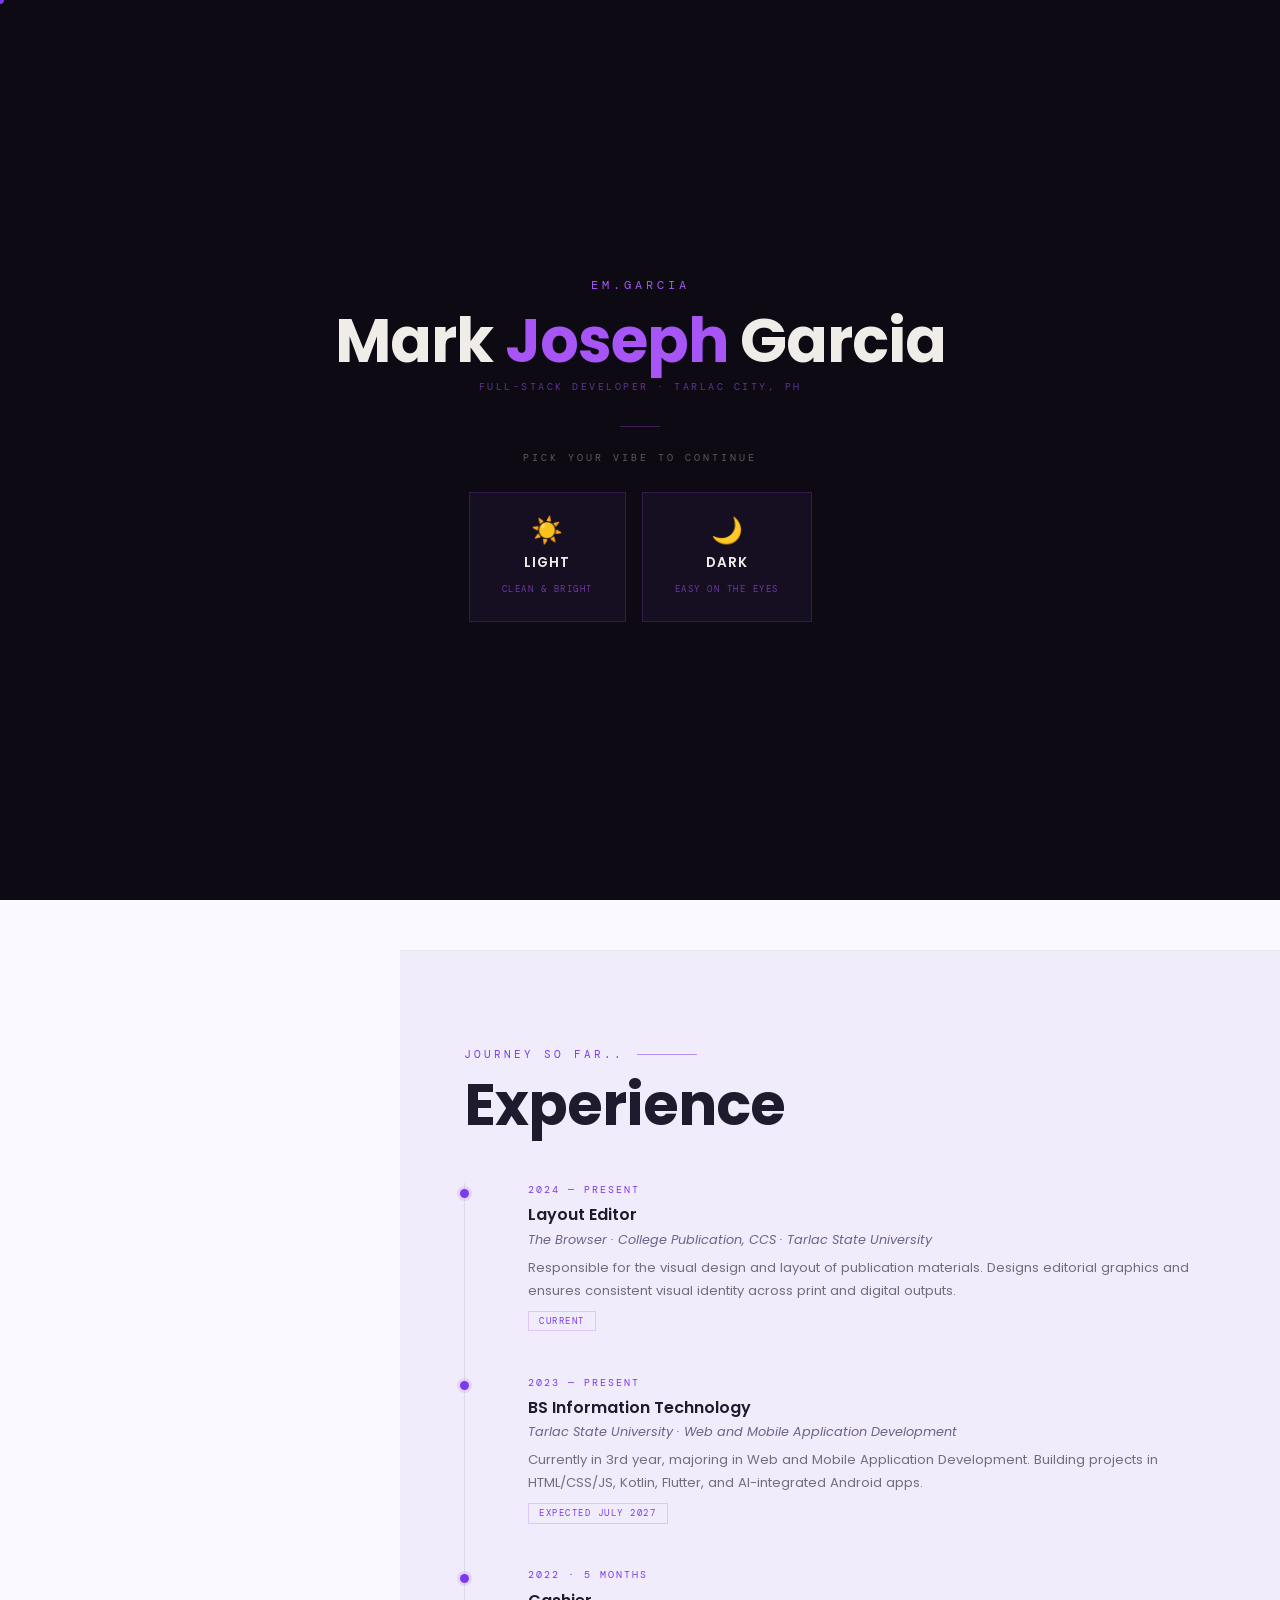
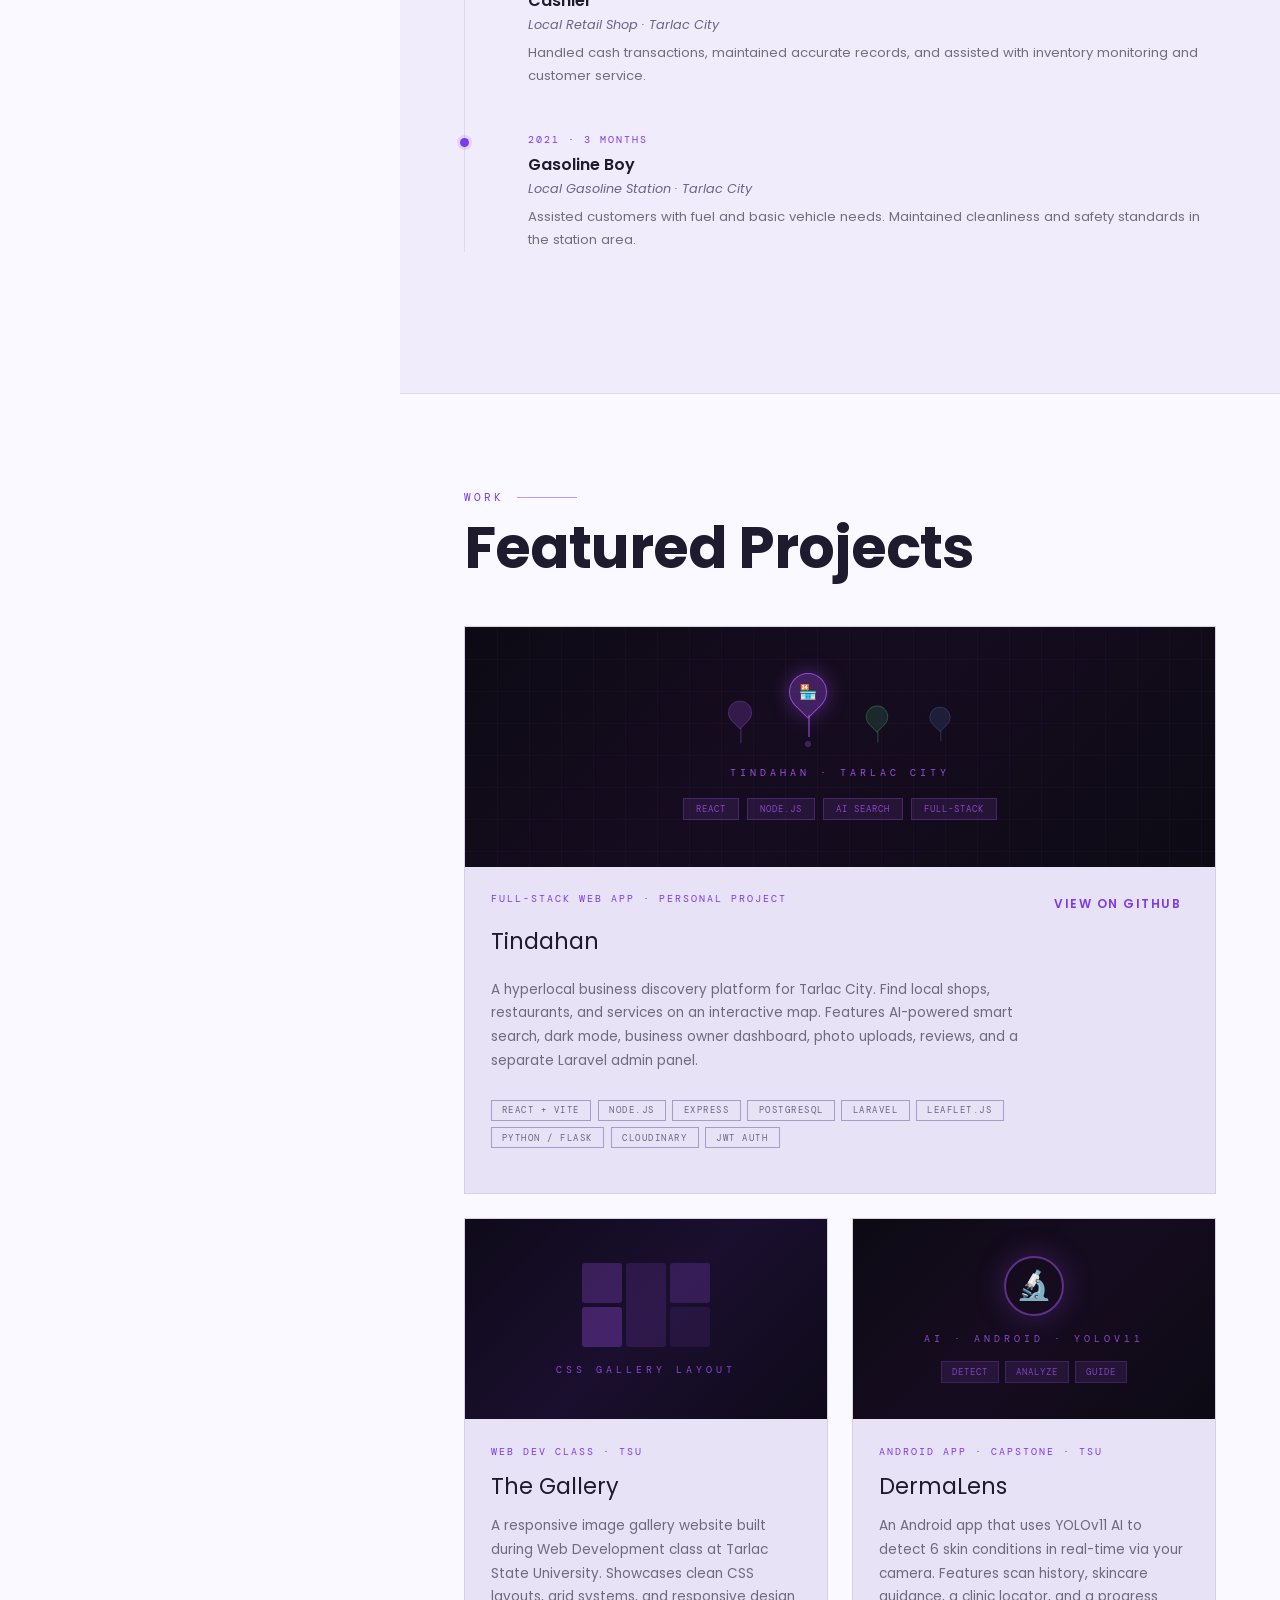
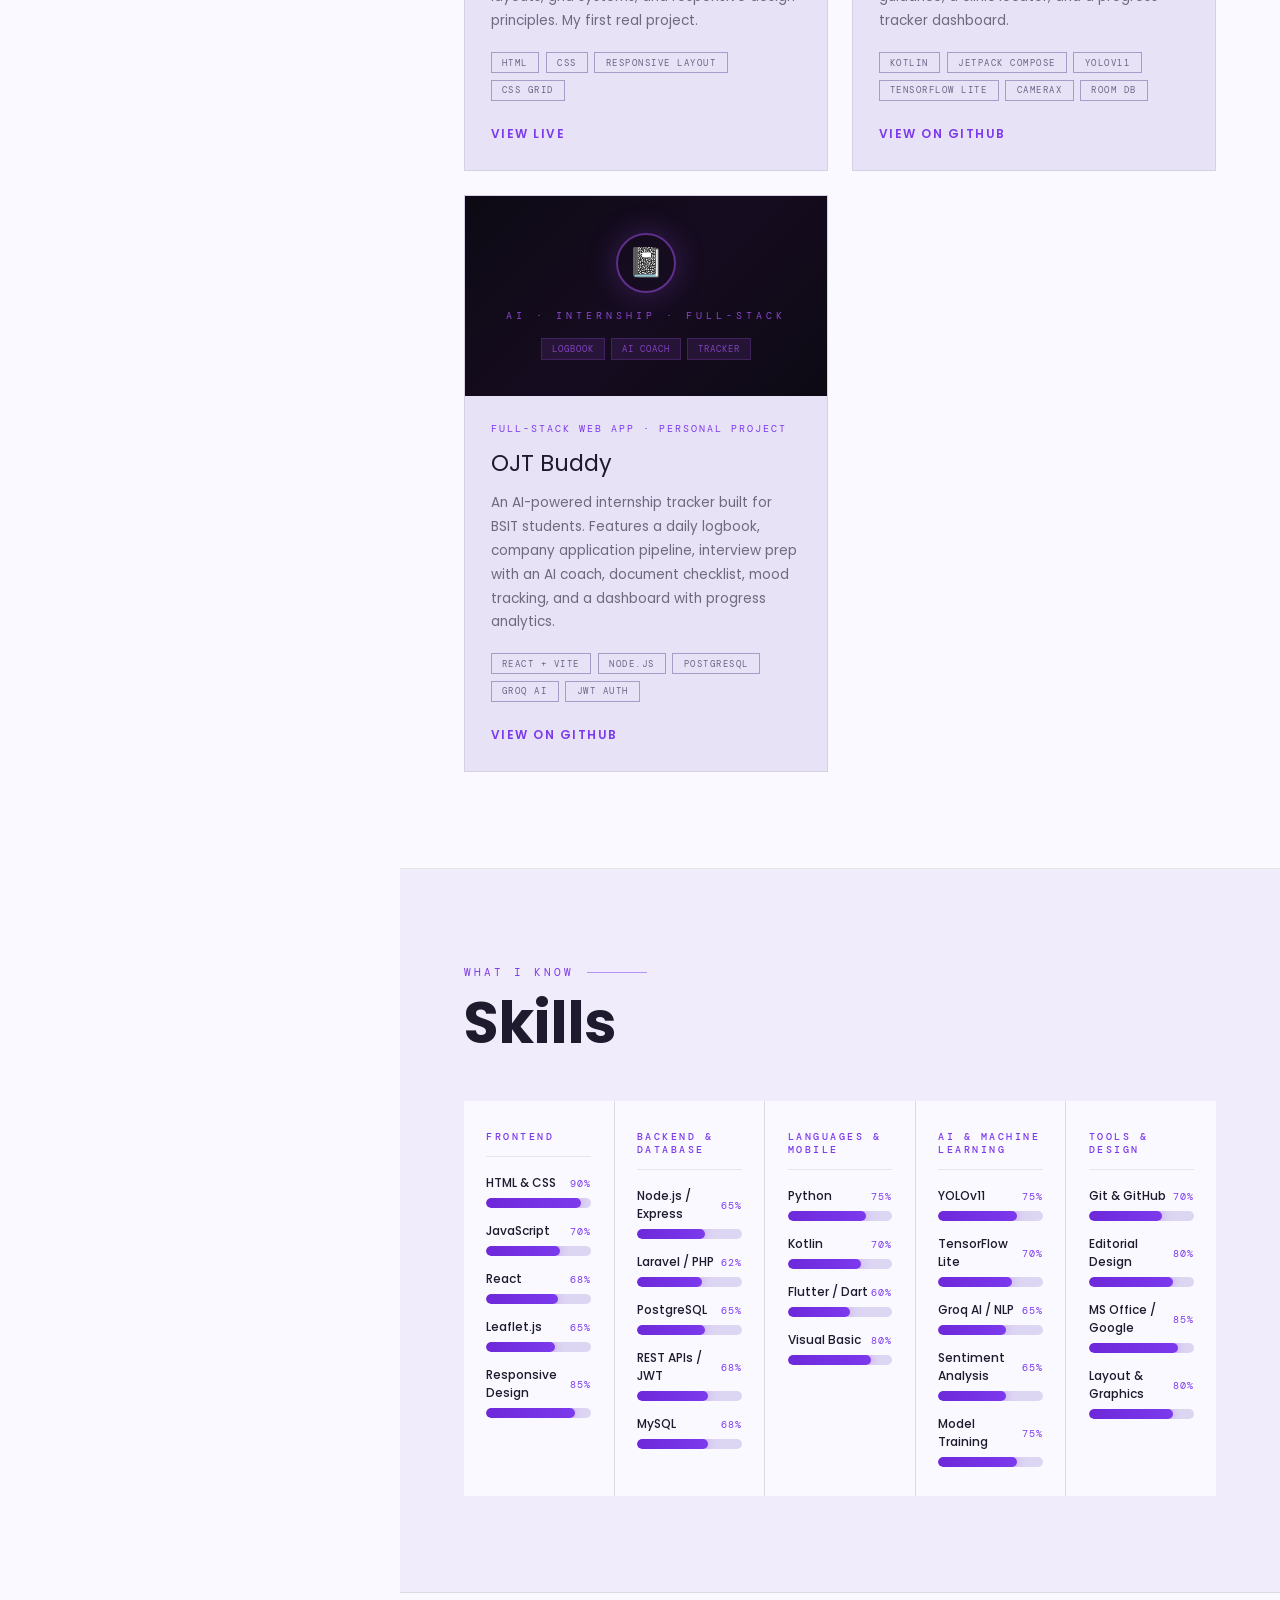
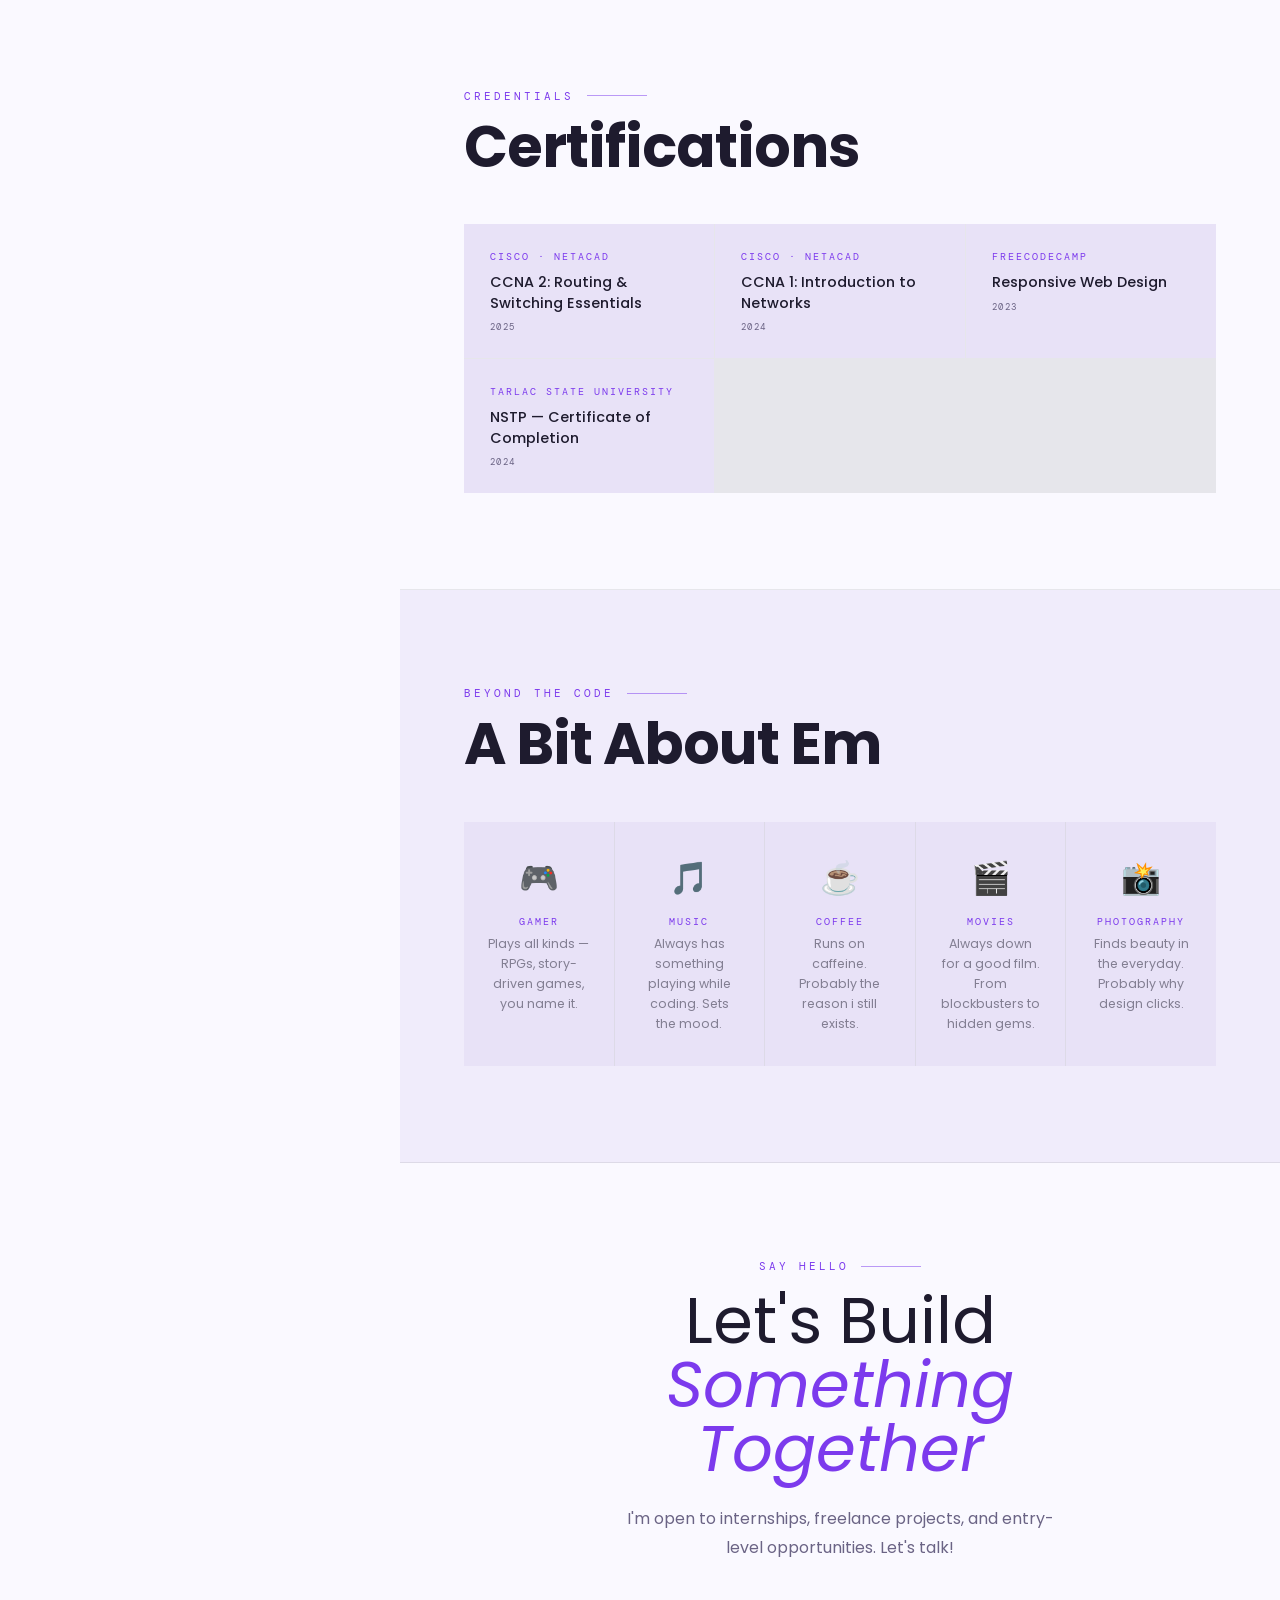
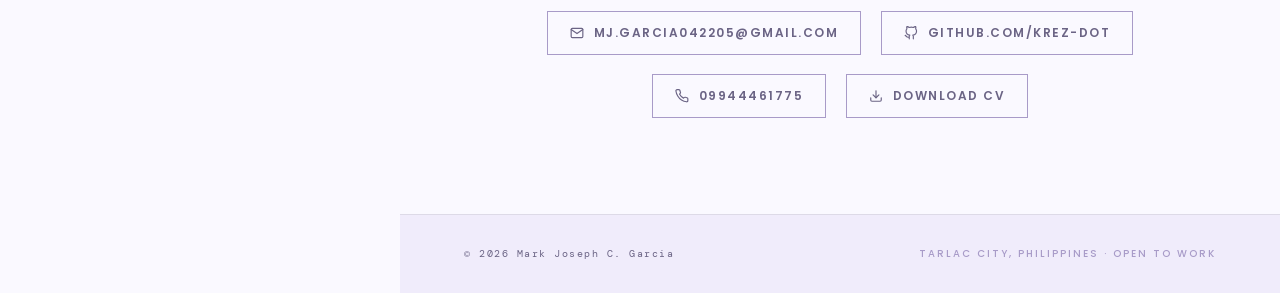
==== commit 548ddec0: "feat: add OJT Buddy project card and update project count" ====
--- a/index.html
+++ b/index.html
@@ -5,14 +5,17 @@
   <meta charset="UTF-8" />
   <meta name="viewport" content="width=device-width, initial-scale=1.0" />
   <title>Em Garcia — Full-Stack Developer</title>
-  <meta name="description" content="Mark Joseph Garcia — Full-Stack Developer & BSIT student at Tarlac State University. Building web and mobile apps with React, Node.js, Kotlin, and AI. Open to internships." />
+  <meta name="description"
+    content="Mark Joseph Garcia — Full-Stack Developer & BSIT student at Tarlac State University. Building web and mobile apps with React, Node.js, Kotlin, and AI. Open to internships." />
   <meta property="og:title" content="Em Garcia — Full-Stack Developer" />
-  <meta property="og:description" content="Portfolio of Mark Joseph Garcia, 3rd year BSIT student at TSU. Full-stack developer open to internships and entry-level roles." />
+  <meta property="og:description"
+    content="Portfolio of Mark Joseph Garcia, 3rd year BSIT student at TSU. Full-stack developer open to internships and entry-level roles." />
   <meta property="og:type" content="website" />
   <meta name="twitter:card" content="summary" />
   <meta name="twitter:title" content="Em Garcia — Full-Stack Developer" />
   <meta name="twitter:description" content="Portfolio of Mark Joseph Garcia, 3rd year BSIT student at TSU." />
-  <link rel="icon" href="data:image/svg+xml,<svg xmlns='http://www.w3.org/2000/svg' viewBox='0 0 100 100'><rect width='100' height='100' rx='18' fill='%237c3aed'/><text y='72' x='50' text-anchor='middle' font-size='62' font-family='sans-serif' font-weight='bold' fill='white'>M</text></svg>" />
+  <link rel="icon"
+    href="data:image/svg+xml,<svg xmlns='http://www.w3.org/2000/svg' viewBox='0 0 100 100'><rect width='100' height='100' rx='18' fill='%237c3aed'/><text y='72' x='50' text-anchor='middle' font-size='62' font-family='sans-serif' font-weight='bold' fill='white'>M</text></svg>" />
   <link rel="preconnect" href="https://fonts.googleapis.com" />
   <link
     href="https://fonts.googleapis.com/css2?family=Poppins:ital,wght@0,300;0,400;0,500;0,600;0,700;1,400;1,600&family=DM+Mono:wght@400;500&display=swap"
@@ -65,8 +68,15 @@
     }
 
     @keyframes splashIn {
-      from { opacity: 0; transform: translateY(16px); }
-      to   { opacity: 1; transform: translateY(0); }
+      from {
+        opacity: 0;
+        transform: translateY(16px);
+      }
+
+      to {
+        opacity: 1;
+        transform: translateY(0);
+      }
     }
 
     .splash-label {
@@ -87,7 +97,9 @@
       line-height: 1;
     }
 
-    .splash-name span { color: #A855F7; }
+    .splash-name span {
+      color: #A855F7;
+    }
 
     .splash-role {
       font-family: 'DM Mono', monospace;
@@ -1448,10 +1460,21 @@
       stroke-linejoin: round;
     }
 
-    .theme-btn .icon-sun { display: none; }
-    .theme-btn .icon-moon { display: block; }
-    html[data-theme="dark"] .theme-btn .icon-sun { display: block; }
-    html[data-theme="dark"] .theme-btn .icon-moon { display: none; }
+    .theme-btn .icon-sun {
+      display: none;
+    }
+
+    .theme-btn .icon-moon {
+      display: block;
+    }
+
+    html[data-theme="dark"] .theme-btn .icon-sun {
+      display: block;
+    }
+
+    html[data-theme="dark"] .theme-btn .icon-moon {
+      display: none;
+    }
 
     .sb-logo-row {
       display: flex;
@@ -1613,8 +1636,20 @@
   <div id="mobile-topbar">
     <div class="topbar-logo">em.garcia</div>
     <button class="theme-btn" id="theme-toggle-mob" aria-label="Toggle theme">
-      <svg class="icon-sun" viewBox="0 0 24 24"><circle cx="12" cy="12" r="5"/><line x1="12" y1="1" x2="12" y2="3"/><line x1="12" y1="21" x2="12" y2="23"/><line x1="4.22" y1="4.22" x2="5.64" y2="5.64"/><line x1="18.36" y1="18.36" x2="19.78" y2="19.78"/><line x1="1" y1="12" x2="3" y2="12"/><line x1="21" y1="12" x2="23" y2="12"/><line x1="4.22" y1="19.78" x2="5.64" y2="18.36"/><line x1="18.36" y1="5.64" x2="19.78" y2="4.22"/></svg>
-      <svg class="icon-moon" viewBox="0 0 24 24"><path d="M21 12.79A9 9 0 1 1 11.21 3 7 7 0 0 0 21 12.79z"/></svg>
+      <svg class="icon-sun" viewBox="0 0 24 24">
+        <circle cx="12" cy="12" r="5" />
+        <line x1="12" y1="1" x2="12" y2="3" />
+        <line x1="12" y1="21" x2="12" y2="23" />
+        <line x1="4.22" y1="4.22" x2="5.64" y2="5.64" />
+        <line x1="18.36" y1="18.36" x2="19.78" y2="19.78" />
+        <line x1="1" y1="12" x2="3" y2="12" />
+        <line x1="21" y1="12" x2="23" y2="12" />
+        <line x1="4.22" y1="19.78" x2="5.64" y2="18.36" />
+        <line x1="18.36" y1="5.64" x2="19.78" y2="4.22" />
+      </svg>
+      <svg class="icon-moon" viewBox="0 0 24 24">
+        <path d="M21 12.79A9 9 0 1 1 11.21 3 7 7 0 0 0 21 12.79z" />
+      </svg>
     </button>
     <button id="hamburger" aria-label="Menu"><span></span><span></span><span></span></button>
   </div>
@@ -1624,13 +1659,26 @@
     <div class="sb-logo-row">
       <div class="sb-logo">em.garcia</div>
       <button class="theme-btn" id="theme-toggle" aria-label="Toggle theme">
-        <svg class="icon-sun" viewBox="0 0 24 24"><circle cx="12" cy="12" r="5"/><line x1="12" y1="1" x2="12" y2="3"/><line x1="12" y1="21" x2="12" y2="23"/><line x1="4.22" y1="4.22" x2="5.64" y2="5.64"/><line x1="18.36" y1="18.36" x2="19.78" y2="19.78"/><line x1="1" y1="12" x2="3" y2="12"/><line x1="21" y1="12" x2="23" y2="12"/><line x1="4.22" y1="19.78" x2="5.64" y2="18.36"/><line x1="18.36" y1="5.64" x2="19.78" y2="4.22"/></svg>
-        <svg class="icon-moon" viewBox="0 0 24 24"><path d="M21 12.79A9 9 0 1 1 11.21 3 7 7 0 0 0 21 12.79z"/></svg>
+        <svg class="icon-sun" viewBox="0 0 24 24">
+          <circle cx="12" cy="12" r="5" />
+          <line x1="12" y1="1" x2="12" y2="3" />
+          <line x1="12" y1="21" x2="12" y2="23" />
+          <line x1="4.22" y1="4.22" x2="5.64" y2="5.64" />
+          <line x1="18.36" y1="18.36" x2="19.78" y2="19.78" />
+          <line x1="1" y1="12" x2="3" y2="12" />
+          <line x1="21" y1="12" x2="23" y2="12" />
+          <line x1="4.22" y1="19.78" x2="5.64" y2="18.36" />
+          <line x1="18.36" y1="5.64" x2="19.78" y2="4.22" />
+        </svg>
+        <svg class="icon-moon" viewBox="0 0 24 24">
+          <path d="M21 12.79A9 9 0 1 1 11.21 3 7 7 0 0 0 21 12.79z" />
+        </svg>
       </button>
     </div>
 
     <div class="sb-avatar">
-      <img src="profile.jpg" alt="Mark Joseph Garcia" onerror="this.style.display='none';this.nextElementSibling.style.display='flex'" />
+      <img src="profile.jpg" alt="Mark Joseph Garcia"
+        onerror="this.style.display='none';this.nextElementSibling.style.display='flex'" />
       <span class="sb-avatar-initials" style="display:none">MJ</span>
     </div>
 
@@ -1660,7 +1708,7 @@
 
     <div class="sb-stats">
       <div class="sb-stat">
-        <div class="sb-stat-num">3</div>
+        <div class="sb-stat-num">4</div>
         <div class="sb-stat-label">Projects</div>
       </div>
       <div class="sb-stat">
@@ -1678,7 +1726,11 @@
     </div>
 
     <a href="resume.pdf" download class="sb-resume">
-      <svg viewBox="0 0 24 24"><path d="M21 15v4a2 2 0 0 1-2 2H5a2 2 0 0 1-2-2v-4"/><polyline points="7 10 12 15 17 10"/><line x1="12" y1="15" x2="12" y2="3"/></svg>
+      <svg viewBox="0 0 24 24">
+        <path d="M21 15v4a2 2 0 0 1-2 2H5a2 2 0 0 1-2-2v-4" />
+        <polyline points="7 10 12 15 17 10" />
+        <line x1="12" y1="15" x2="12" y2="3" />
+      </svg>
       Download CV
     </a>
 
@@ -1758,7 +1810,7 @@
         </div>
         <div class="about-facts">
           <div class="about-fact">
-            <div class="fact-num">3+</div>
+            <div class="fact-num">4+</div>
             <div class="fact-label">Projects Built</div>
           </div>
           <div class="about-fact">
@@ -1846,7 +1898,8 @@
                     <div style="display:flex;flex-direction:column;align-items:center;gap:4px;">
                       <div
                         style="width:38px;height:38px;background:rgba(168,85,247,0.3);border:1.5px solid rgba(168,85,247,0.8);border-radius:50% 50% 50% 0;transform:rotate(-45deg);box-shadow:0 0 20px rgba(168,85,247,0.4);display:flex;align-items:center;justify-content:center;">
-                        <span style="transform:rotate(45deg);font-size:.9rem;">🏪</span></div>
+                        <span style="transform:rotate(45deg);font-size:.9rem;">🏪</span>
+                      </div>
                       <div style="width:2px;height:22px;background:rgba(168,85,247,0.5);transform:translateX(1px);">
                       </div>
                       <div style="width:6px;height:6px;background:rgba(168,85,247,0.3);border-radius:50%;"></div>
@@ -1992,6 +2045,46 @@
             </div>
           </div>
 
+          <!-- OJT Buddy -->
+          <div class="project-card reveal">
+            <div class="proj-cover-wrap">
+              <div class="proj-cover"
+                style="background:linear-gradient(135deg,#0d0a14 0%,#160c20 50%,#0d0a14 100%);display:flex;align-items:center;justify-content:center;">
+                <div
+                  style="position:relative;z-index:1;display:flex;flex-direction:column;align-items:center;gap:1rem;">
+                  <div
+                    style="width:60px;height:60px;border-radius:50%;border:2px solid rgba(168,85,247,0.5);display:flex;align-items:center;justify-content:center;font-size:1.8rem;box-shadow:0 0 30px rgba(168,85,247,0.25);">
+                    📓</div>
+                  <div
+                    style="font-family:'DM Mono',monospace;font-size:.65rem;letter-spacing:4px;color:rgba(168,85,247,0.8);text-transform:uppercase;">
+                    AI · Internship · Full-Stack</div>
+                  <div style="display:flex;gap:6px;">
+                    <div
+                      style="padding:4px 10px;background:rgba(168,85,247,0.12);border:1px solid rgba(168,85,247,0.2);font-family:'DM Mono',monospace;font-size:.55rem;color:rgba(168,85,247,0.7);letter-spacing:1px;">
+                      LOGBOOK</div>
+                    <div
+                      style="padding:4px 10px;background:rgba(168,85,247,0.12);border:1px solid rgba(168,85,247,0.2);font-family:'DM Mono',monospace;font-size:.55rem;color:rgba(168,85,247,0.7);letter-spacing:1px;">
+                      AI COACH</div>
+                    <div
+                      style="padding:4px 10px;background:rgba(168,85,247,0.12);border:1px solid rgba(168,85,247,0.2);font-family:'DM Mono',monospace;font-size:.55rem;color:rgba(168,85,247,0.7);letter-spacing:1px;">
+                      TRACKER</div>
+                  </div>
+                </div>
+              </div>
+            </div>
+            <div class="proj-body">
+              <div class="proj-type">Full-Stack Web App · Personal Project</div>
+              <div class="proj-title">OJT Buddy</div>
+              <div class="proj-desc">An AI-powered internship tracker built for BSIT students. Features a daily logbook, company application pipeline, interview prep with an AI coach, document checklist, mood tracking, and a dashboard with progress analytics.</div>
+              <div class="proj-tags"><span class="proj-tag">React + Vite</span><span class="proj-tag">Node.js</span><span class="proj-tag">PostgreSQL</span><span class="proj-tag">Groq AI</span><span class="proj-tag">JWT Auth</span></div>
+              <a href="https://github.com/krez-dot/OJT-Buddy" target="_blank" class="proj-link">View on GitHub <svg
+                  viewBox="0 0 24 24">
+                  <line x1="5" y1="12" x2="19" y2="12" />
+                  <polyline points="12 5 19 12 12 19" />
+                </svg></a>
+            </div>
+          </div>
+
         </div>
       </div>
     </section>
@@ -2282,7 +2375,11 @@
             09944461775
           </a>
           <a href="resume.pdf" download class="contact-link">
-            <svg viewBox="0 0 24 24"><path d="M21 15v4a2 2 0 0 1-2 2H5a2 2 0 0 1-2-2v-4"/><polyline points="7 10 12 15 17 10"/><line x1="12" y1="15" x2="12" y2="3"/></svg>
+            <svg viewBox="0 0 24 24">
+              <path d="M21 15v4a2 2 0 0 1-2 2H5a2 2 0 0 1-2-2v-4" />
+              <polyline points="7 10 12 15 17 10" />
+              <line x1="12" y1="15" x2="12" y2="3" />
+            </svg>
             Download CV
           </a>
         </div>
@@ -2399,7 +2496,7 @@
       entries.forEach(e => {
         if (!e.isIntersecting) return;
         counterObs.unobserve(e.target);
-        const map = { '3': [3,''], '4': [4,''], '10+': [10,'+'] };
+        const map = { '3': [3, ''], '4': [4, ''], '10+': [10, '+'] };
         e.target.querySelectorAll('.sb-stat-num').forEach(el => {
           const cfg = map[el.textContent.trim()];
           if (cfg) animateCounter(el, cfg[0], cfg[1]);
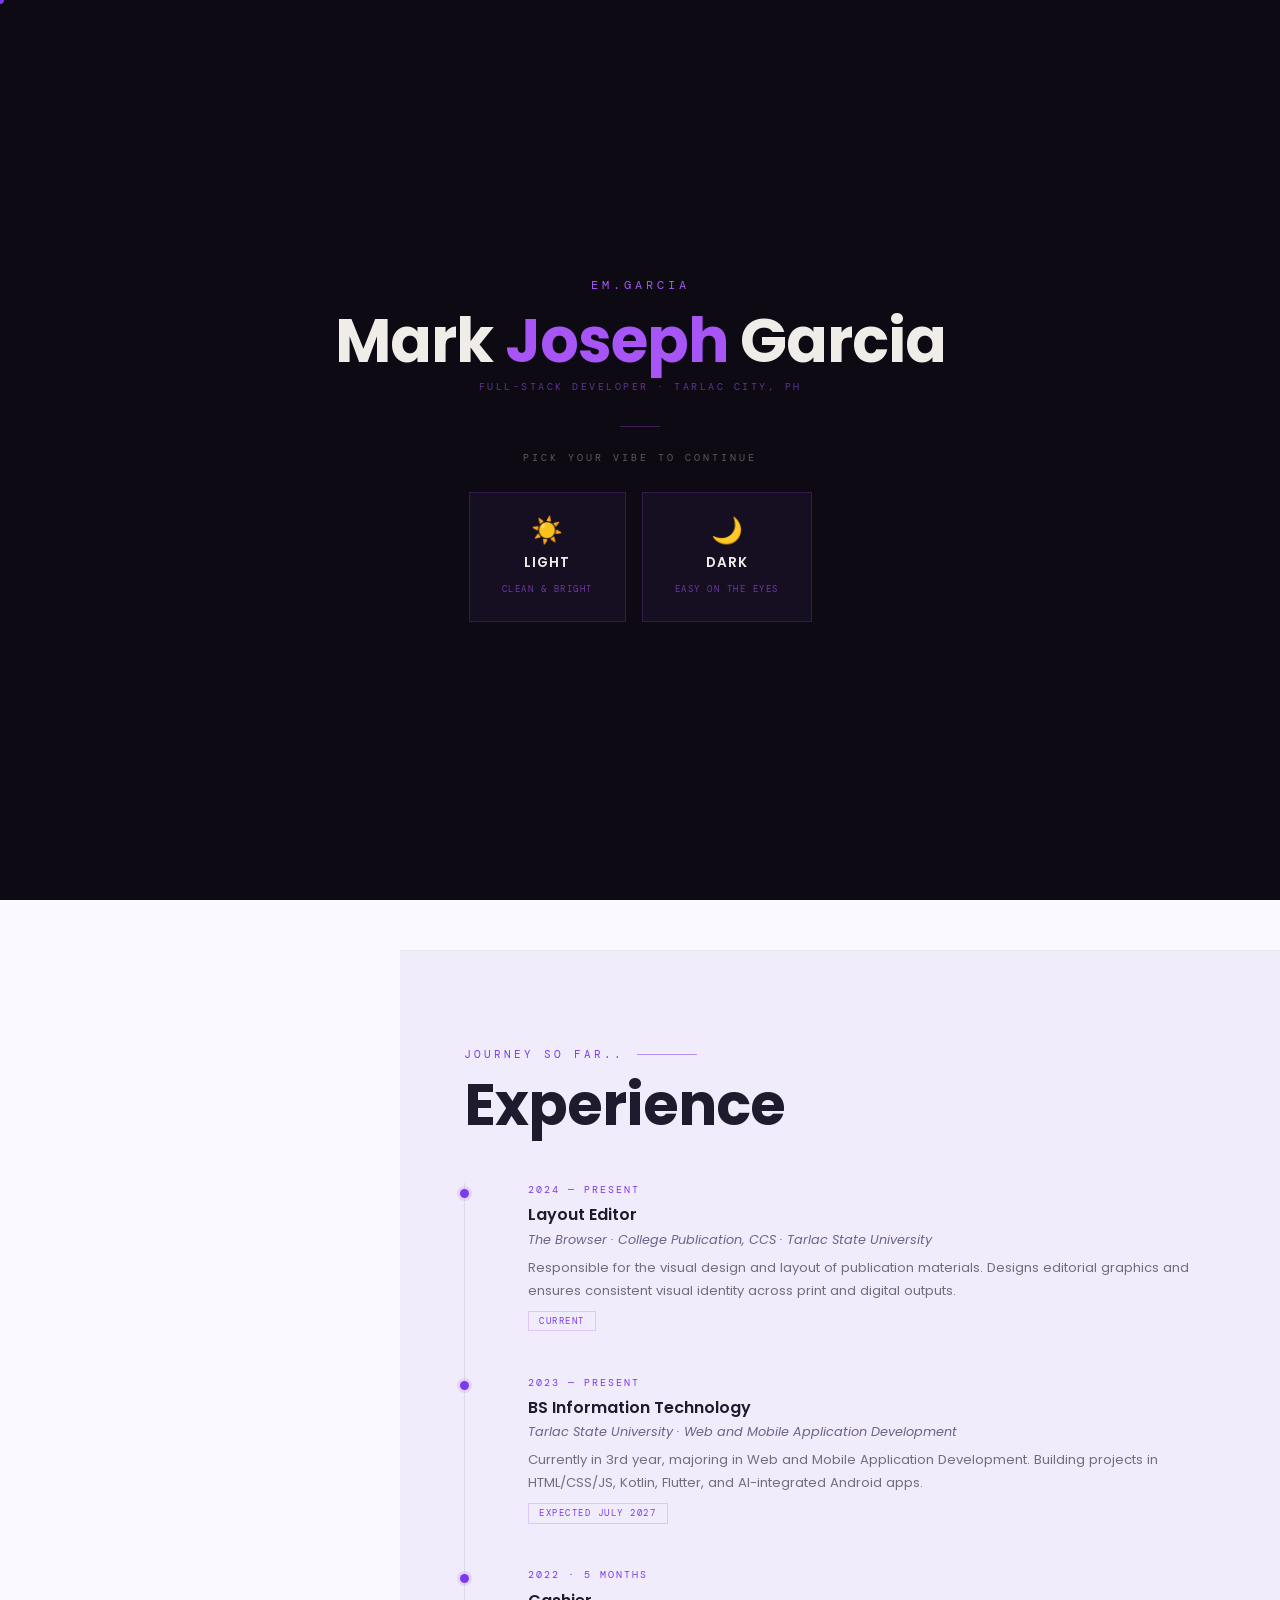
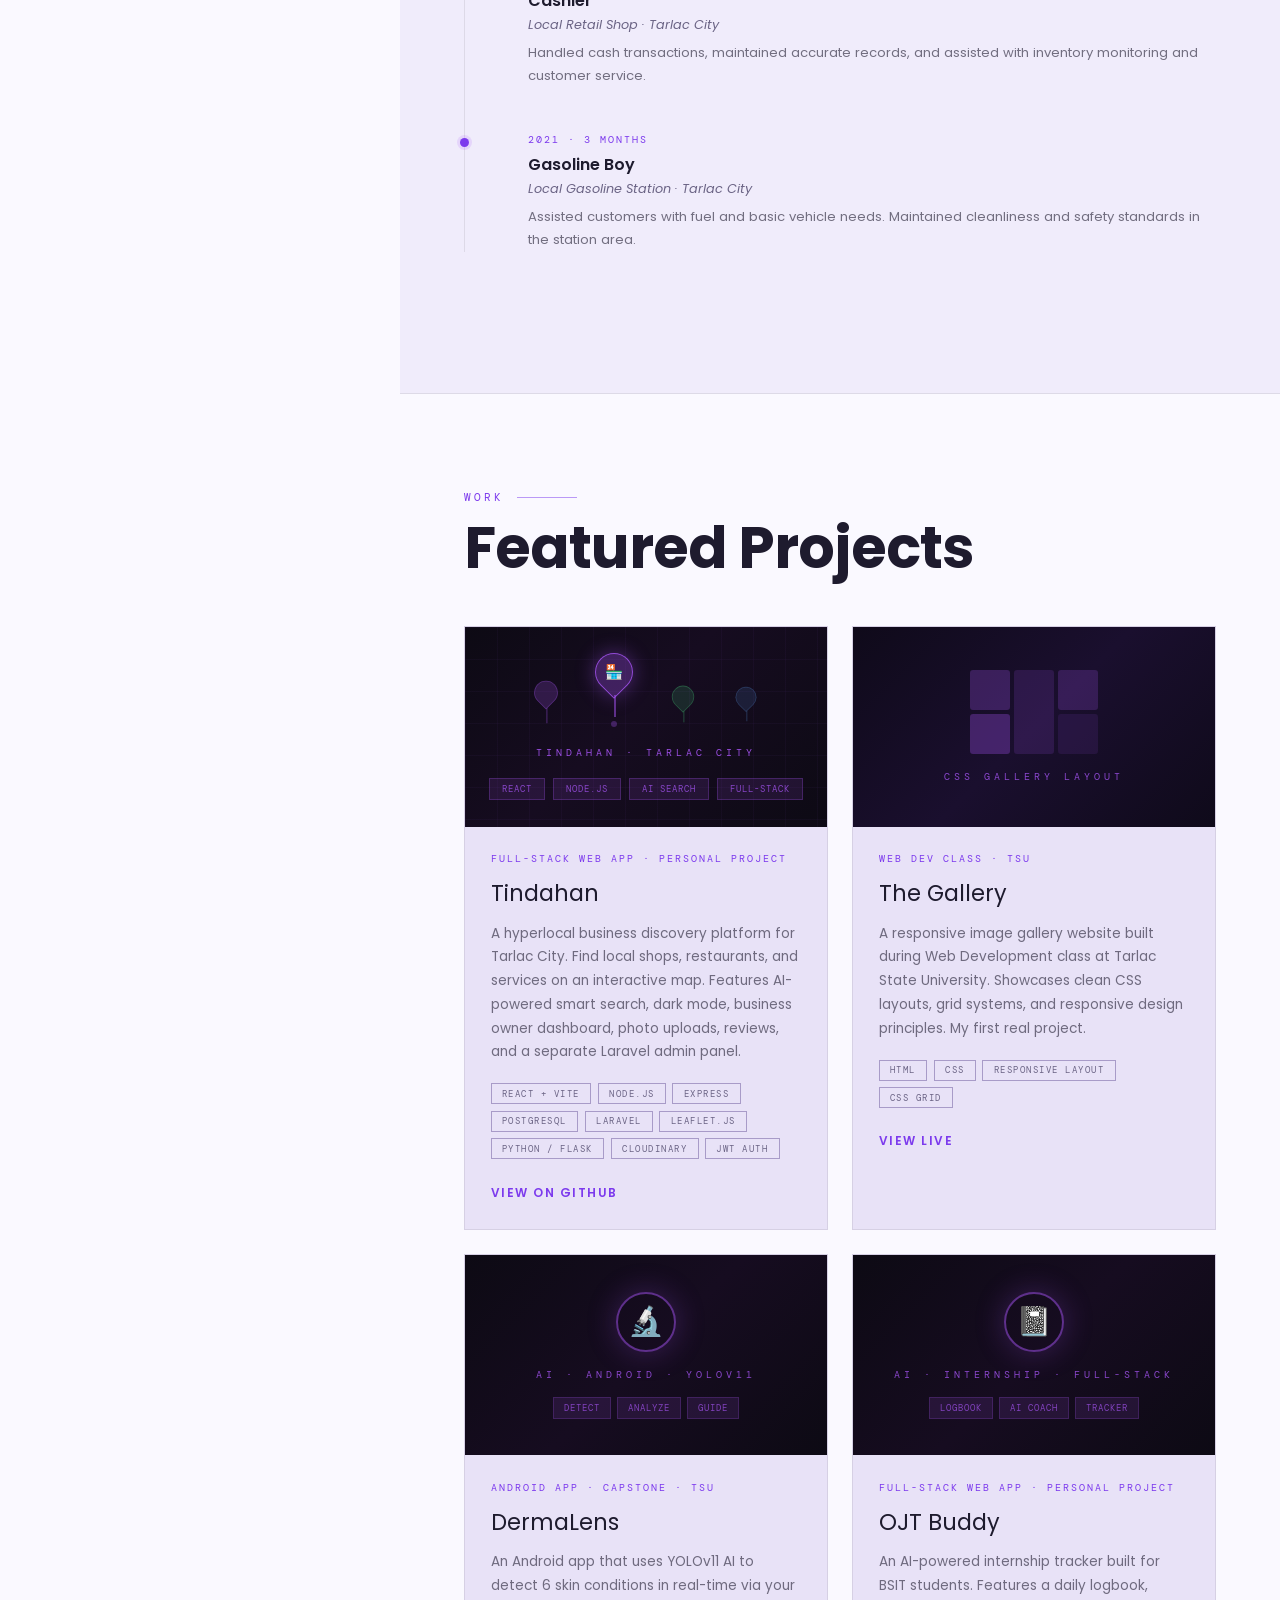
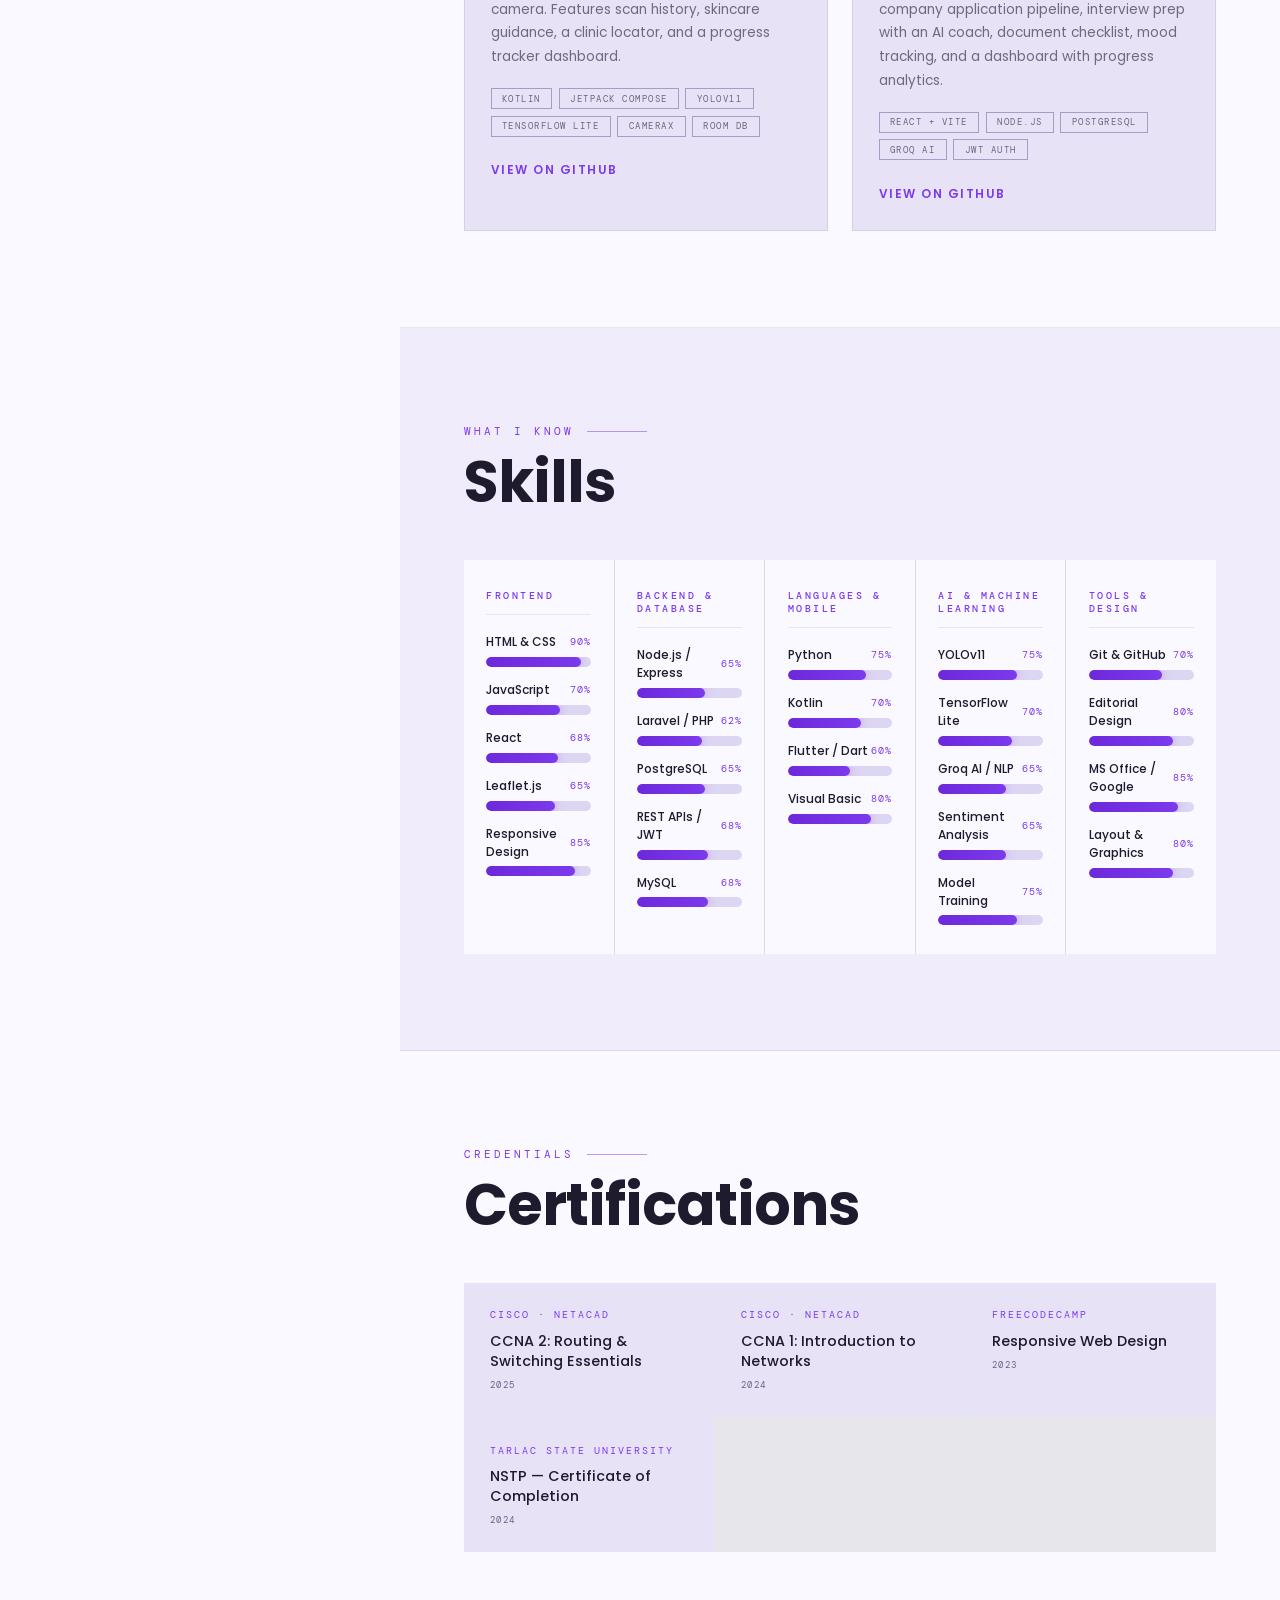
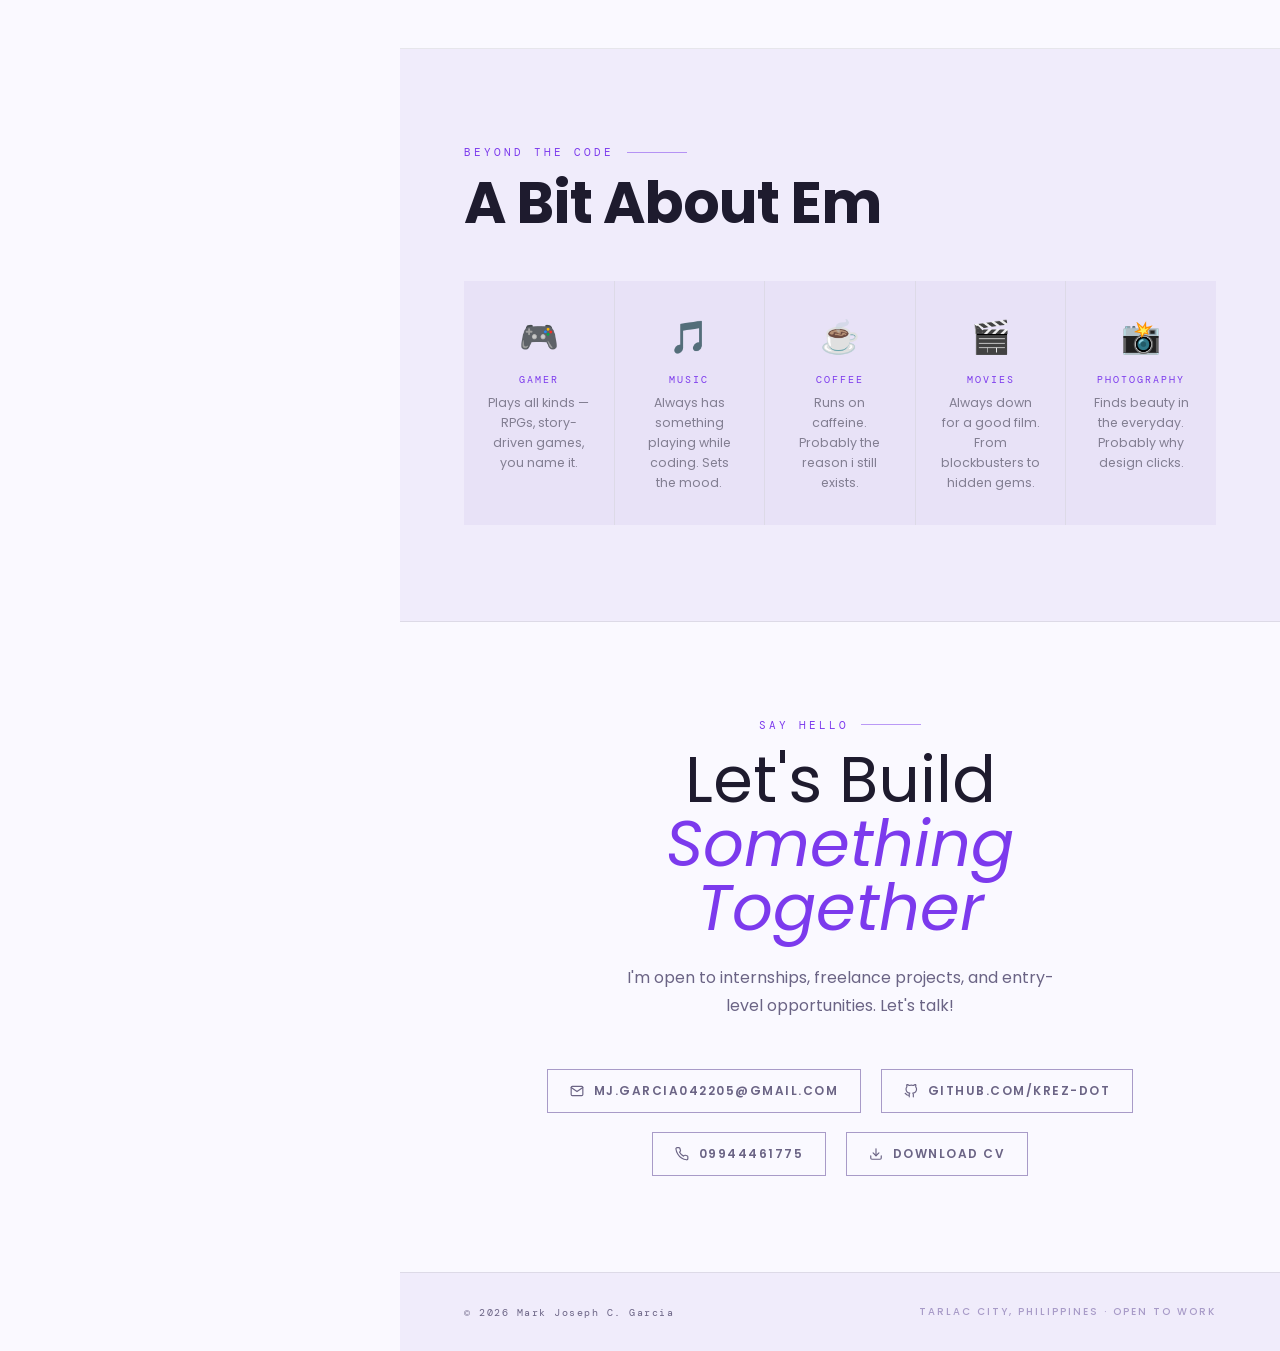
==== commit 4fbe3024: "fix: make Tindahan a regular card in 2x2 grid" ====
--- a/index.html
+++ b/index.html
@@ -1877,7 +1877,7 @@
         <div class="projects-grid">
 
           <!-- Tindahan -->
-          <div class="project-card featured reveal">
+          <div class="project-card reveal">
             <div class="proj-cover-wrap">
               <div class="proj-cover"
                 style="background:linear-gradient(135deg,#0d0a14 0%,#160c20 45%,#0d0a14 100%);display:flex;align-items:center;justify-content:center;overflow:hidden;position:relative;">
@@ -1942,26 +1942,13 @@
               </div>
             </div>
             <div class="proj-body">
-              <div class="proj-body-left">
-                <div class="proj-type">Full-Stack Web App · Personal Project</div>
-                <div class="proj-title">Tindahan</div>
-                <div class="proj-desc">A hyperlocal business discovery platform for Tarlac City. Find local shops,
-                  restaurants, and services on an interactive map. Features AI-powered smart search, dark mode, business
-                  owner dashboard, photo uploads, reviews, and a separate Laravel admin panel.</div>
-                <div class="proj-tags">
-                  <span class="proj-tag">React + Vite</span><span class="proj-tag">Node.js</span><span
-                    class="proj-tag">Express</span><span class="proj-tag">PostgreSQL</span><span
-                    class="proj-tag">Laravel</span><span class="proj-tag">Leaflet.js</span><span class="proj-tag">Python
-                    / Flask</span><span class="proj-tag">Cloudinary</span><span class="proj-tag">JWT Auth</span>
-                </div>
-              </div>
-              <div class="proj-body-right">
-                <a href="https://github.com/krez-dot/tindahan" target="_blank" class="proj-link">View on GitHub <svg
-                    viewBox="0 0 24 24">
-                    <line x1="5" y1="12" x2="19" y2="12" />
-                    <polyline points="12 5 19 12 12 19" />
-                  </svg></a>
-              </div>
+              <div class="proj-type">Full-Stack Web App · Personal Project</div>
+              <div class="proj-title">Tindahan</div>
+              <div class="proj-desc">A hyperlocal business discovery platform for Tarlac City. Find local shops, restaurants, and services on an interactive map. Features AI-powered smart search, dark mode, business owner dashboard, photo uploads, reviews, and a separate Laravel admin panel.</div>
+              <div class="proj-tags">
+                <span class="proj-tag">React + Vite</span><span class="proj-tag">Node.js</span><span class="proj-tag">Express</span><span class="proj-tag">PostgreSQL</span><span class="proj-tag">Laravel</span><span class="proj-tag">Leaflet.js</span><span class="proj-tag">Python / Flask</span><span class="proj-tag">Cloudinary</span><span class="proj-tag">JWT Auth</span>
+              </div>
+              <a href="https://github.com/krez-dot/tindahan" target="_blank" class="proj-link">View on GitHub <svg viewBox="0 0 24 24"><line x1="5" y1="12" x2="19" y2="12" /><polyline points="12 5 19 12 12 19" /></svg></a>
             </div>
           </div>
 
